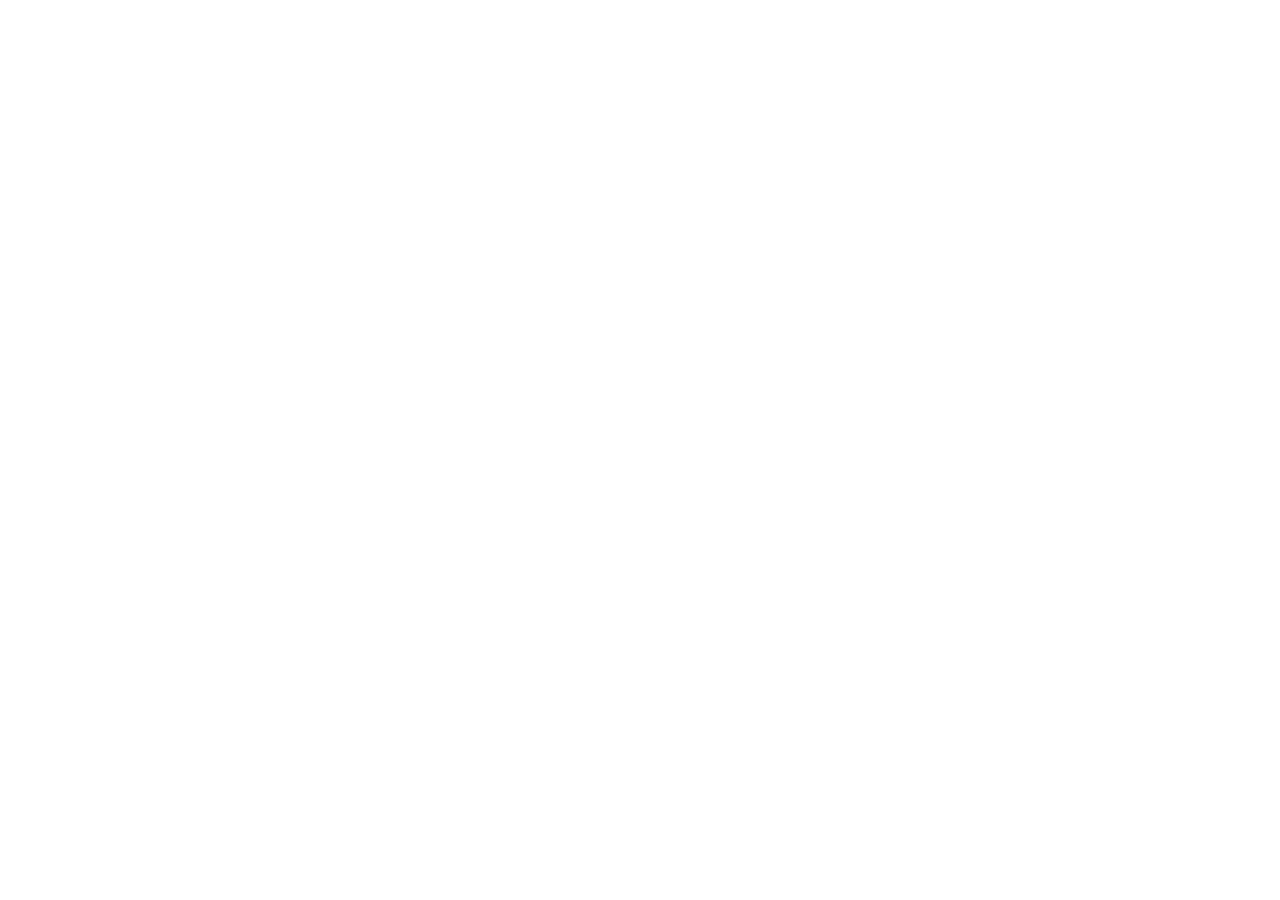
==== index.html @ 7208619b "Add first GLOBECOM 2026 publication Co-authored-by: Copilot <223556219+Copilot@users.noreply.github." ====
<!doctype html>
<html lang="en">
  <head>
    <meta charset="UTF-8" />
    <link rel="icon" type="image/png" href="./assets/Logo.png" />
    <meta name="viewport" content="width=device-width, initial-scale=1.0" />
    <meta name="description" content="Sai Harsha Nimmagadda - Electrical/ASIC/ML Engineer. Portfolio featuring ASIC design, DFT, machine learning hardware projects, resume, and contact information." />
    <meta name="robots" content="index, follow" />
    <link rel="canonical" href="https://harsha-nimmagadda-eng.github.io/Harsha-Nimmagadda.github.io/" />

    <meta property="og:type" content="website" />
    <meta property="og:title" content="Sai Harsha Nimmagadda | Portfolio" />
    <meta property="og:description" content="Electrical/ASIC/ML Engineer portfolio with ASIC design, DFT, and hardware ML projects." />
    <meta property="og:url" content="https://harsha-nimmagadda-eng.github.io/Harsha-Nimmagadda.github.io/" />
    <meta property="og:image" content="https://harsha-nimmagadda-eng.github.io/Harsha-Nimmagadda.github.io/assets/Logo.png" />

    <meta name="twitter:card" content="summary_large_image" />
    <meta name="twitter:title" content="Sai Harsha Nimmagadda | Portfolio" />
    <meta name="twitter:description" content="Electrical/ASIC/ML Engineer portfolio with ASIC design, DFT, and hardware ML projects." />
    <meta name="twitter:image" content="https://harsha-nimmagadda-eng.github.io/Harsha-Nimmagadda.github.io/assets/Logo.png" />

    <title>Sai Harsha Nimmagadda | Portfolio</title>
    <script type="application/ld+json">
      {
        "@context": "https://schema.org",
        "@type": "Person",
        "name": "Sai Harsha Nimmagadda",
        "url": "https://harsha-nimmagadda-eng.github.io/Harsha-Nimmagadda.github.io/",
        "jobTitle": "Electrical / ASIC / ML Engineer",
        "sameAs": [
          "https://github.com/Harsha-Nimmagadda-eng"
        ]
      }
    </script>
    <script src="./assets/pages-path-fix.js?v=20261012"></script>
    <script src="./assets/hero-data.js?v=20260608"></script>
    <script src="./assets/projects-data.js?v=20261012"></script>
    <script src="./assets/profile-data.js?v=20261012"></script>
    <script type="module" crossorigin src="./assets/index-ChR-12YH.js?v=20260608"></script>
    <script defer src="./assets/profile-enhancer.js?v=20260608"></script>
    <link rel="stylesheet" crossorigin href="./assets/index-RSKDDtSm.css?v=20260608">
  </head>
  <body>
    <div id="root"></div>
  </body>
</html>
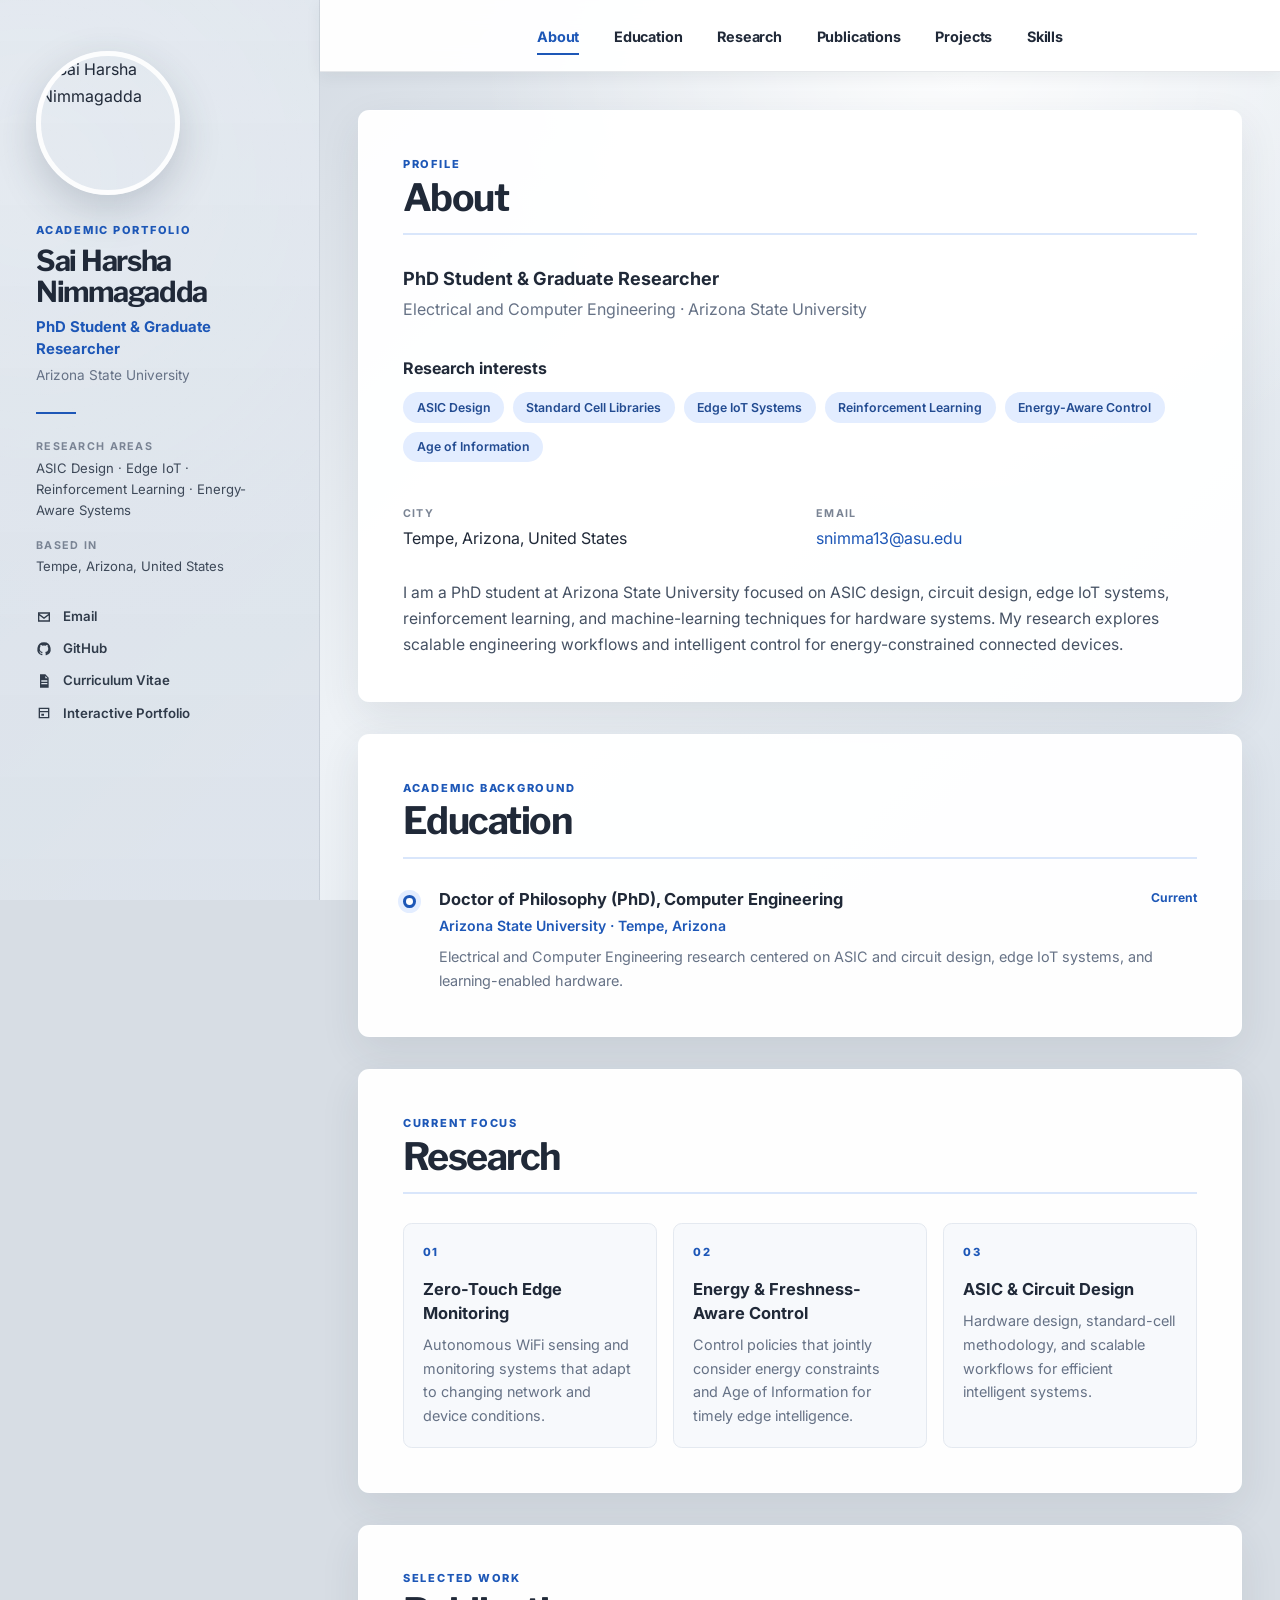
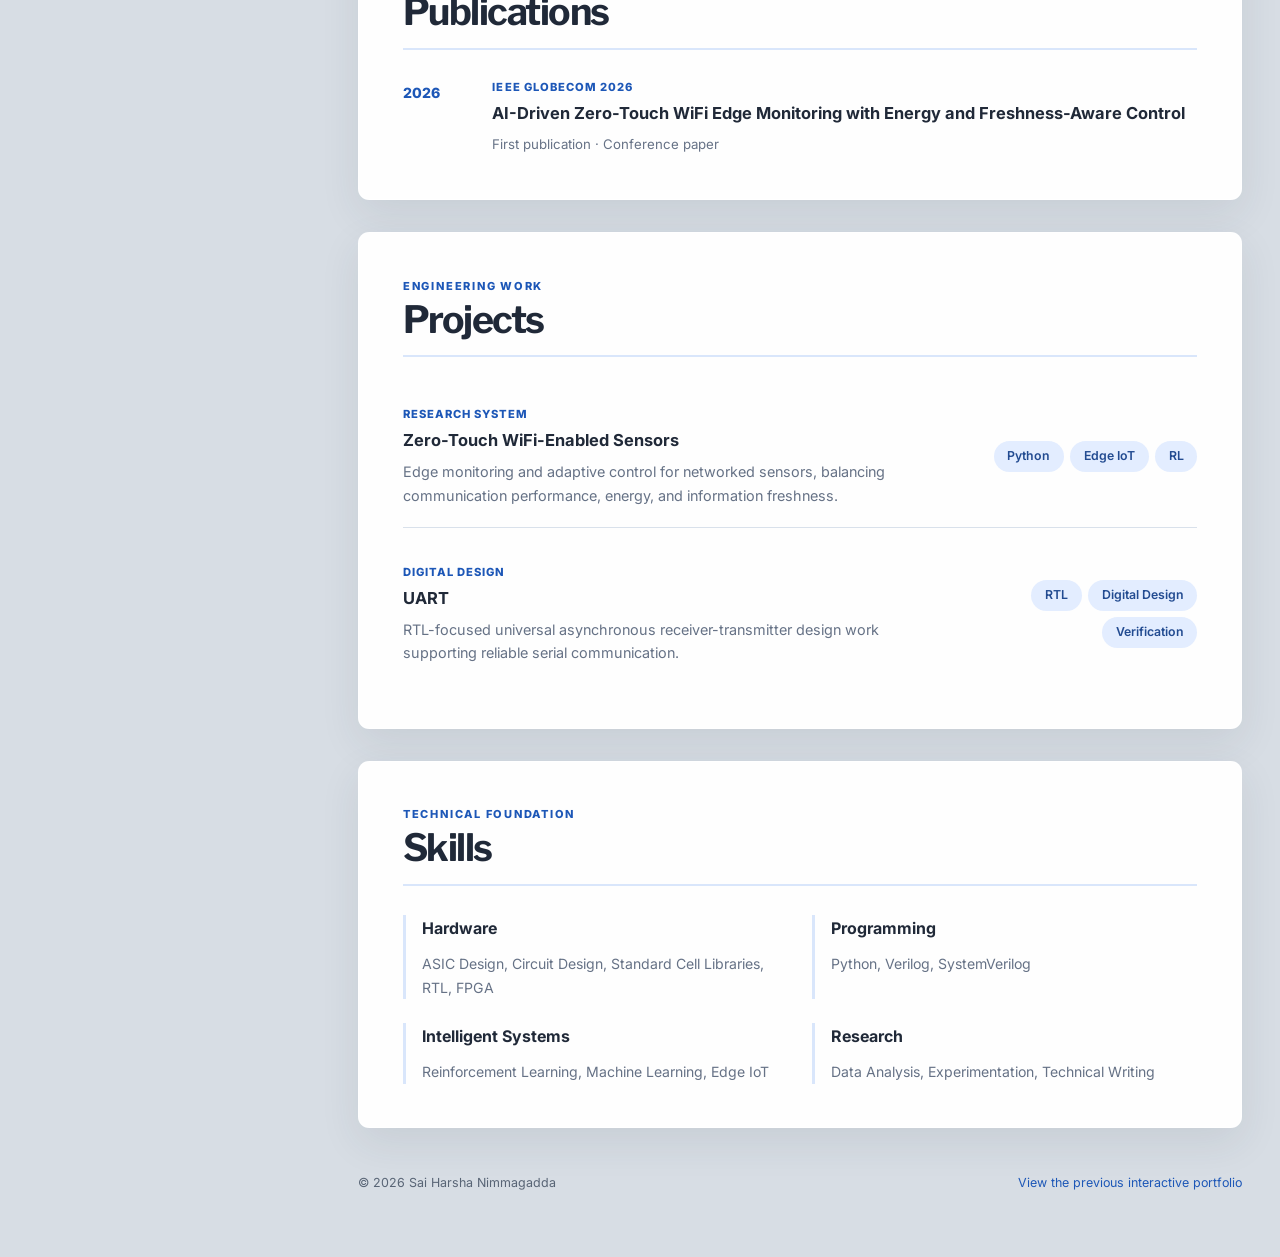
==== commit 384c0070: "Launch academic portfolio and preserve legacy site Co-authored-by: Copilot <223556219+Copilot@users." ====
--- a/index.html
+++ b/index.html
@@ -2,45 +2,75 @@
 <html lang="en">
   <head>
     <meta charset="UTF-8" />
+    <meta name="viewport" content="width=device-width, initial-scale=1.0" />
+    <meta name="description" content="Sai Harsha Nimmagadda — PhD student and graduate researcher at Arizona State University working on ASIC design, edge IoT systems, and reinforcement learning." />
+    <meta name="theme-color" content="#eef2f6" />
+    <link rel="canonical" href="https://harsha-nimmagadda-eng.github.io/Harsha-Nimmagadda.github.io/" />
     <link rel="icon" type="image/png" href="./assets/Logo.png" />
-    <meta name="viewport" content="width=device-width, initial-scale=1.0" />
-    <meta name="description" content="Sai Harsha Nimmagadda - Electrical/ASIC/ML Engineer. Portfolio featuring ASIC design, DFT, machine learning hardware projects, resume, and contact information." />
-    <meta name="robots" content="index, follow" />
-    <link rel="canonical" href="https://harsha-nimmagadda-eng.github.io/Harsha-Nimmagadda.github.io/" />
-
-    <meta property="og:type" content="website" />
-    <meta property="og:title" content="Sai Harsha Nimmagadda | Portfolio" />
-    <meta property="og:description" content="Electrical/ASIC/ML Engineer portfolio with ASIC design, DFT, and hardware ML projects." />
-    <meta property="og:url" content="https://harsha-nimmagadda-eng.github.io/Harsha-Nimmagadda.github.io/" />
-    <meta property="og:image" content="https://harsha-nimmagadda-eng.github.io/Harsha-Nimmagadda.github.io/assets/Logo.png" />
-
-    <meta name="twitter:card" content="summary_large_image" />
-    <meta name="twitter:title" content="Sai Harsha Nimmagadda | Portfolio" />
-    <meta name="twitter:description" content="Electrical/ASIC/ML Engineer portfolio with ASIC design, DFT, and hardware ML projects." />
-    <meta name="twitter:image" content="https://harsha-nimmagadda-eng.github.io/Harsha-Nimmagadda.github.io/assets/Logo.png" />
-
-    <title>Sai Harsha Nimmagadda | Portfolio</title>
-    <script type="application/ld+json">
-      {
-        "@context": "https://schema.org",
-        "@type": "Person",
-        "name": "Sai Harsha Nimmagadda",
-        "url": "https://harsha-nimmagadda-eng.github.io/Harsha-Nimmagadda.github.io/",
-        "jobTitle": "Electrical / ASIC / ML Engineer",
-        "sameAs": [
-          "https://github.com/Harsha-Nimmagadda-eng"
-        ]
-      }
-    </script>
-    <script src="./assets/pages-path-fix.js?v=20261012"></script>
-    <script src="./assets/hero-data.js?v=20260608"></script>
-    <script src="./assets/projects-data.js?v=20261012"></script>
-    <script src="./assets/profile-data.js?v=20261012"></script>
-    <script type="module" crossorigin src="./assets/index-ChR-12YH.js?v=20260608"></script>
-    <script defer src="./assets/profile-enhancer.js?v=20260608"></script>
-    <link rel="stylesheet" crossorigin href="./assets/index-RSKDDtSm.css?v=20260608">
+    <link rel="preconnect" href="https://fonts.googleapis.com" />
+    <link rel="preconnect" href="https://fonts.gstatic.com" crossorigin />
+    <link href="https://fonts.googleapis.com/css2?family=Inter:wght@400;500;600;700;800&family=Libre+Franklin:wght@600;700&display=swap" rel="stylesheet" />
+    <link rel="stylesheet" href="./assets/portfolio.css?v=20261012" />
+    <title>Sai Harsha Nimmagadda | Academic Portfolio</title>
   </head>
   <body>
-    <div id="root"></div>
+    <a class="skip-link" href="#about">Skip to content</a>
+    <header class="topbar">
+      <nav class="topnav" aria-label="Page sections">
+        <a href="#about">About</a><a href="#education">Education</a><a href="#research">Research</a><a href="#publications">Publications</a><a href="#projects">Projects</a><a href="#skills">Skills</a>
+      </nav>
+    </header>
+    <aside class="profile-sidebar" aria-label="Profile">
+      <div class="profile-inner">
+        <img class="profile-photo" src="./Harsha_photo.JPG" alt="Sai Harsha Nimmagadda" width="144" height="144" />
+        <p class="eyebrow">Academic Portfolio</p>
+        <h1>Sai Harsha<br />Nimmagadda</h1>
+        <p class="profile-role">PhD Student &amp; Graduate Researcher</p>
+        <p class="profile-affiliation">Arizona State University</p>
+        <div class="profile-rule"></div>
+        <p class="sidebar-label">Research areas</p>
+        <p class="sidebar-copy">ASIC Design · Edge IoT · Reinforcement Learning · Energy-Aware Systems</p>
+        <p class="sidebar-label">Based in</p>
+        <p class="sidebar-copy">Tempe, Arizona, United States</p>
+        <div class="profile-links">
+          <a href="mailto:snimma13@asu.edu"><svg aria-hidden="true" viewBox="0 0 24 24"><path d="M3 5h18v14H3V5Zm2 2v.3l7 5.1 7-5.1V7H5Zm14 10V9.8l-7 5.1-7-5.1V17h14Z" /></svg>Email</a>
+          <a href="https://github.com/Harsha-Nimmagadda-eng" target="_blank" rel="noreferrer"><svg aria-hidden="true" viewBox="0 0 24 24"><path d="M12 2a10 10 0 0 0-3.16 19.49c.5.09.68-.22.68-.48v-1.88c-2.78.6-3.37-1.18-3.37-1.18-.45-1.16-1.11-1.47-1.11-1.47-.91-.62.07-.61.07-.61 1 .07 1.53 1.03 1.53 1.03.9 1.53 2.35 1.09 2.92.83.09-.65.35-1.09.64-1.34-2.22-.25-4.56-1.11-4.56-4.94 0-1.09.39-1.98 1.03-2.68-.1-.25-.45-1.27.1-2.64 0 0 .84-.27 2.75 1.02A9.58 9.58 0 0 1 12 6.82a9.6 9.6 0 0 1 2.5.34c1.91-1.3 2.75-1.02 2.75-1.02.55 1.37.2 2.39.1 2.64.64.7 1.03 1.59 1.03 2.68 0 3.84-2.34 4.68-4.57 4.93.36.31.68.92.68 1.86V21c0 .27.18.58.69.48A10 10 0 0 0 12 2Z" /></svg>GitHub</a>
+          <a href="./assets/Harsha_PhD_EE_ASU.pdf" target="_blank"><svg aria-hidden="true" viewBox="0 0 24 24"><path d="M6 2h8l5 5v15H6V2Zm8 2.5V8h3.5L14 4.5ZM8 11v2h9v-2H8Zm0 4v2h9v-2H8Z" /></svg>Curriculum Vitae</a>
+          <a href="./legacy/"><svg aria-hidden="true" viewBox="0 0 24 24"><path d="M4 4h16v16H4V4Zm2 2v3h12V6H6Zm0 5v7h12v-7H6Zm2 2h4v3H8v-3Z" /></svg>Interactive Portfolio</a>
+        </div>
+      </div>
+    </aside>
+    <main>
+      <section id="about" class="content-card intro-card">
+        <div class="section-heading"><p class="section-kicker">Profile</p><h2>About</h2></div>
+        <p class="lead">PhD Student &amp; Graduate Researcher</p>
+        <p class="sublead">Electrical and Computer Engineering · Arizona State University</p>
+        <div class="interest-block"><h3>Research interests</h3><div class="tags"><span>ASIC Design</span><span>Standard Cell Libraries</span><span>Edge IoT Systems</span><span>Reinforcement Learning</span><span>Energy-Aware Control</span><span>Age of Information</span></div></div>
+        <div class="about-grid"><div><span class="meta-label">City</span><p>Tempe, Arizona, United States</p></div><div><span class="meta-label">Email</span><p><a href="mailto:snimma13@asu.edu">snimma13@asu.edu</a></p></div></div>
+        <p class="body-copy">I am a PhD student at Arizona State University focused on ASIC design, circuit design, edge IoT systems, reinforcement learning, and machine-learning techniques for hardware systems. My research explores scalable engineering workflows and intelligent control for energy-constrained connected devices.</p>
+      </section>
+      <section id="education" class="content-card">
+        <div class="section-heading"><p class="section-kicker">Academic background</p><h2>Education</h2></div>
+        <article class="timeline-item"><div class="timeline-mark" aria-hidden="true"></div><div><div class="item-topline"><h3>Doctor of Philosophy (PhD), Computer Engineering</h3><span>Current</span></div><p class="item-org">Arizona State University · Tempe, Arizona</p><p>Electrical and Computer Engineering research centered on ASIC and circuit design, edge IoT systems, and learning-enabled hardware.</p></div></article>
+      </section>
+      <section id="research" class="content-card">
+        <div class="section-heading"><p class="section-kicker">Current focus</p><h2>Research</h2></div>
+        <div class="research-grid"><article><span class="card-number">01</span><h3>Zero-Touch Edge Monitoring</h3><p>Autonomous WiFi sensing and monitoring systems that adapt to changing network and device conditions.</p></article><article><span class="card-number">02</span><h3>Energy &amp; Freshness-Aware Control</h3><p>Control policies that jointly consider energy constraints and Age of Information for timely edge intelligence.</p></article><article><span class="card-number">03</span><h3>ASIC &amp; Circuit Design</h3><p>Hardware design, standard-cell methodology, and scalable workflows for efficient intelligent systems.</p></article></div>
+      </section>
+      <section id="publications" class="content-card">
+        <div class="section-heading"><p class="section-kicker">Selected work</p><h2>Publications</h2></div>
+        <article class="publication"><div class="publication-year">2026</div><div><span class="venue">IEEE GLOBECOM 2026</span><h3>AI-Driven Zero-Touch WiFi Edge Monitoring with Energy and Freshness-Aware Control</h3><p class="publication-note">First publication · Conference paper</p></div></article>
+      </section>
+      <section id="projects" class="content-card">
+        <div class="section-heading"><p class="section-kicker">Engineering work</p><h2>Projects</h2></div>
+        <div class="project-list"><article><div><span class="project-type">Research system</span><h3>Zero-Touch WiFi-Enabled Sensors</h3><p>Edge monitoring and adaptive control for networked sensors, balancing communication performance, energy, and information freshness.</p></div><div class="project-tags"><span>Python</span><span>Edge IoT</span><span>RL</span></div></article><article><div><span class="project-type">Digital design</span><h3>UART</h3><p>RTL-focused universal asynchronous receiver-transmitter design work supporting reliable serial communication.</p></div><div class="project-tags"><span>RTL</span><span>Digital Design</span><span>Verification</span></div></article></div>
+      </section>
+      <section id="skills" class="content-card">
+        <div class="section-heading"><p class="section-kicker">Technical foundation</p><h2>Skills</h2></div>
+        <div class="skills-grid"><div><h3>Hardware</h3><p>ASIC Design, Circuit Design, Standard Cell Libraries, RTL, FPGA</p></div><div><h3>Programming</h3><p>Python, Verilog, SystemVerilog</p></div><div><h3>Intelligent Systems</h3><p>Reinforcement Learning, Machine Learning, Edge IoT</p></div><div><h3>Research</h3><p>Data Analysis, Experimentation, Technical Writing</p></div></div>
+      </section>
+      <footer><p>© <span id="year"></span> Sai Harsha Nimmagadda</p><p><a href="./legacy/">View the previous interactive portfolio</a></p></footer>
+    </main>
+    <script src="./assets/portfolio.js?v=20261012"></script>
   </body>
 </html>
--- a/assets/portfolio.css
+++ b/assets/portfolio.css
@@ -0,0 +1 @@
+:root{--page:#d7dde4;--page-deep:#c9d1db;--ink:#202938;--muted:#667286;--blue:#1d57b7;--blue-soft:#e3edff;--line:#d9e1eb;--card:rgba(255,255,255,.96);--sidebar-width:320px;--nav-height:72px;font-family:"Inter",sans-serif;color:var(--ink);background:var(--page);scroll-behavior:smooth}*{box-sizing:border-box}body{margin:0;min-width:320px;background:radial-gradient(circle at 75% 5%,rgba(255,255,255,.82),transparent 30rem),linear-gradient(135deg,var(--page-deep),#eef2f6 48%,#dbe2ea);background-attachment:fixed;line-height:1.65}a{color:var(--blue);text-decoration:none}a:hover{text-decoration:underline;text-underline-offset:.2em}.skip-link{position:fixed;z-index:100;left:1rem;top:-5rem;padding:.65rem 1rem;background:var(--ink);color:#fff;border-radius:.5rem}.skip-link:focus{top:1rem}.topbar{position:fixed;z-index:20;top:0;right:0;left:var(--sidebar-width);height:var(--nav-height);display:flex;align-items:center;justify-content:center;background:rgba(255,255,255,.96);border-bottom:1px solid rgba(55,71,91,.12);box-shadow:0 .25rem 1rem rgba(30,43,59,.06);backdrop-filter:blur(12px)}.topnav{display:flex;align-items:center;justify-content:center;gap:clamp(1rem,2.7vw,2.8rem);width:100%;padding:0 2rem}.topnav a{position:relative;padding:1.45rem 0 1.25rem;color:var(--ink);font-size:.9rem;font-weight:700;letter-spacing:-.01em;white-space:nowrap}.topnav a::after{position:absolute;right:0;bottom:.9rem;left:0;height:2px;content:"";background:var(--blue);transform:scaleX(0);transition:transform 180ms ease}.topnav a:hover,.topnav a.active{color:var(--blue);text-decoration:none}.topnav a.active::after,.topnav a:hover::after{transform:scaleX(1)}.profile-sidebar{position:fixed;z-index:10;inset:0 auto 0 0;width:var(--sidebar-width);overflow-y:auto;background:linear-gradient(rgba(226,232,239,.88),rgba(219,226,234,.92)),radial-gradient(circle at 10% 20%,#fff,transparent 28rem);border-right:1px solid rgba(55,71,91,.12)}.profile-inner{min-height:100%;padding:3.2rem 2.25rem 2rem}.profile-photo{display:block;width:9rem;height:9rem;margin-bottom:1.6rem;object-fit:cover;object-position:center 18%;border:5px solid rgba(255,255,255,.9);border-radius:50%;box-shadow:0 .9rem 2.5rem rgba(50,65,84,.22)}.eyebrow,.section-kicker{margin:0;color:var(--blue);font-size:.69rem;font-weight:800;letter-spacing:.16em;text-transform:uppercase}.profile-sidebar h1{margin:.35rem 0 .65rem;font-family:"Libre Franklin",sans-serif;font-size:clamp(1.65rem,2.25vw,2.2rem);line-height:1.08;letter-spacing:-.045em}.profile-role{margin:0;color:var(--blue);font-size:.93rem;font-weight:700;line-height:1.45}.profile-affiliation{margin:.25rem 0 0;color:var(--muted);font-size:.85rem}.profile-rule{width:2.5rem;height:2px;margin:1.55rem 0;background:var(--blue)}.sidebar-label,.meta-label{display:block;margin:1rem 0 .1rem;color:#7a8494;font-size:.67rem;font-weight:700;letter-spacing:.12em;text-transform:uppercase}.sidebar-copy{margin:0;color:#3d4858;font-size:.82rem;line-height:1.6}.profile-links{display:grid;gap:.65rem;margin-top:1.8rem}.profile-links a{display:flex;align-items:center;gap:.7rem;color:#303b4a;font-size:.83rem;font-weight:600}.profile-links svg{width:1rem;height:1rem;fill:currentColor}main{width:min(1120px,calc(100% - var(--sidebar-width)));margin-left:var(--sidebar-width);padding:calc(var(--nav-height) + 2.4rem) clamp(1.4rem,3vw,3.5rem) 3rem}.content-card{margin:0 auto 2rem;padding:clamp(1.5rem,3.4vw,3rem);background:var(--card);border:1px solid rgba(255,255,255,.7);border-radius:.7rem;box-shadow:0 .9rem 2.5rem rgba(43,55,72,.09);scroll-margin-top:calc(var(--nav-height) + 1.5rem)}.section-heading{margin-bottom:1.8rem;padding-bottom:.85rem;border-bottom:2px solid #d9e6fb}.section-heading h2{margin:.1rem 0 0;font-family:"Libre Franklin",sans-serif;font-size:clamp(1.7rem,3vw,2.35rem);line-height:1.2;letter-spacing:-.04em}.lead{margin:0;font-size:1.13rem;font-weight:700}.sublead{margin:.15rem 0 0;color:var(--muted)}.interest-block{margin:2rem 0 1.7rem}.interest-block h3,.skills-grid h3{margin:0 0 .7rem;font-size:1rem}.tags{display:flex;flex-wrap:wrap;gap:.55rem}.tags span,.project-tags span{padding:.32rem .85rem;color:#224b91;background:var(--blue-soft);border-radius:999px;font-size:.77rem;font-weight:600}.about-grid{display:grid;grid-template-columns:repeat(2,minmax(0,1fr));gap:1rem 2rem;margin:1.65rem 0}.about-grid p{margin:.1rem 0 0}.body-copy{max-width:58rem;margin:1.8rem 0 0;color:#455163;font-size:.98rem}.timeline-item{position:relative;display:grid;grid-template-columns:1.25rem 1fr;gap:1rem}.timeline-mark{width:.8rem;height:.8rem;margin-top:.45rem;background:#fff;border:3px solid var(--blue);border-radius:50%;box-shadow:0 0 0 5px var(--blue-soft)}.item-topline{display:flex;align-items:flex-start;justify-content:space-between;gap:1rem}.item-topline h3,.publication h3,.project-list h3,.research-grid h3{margin:0;font-size:1.03rem;line-height:1.45}.item-topline span{color:var(--blue);font-size:.76rem;font-weight:700}.item-org{margin:.15rem 0 .5rem;color:var(--blue);font-size:.88rem;font-weight:600}.timeline-item p:last-child,.research-grid p,.project-list p{margin:.45rem 0 0;color:var(--muted);font-size:.9rem}.research-grid{display:grid;grid-template-columns:repeat(3,minmax(0,1fr));gap:1rem}.research-grid article{padding:1.2rem;background:#f7f9fc;border:1px solid #e4e9f0;border-radius:.55rem}.card-number{display:block;margin-bottom:1rem;color:var(--blue);font-size:.7rem;font-weight:800;letter-spacing:.12em}.publication{display:grid;grid-template-columns:4.2rem 1fr;gap:1.4rem;align-items:start}.publication-year{padding-top:.15rem;color:var(--blue);font-size:.88rem;font-weight:800}.venue,.project-type{display:block;margin-bottom:.32rem;color:var(--blue);font-size:.7rem;font-weight:800;letter-spacing:.09em;text-transform:uppercase}.publication-note{margin:.5rem 0 0;color:var(--muted);font-size:.83rem}.project-list{display:grid;gap:1rem}.project-list article{display:grid;grid-template-columns:1fr auto;gap:1.5rem;align-items:center;padding:1.2rem 0;border-bottom:1px solid var(--line)}.project-list article:last-child{border-bottom:0}.project-tags{display:flex;flex-wrap:wrap;justify-content:flex-end;gap:.4rem;max-width:15rem}.skills-grid{display:grid;grid-template-columns:repeat(2,minmax(0,1fr));gap:1.5rem}.skills-grid div{padding-left:1rem;border-left:3px solid #d9e6fb}.skills-grid p{margin:0;color:var(--muted);font-size:.88rem}footer{display:flex;justify-content:space-between;gap:1rem;max-width:70rem;margin:0 auto;padding:.8rem 0 1rem;color:#586475;font-size:.78rem}footer p{margin:0}@media(max-width:980px){:root{--sidebar-width:255px}.profile-inner{padding-right:1.5rem;padding-left:1.5rem}.research-grid{grid-template-columns:1fr}.topnav{justify-content:flex-start;gap:1.4rem;overflow-x:auto}}@media(max-width:760px){:root{--nav-height:64px}.topbar{left:0}.topnav{padding:0 1rem}.topnav a{padding-top:1.2rem;padding-bottom:1rem;font-size:.8rem}.profile-sidebar{position:relative;width:100%;min-height:auto;margin-top:var(--nav-height);overflow:visible}.profile-inner{display:grid;grid-template-columns:6.5rem 1fr;column-gap:1.25rem;padding:2rem 1.25rem}.profile-photo{grid-row:1/span 5;width:6.5rem;height:6.5rem;margin:0}.eyebrow,.profile-sidebar h1,.profile-role,.profile-affiliation{grid-column:2}.profile-sidebar h1{margin-top:.15rem;font-size:1.7rem}.profile-rule,.sidebar-label,.sidebar-copy{display:none}.profile-links{grid-column:1/-1;grid-template-columns:repeat(2,minmax(0,1fr));margin-top:1.5rem}main{width:100%;margin-left:0;padding:1.25rem}.content-card{scroll-margin-top:calc(var(--nav-height) + .75rem)}.research-grid,.skills-grid{grid-template-columns:1fr}.project-list article{grid-template-columns:1fr;gap:.8rem}.project-tags{justify-content:flex-start;max-width:none}}@media(max-width:520px){.profile-inner{grid-template-columns:5rem 1fr}.profile-photo{width:5rem;height:5rem}.profile-sidebar h1{font-size:1.4rem}.profile-role{font-size:.82rem}.profile-affiliation{font-size:.76rem}.profile-links{grid-template-columns:1fr}.about-grid{grid-template-columns:1fr}.publication{grid-template-columns:1fr;gap:.25rem}.item-topline{display:block}footer{display:grid}}@media(prefers-reduced-motion:reduce){:root{scroll-behavior:auto}*,*::before,*::after{transition-duration:.01ms!important}}
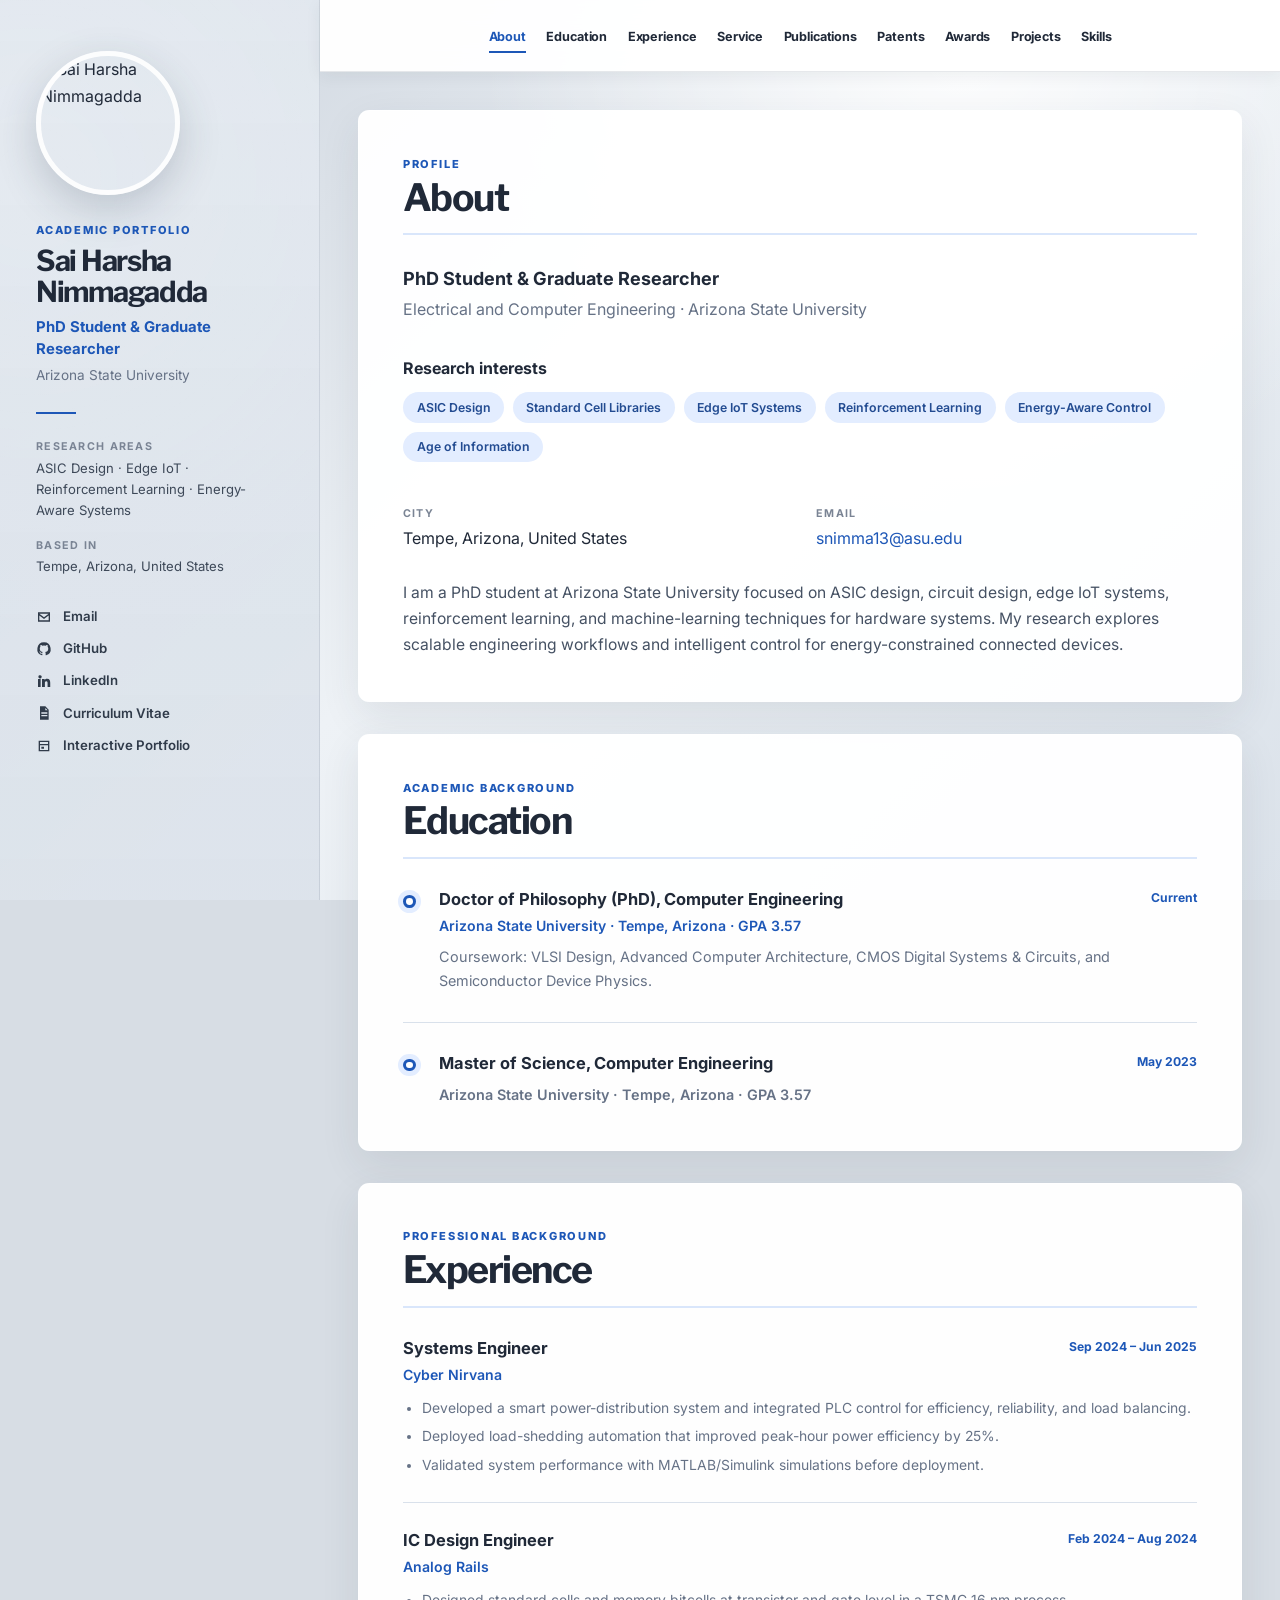
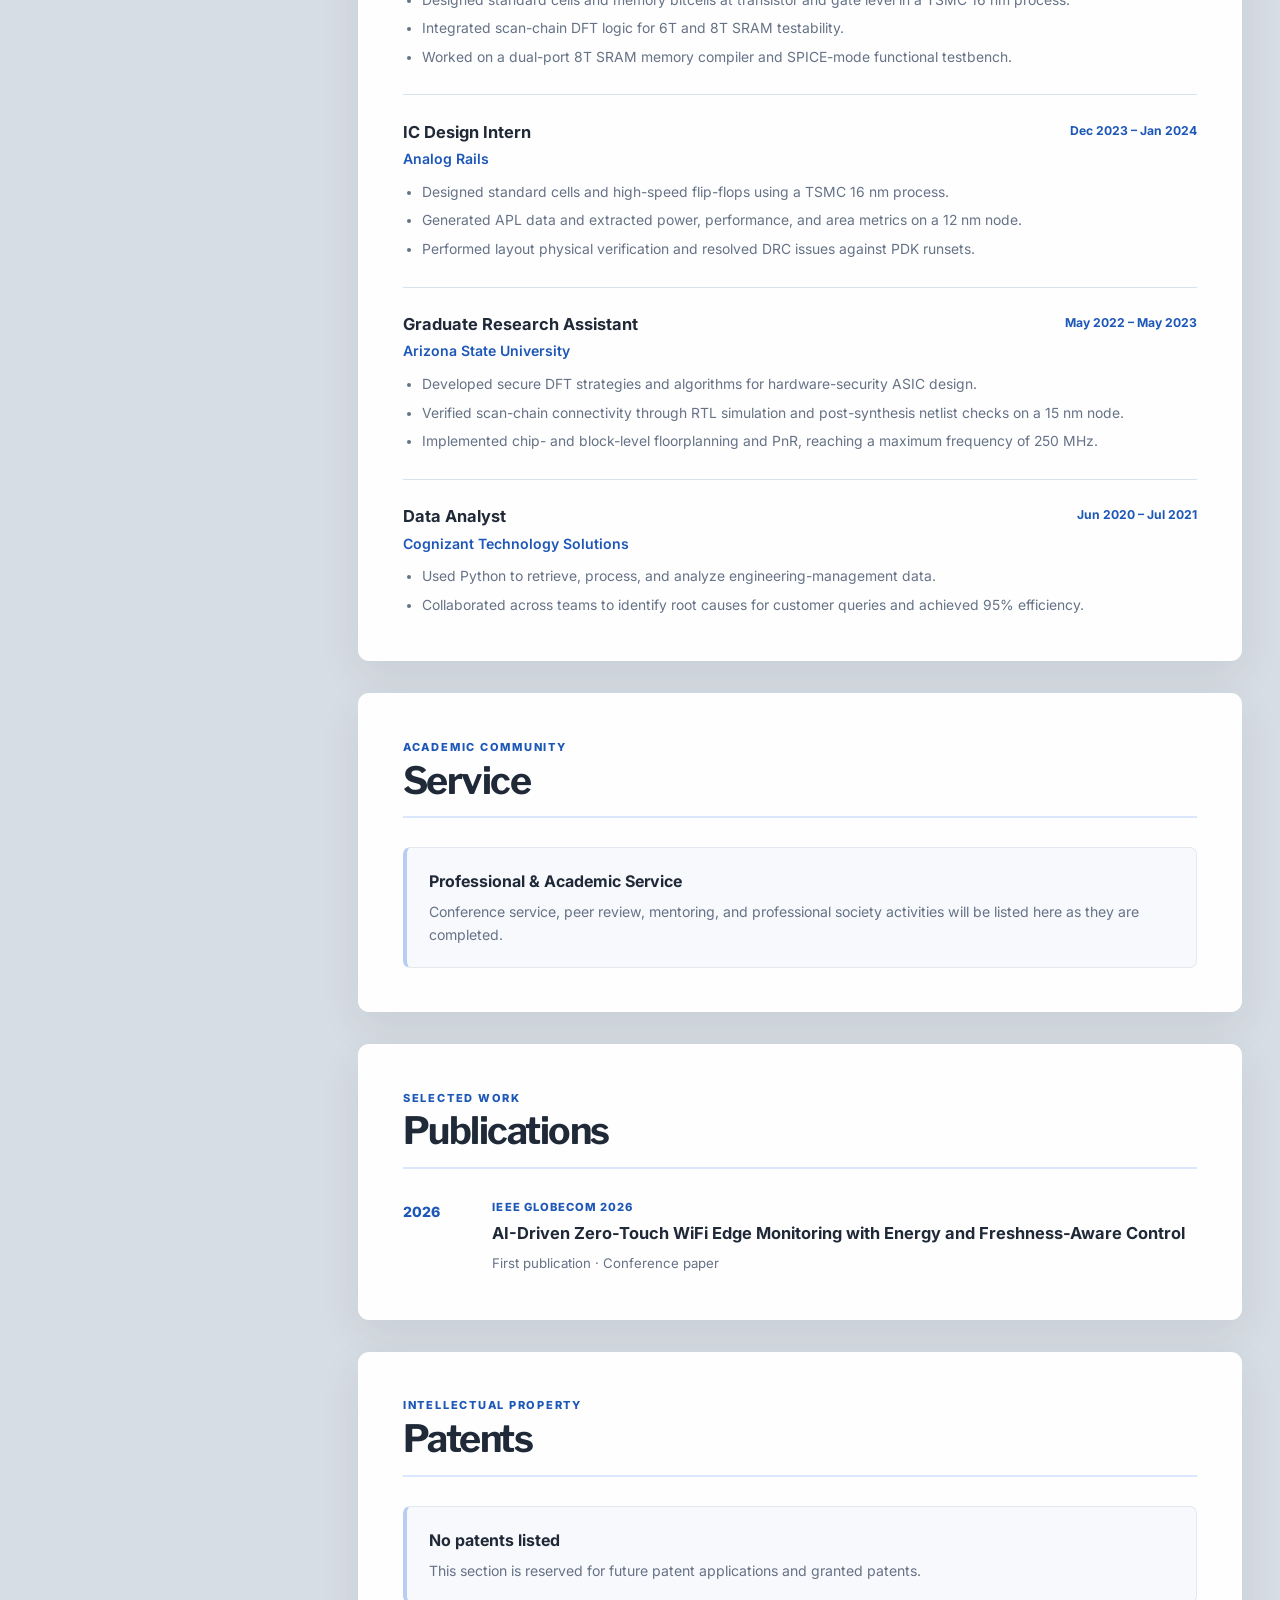
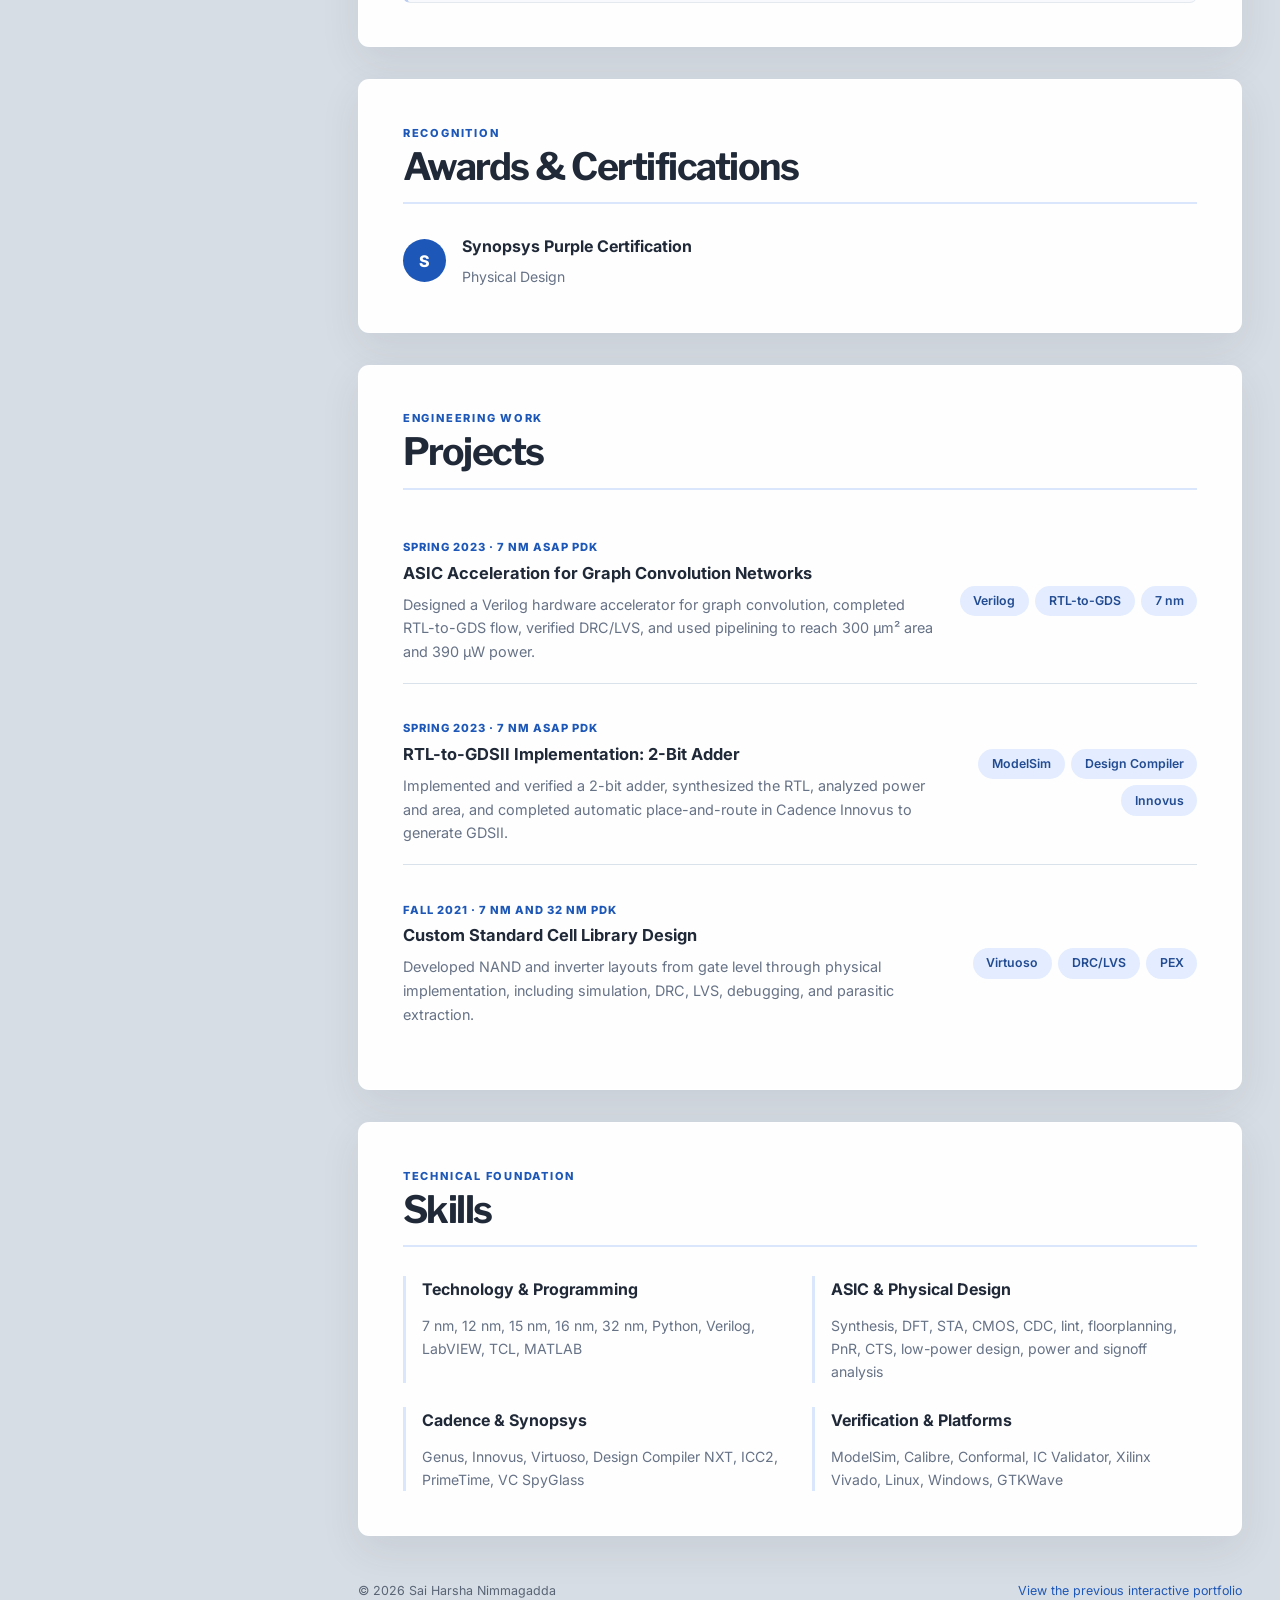
==== commit 2ef35bdd: "Expand academic portfolio with complete CV Add verified education, professional experience, service," ====
--- a/index.html
+++ b/index.html
@@ -1,76 +1 @@
-<!doctype html>
-<html lang="en">
-  <head>
-    <meta charset="UTF-8" />
-    <meta name="viewport" content="width=device-width, initial-scale=1.0" />
-    <meta name="description" content="Sai Harsha Nimmagadda — PhD student and graduate researcher at Arizona State University working on ASIC design, edge IoT systems, and reinforcement learning." />
-    <meta name="theme-color" content="#eef2f6" />
-    <link rel="canonical" href="https://harsha-nimmagadda-eng.github.io/Harsha-Nimmagadda.github.io/" />
-    <link rel="icon" type="image/png" href="./assets/Logo.png" />
-    <link rel="preconnect" href="https://fonts.googleapis.com" />
-    <link rel="preconnect" href="https://fonts.gstatic.com" crossorigin />
-    <link href="https://fonts.googleapis.com/css2?family=Inter:wght@400;500;600;700;800&family=Libre+Franklin:wght@600;700&display=swap" rel="stylesheet" />
-    <link rel="stylesheet" href="./assets/portfolio.css?v=20261012" />
-    <title>Sai Harsha Nimmagadda | Academic Portfolio</title>
-  </head>
-  <body>
-    <a class="skip-link" href="#about">Skip to content</a>
-    <header class="topbar">
-      <nav class="topnav" aria-label="Page sections">
-        <a href="#about">About</a><a href="#education">Education</a><a href="#research">Research</a><a href="#publications">Publications</a><a href="#projects">Projects</a><a href="#skills">Skills</a>
-      </nav>
-    </header>
-    <aside class="profile-sidebar" aria-label="Profile">
-      <div class="profile-inner">
-        <img class="profile-photo" src="./Harsha_photo.JPG" alt="Sai Harsha Nimmagadda" width="144" height="144" />
-        <p class="eyebrow">Academic Portfolio</p>
-        <h1>Sai Harsha<br />Nimmagadda</h1>
-        <p class="profile-role">PhD Student &amp; Graduate Researcher</p>
-        <p class="profile-affiliation">Arizona State University</p>
-        <div class="profile-rule"></div>
-        <p class="sidebar-label">Research areas</p>
-        <p class="sidebar-copy">ASIC Design · Edge IoT · Reinforcement Learning · Energy-Aware Systems</p>
-        <p class="sidebar-label">Based in</p>
-        <p class="sidebar-copy">Tempe, Arizona, United States</p>
-        <div class="profile-links">
-          <a href="mailto:snimma13@asu.edu"><svg aria-hidden="true" viewBox="0 0 24 24"><path d="M3 5h18v14H3V5Zm2 2v.3l7 5.1 7-5.1V7H5Zm14 10V9.8l-7 5.1-7-5.1V17h14Z" /></svg>Email</a>
-          <a href="https://github.com/Harsha-Nimmagadda-eng" target="_blank" rel="noreferrer"><svg aria-hidden="true" viewBox="0 0 24 24"><path d="M12 2a10 10 0 0 0-3.16 19.49c.5.09.68-.22.68-.48v-1.88c-2.78.6-3.37-1.18-3.37-1.18-.45-1.16-1.11-1.47-1.11-1.47-.91-.62.07-.61.07-.61 1 .07 1.53 1.03 1.53 1.03.9 1.53 2.35 1.09 2.92.83.09-.65.35-1.09.64-1.34-2.22-.25-4.56-1.11-4.56-4.94 0-1.09.39-1.98 1.03-2.68-.1-.25-.45-1.27.1-2.64 0 0 .84-.27 2.75 1.02A9.58 9.58 0 0 1 12 6.82a9.6 9.6 0 0 1 2.5.34c1.91-1.3 2.75-1.02 2.75-1.02.55 1.37.2 2.39.1 2.64.64.7 1.03 1.59 1.03 2.68 0 3.84-2.34 4.68-4.57 4.93.36.31.68.92.68 1.86V21c0 .27.18.58.69.48A10 10 0 0 0 12 2Z" /></svg>GitHub</a>
-          <a href="./assets/Harsha_PhD_EE_ASU.pdf" target="_blank"><svg aria-hidden="true" viewBox="0 0 24 24"><path d="M6 2h8l5 5v15H6V2Zm8 2.5V8h3.5L14 4.5ZM8 11v2h9v-2H8Zm0 4v2h9v-2H8Z" /></svg>Curriculum Vitae</a>
-          <a href="./legacy/"><svg aria-hidden="true" viewBox="0 0 24 24"><path d="M4 4h16v16H4V4Zm2 2v3h12V6H6Zm0 5v7h12v-7H6Zm2 2h4v3H8v-3Z" /></svg>Interactive Portfolio</a>
-        </div>
-      </div>
-    </aside>
-    <main>
-      <section id="about" class="content-card intro-card">
-        <div class="section-heading"><p class="section-kicker">Profile</p><h2>About</h2></div>
-        <p class="lead">PhD Student &amp; Graduate Researcher</p>
-        <p class="sublead">Electrical and Computer Engineering · Arizona State University</p>
-        <div class="interest-block"><h3>Research interests</h3><div class="tags"><span>ASIC Design</span><span>Standard Cell Libraries</span><span>Edge IoT Systems</span><span>Reinforcement Learning</span><span>Energy-Aware Control</span><span>Age of Information</span></div></div>
-        <div class="about-grid"><div><span class="meta-label">City</span><p>Tempe, Arizona, United States</p></div><div><span class="meta-label">Email</span><p><a href="mailto:snimma13@asu.edu">snimma13@asu.edu</a></p></div></div>
-        <p class="body-copy">I am a PhD student at Arizona State University focused on ASIC design, circuit design, edge IoT systems, reinforcement learning, and machine-learning techniques for hardware systems. My research explores scalable engineering workflows and intelligent control for energy-constrained connected devices.</p>
-      </section>
-      <section id="education" class="content-card">
-        <div class="section-heading"><p class="section-kicker">Academic background</p><h2>Education</h2></div>
-        <article class="timeline-item"><div class="timeline-mark" aria-hidden="true"></div><div><div class="item-topline"><h3>Doctor of Philosophy (PhD), Computer Engineering</h3><span>Current</span></div><p class="item-org">Arizona State University · Tempe, Arizona</p><p>Electrical and Computer Engineering research centered on ASIC and circuit design, edge IoT systems, and learning-enabled hardware.</p></div></article>
-      </section>
-      <section id="research" class="content-card">
-        <div class="section-heading"><p class="section-kicker">Current focus</p><h2>Research</h2></div>
-        <div class="research-grid"><article><span class="card-number">01</span><h3>Zero-Touch Edge Monitoring</h3><p>Autonomous WiFi sensing and monitoring systems that adapt to changing network and device conditions.</p></article><article><span class="card-number">02</span><h3>Energy &amp; Freshness-Aware Control</h3><p>Control policies that jointly consider energy constraints and Age of Information for timely edge intelligence.</p></article><article><span class="card-number">03</span><h3>ASIC &amp; Circuit Design</h3><p>Hardware design, standard-cell methodology, and scalable workflows for efficient intelligent systems.</p></article></div>
-      </section>
-      <section id="publications" class="content-card">
-        <div class="section-heading"><p class="section-kicker">Selected work</p><h2>Publications</h2></div>
-        <article class="publication"><div class="publication-year">2026</div><div><span class="venue">IEEE GLOBECOM 2026</span><h3>AI-Driven Zero-Touch WiFi Edge Monitoring with Energy and Freshness-Aware Control</h3><p class="publication-note">First publication · Conference paper</p></div></article>
-      </section>
-      <section id="projects" class="content-card">
-        <div class="section-heading"><p class="section-kicker">Engineering work</p><h2>Projects</h2></div>
-        <div class="project-list"><article><div><span class="project-type">Research system</span><h3>Zero-Touch WiFi-Enabled Sensors</h3><p>Edge monitoring and adaptive control for networked sensors, balancing communication performance, energy, and information freshness.</p></div><div class="project-tags"><span>Python</span><span>Edge IoT</span><span>RL</span></div></article><article><div><span class="project-type">Digital design</span><h3>UART</h3><p>RTL-focused universal asynchronous receiver-transmitter design work supporting reliable serial communication.</p></div><div class="project-tags"><span>RTL</span><span>Digital Design</span><span>Verification</span></div></article></div>
-      </section>
-      <section id="skills" class="content-card">
-        <div class="section-heading"><p class="section-kicker">Technical foundation</p><h2>Skills</h2></div>
-        <div class="skills-grid"><div><h3>Hardware</h3><p>ASIC Design, Circuit Design, Standard Cell Libraries, RTL, FPGA</p></div><div><h3>Programming</h3><p>Python, Verilog, SystemVerilog</p></div><div><h3>Intelligent Systems</h3><p>Reinforcement Learning, Machine Learning, Edge IoT</p></div><div><h3>Research</h3><p>Data Analysis, Experimentation, Technical Writing</p></div></div>
-      </section>
-      <footer><p>© <span id="year"></span> Sai Harsha Nimmagadda</p><p><a href="./legacy/">View the previous interactive portfolio</a></p></footer>
-    </main>
-    <script src="./assets/portfolio.js?v=20261012"></script>
-  </body>
-</html>
+<!doctype html><html lang="en"><head><meta charset="UTF-8" /><meta name="viewport" content="width=device-width, initial-scale=1.0" /><meta name="description" content="Sai Harsha Nimmagadda — PhD student and graduate researcher at Arizona State University working on ASIC design, edge IoT systems, and reinforcement learning." /><meta name="theme-color" content="#eef2f6" /><link rel="canonical" href="https://harsha-nimmagadda-eng.github.io/Harsha-Nimmagadda.github.io/" /><link rel="icon" type="image/png" href="./assets/Logo.png" /><link rel="preconnect" href="https://fonts.googleapis.com" /><link rel="preconnect" href="https://fonts.gstatic.com" crossorigin /><link href="https://fonts.googleapis.com/css2?family=Inter:wght@400;500;600;700;800&family=Libre+Franklin:wght@600;700&display=swap" rel="stylesheet" /><link rel="stylesheet" href="./assets/portfolio.css?v=20261012" /><title>Sai Harsha Nimmagadda | Academic Portfolio</title></head><body><a class="skip-link" href="#about">Skip to content</a><header class="topbar"><nav class="topnav" aria-label="Page sections"><a href="#about">About</a><a href="#education">Education</a><a href="#experience">Experience</a><a href="#service">Service</a><a href="#publications">Publications</a><a href="#patents">Patents</a><a href="#awards">Awards</a><a href="#projects">Projects</a><a href="#skills">Skills</a></nav></header><aside class="profile-sidebar" aria-label="Profile"><div class="profile-inner"><img class="profile-photo" src="./Harsha_photo.JPG" alt="Sai Harsha Nimmagadda" width="144" height="144" /><p class="eyebrow">Academic Portfolio</p><h1>Sai Harsha<br />Nimmagadda</h1><p class="profile-role">PhD Student &amp; Graduate Researcher</p><p class="profile-affiliation">Arizona State University</p><div class="profile-rule"></div><p class="sidebar-label">Research areas</p><p class="sidebar-copy">ASIC Design · Edge IoT · Reinforcement Learning · Energy-Aware Systems</p><p class="sidebar-label">Based in</p><p class="sidebar-copy">Tempe, Arizona, United States</p><div class="profile-links"><a href="mailto:snimma13@asu.edu"><svg aria-hidden="true" viewBox="0 0 24 24"><path d="M3 5h18v14H3V5Zm2 2v.3l7 5.1 7-5.1V7H5Zm14 10V9.8l-7 5.1-7-5.1V17h14Z" /></svg>Email</a><a href="https://github.com/Harsha-Nimmagadda-eng" target="_blank" rel="noreferrer"><svg aria-hidden="true" viewBox="0 0 24 24"><path d="M12 2a10 10 0 0 0-3.16 19.49c.5.09.68-.22.68-.48v-1.88c-2.78.6-3.37-1.18-3.37-1.18-.45-1.16-1.11-1.47-1.11-1.47-.91-.62.07-.61.07-.61 1 .07 1.53 1.03 1.53 1.03.9 1.53 2.35 1.09 2.92.83.09-.65.35-1.09.64-1.34-2.22-.25-4.56-1.11-4.56-4.94 0-1.09.39-1.98 1.03-2.68-.1-.25-.45-1.27.1-2.64 0 0 .84-.27 2.75 1.02A9.58 9.58 0 0 1 12 6.82a9.6 9.6 0 0 1 2.5.34c1.91-1.3 2.75-1.02 2.75-1.02.55 1.37.2 2.39.1 2.64.64.7 1.03 1.59 1.03 2.68 0 3.84-2.34 4.68-4.57 4.93.36.31.68.92.68 1.86V21c0 .27.18.58.69.48A10 10 0 0 0 12 2Z" /></svg>GitHub</a><a href="https://www.linkedin.com/in/harsha-nimmagadda-b3967b160" target="_blank" rel="noreferrer"><svg aria-hidden="true" viewBox="0 0 24 24"><path d="M5 3.5A2.5 2.5 0 1 1 5 8a2.5 2.5 0 0 1 0-4.5ZM3 9h4v12H3V9Zm6 0h3.8v1.65h.05c.53-1 1.82-2.05 3.75-2.05 4 0 4.75 2.64 4.75 6.07V21h-4v-5.6c0-1.34-.02-3.06-1.86-3.06-1.87 0-2.16 1.46-2.16 2.96V21H9V9Z" /></svg>LinkedIn</a><a href="./assets/Harsha_PhD_EE_ASU.pdf" target="_blank"><svg aria-hidden="true" viewBox="0 0 24 24"><path d="M6 2h8l5 5v15H6V2Zm8 2.5V8h3.5L14 4.5ZM8 11v2h9v-2H8Zm0 4v2h9v-2H8Z" /></svg>Curriculum Vitae</a><a href="./legacy/"><svg aria-hidden="true" viewBox="0 0 24 24"><path d="M4 4h16v16H4V4Zm2 2v3h12V6H6Zm0 5v7h12v-7H6Zm2 2h4v3H8v-3Z" /></svg>Interactive Portfolio</a></div></div></aside><main><section id="about" class="content-card intro-card"><div class="section-heading"><p class="section-kicker">Profile</p><h2>About</h2></div><p class="lead">PhD Student &amp; Graduate Researcher</p><p class="sublead">Electrical and Computer Engineering · Arizona State University</p><div class="interest-block"><h3>Research interests</h3><div class="tags"><span>ASIC Design</span><span>Standard Cell Libraries</span><span>Edge IoT Systems</span><span>Reinforcement Learning</span><span>Energy-Aware Control</span><span>Age of Information</span></div></div><div class="about-grid"><div><span class="meta-label">City</span><p>Tempe, Arizona, United States</p></div><div><span class="meta-label">Email</span><p><a href="mailto:snimma13@asu.edu">snimma13@asu.edu</a></p></div></div><p class="body-copy">I am a PhD student at Arizona State University focused on ASIC design, circuit design, edge IoT systems, reinforcement learning, and machine-learning techniques for hardware systems. My research explores scalable engineering workflows and intelligent control for energy-constrained connected devices.</p></section><section id="education" class="content-card"><div class="section-heading"><p class="section-kicker">Academic background</p><h2>Education</h2></div><article class="timeline-item"><div class="timeline-mark" aria-hidden="true"></div><div><div class="item-topline"><h3>Doctor of Philosophy (PhD), Computer Engineering</h3><span>Current</span></div><p class="item-org">Arizona State University · Tempe, Arizona · GPA 3.57</p><p>Coursework: VLSI Design, Advanced Computer Architecture, CMOS Digital Systems &amp; Circuits, and Semiconductor Device Physics.</p></div></article><article class="timeline-item"><div class="timeline-mark" aria-hidden="true"></div><div><div class="item-topline"><h3>Master of Science, Computer Engineering</h3><span>May 2023</span></div><p class="item-org">Arizona State University · Tempe, Arizona · GPA 3.57</p></div></article></section><section id="experience" class="content-card"><div class="section-heading"><p class="section-kicker">Professional background</p><h2>Experience</h2></div><div class="experience-list"><article class="experience-item"><div class="item-topline"><h3>Systems Engineer</h3><span>Sep 2024 – Jun 2025</span></div><p class="item-org">Cyber Nirvana</p><ul><li>Developed a smart power-distribution system and integrated PLC control for efficiency, reliability, and load balancing.</li><li>Deployed load-shedding automation that improved peak-hour power efficiency by 25%.</li><li>Validated system performance with MATLAB/Simulink simulations before deployment.</li></ul></article><article class="experience-item"><div class="item-topline"><h3>IC Design Engineer</h3><span>Feb 2024 – Aug 2024</span></div><p class="item-org">Analog Rails</p><ul><li>Designed standard cells and memory bitcells at transistor and gate level in a TSMC 16 nm process.</li><li>Integrated scan-chain DFT logic for 6T and 8T SRAM testability.</li><li>Worked on a dual-port 8T SRAM memory compiler and SPICE-mode functional testbench.</li></ul></article><article class="experience-item"><div class="item-topline"><h3>IC Design Intern</h3><span>Dec 2023 – Jan 2024</span></div><p class="item-org">Analog Rails</p><ul><li>Designed standard cells and high-speed flip-flops using a TSMC 16 nm process.</li><li>Generated APL data and extracted power, performance, and area metrics on a 12 nm node.</li><li>Performed layout physical verification and resolved DRC issues against PDK runsets.</li></ul></article><article class="experience-item"><div class="item-topline"><h3>Graduate Research Assistant</h3><span>May 2022 – May 2023</span></div><p class="item-org">Arizona State University</p><ul><li>Developed secure DFT strategies and algorithms for hardware-security ASIC design.</li><li>Verified scan-chain connectivity through RTL simulation and post-synthesis netlist checks on a 15 nm node.</li><li>Implemented chip- and block-level floorplanning and PnR, reaching a maximum frequency of 250 MHz.</li></ul></article><article class="experience-item"><div class="item-topline"><h3>Data Analyst</h3><span>Jun 2020 – Jul 2021</span></div><p class="item-org">Cognizant Technology Solutions</p><ul><li>Used Python to retrieve, process, and analyze engineering-management data.</li><li>Collaborated across teams to identify root causes for customer queries and achieved 95% efficiency.</li></ul></article></div></section><section id="service" class="content-card"><div class="section-heading"><p class="section-kicker">Academic community</p><h2>Service</h2></div><div class="status-panel"><h3>Professional &amp; Academic Service</h3><p>Conference service, peer review, mentoring, and professional society activities will be listed here as they are completed.</p></div></section><section id="publications" class="content-card"><div class="section-heading"><p class="section-kicker">Selected work</p><h2>Publications</h2></div><article class="publication"><div class="publication-year">2026</div><div><span class="venue">IEEE GLOBECOM 2026</span><h3>AI-Driven Zero-Touch WiFi Edge Monitoring with Energy and Freshness-Aware Control</h3><p class="publication-note">First publication · Conference paper</p></div></article></section><section id="patents" class="content-card"><div class="section-heading"><p class="section-kicker">Intellectual property</p><h2>Patents</h2></div><div class="status-panel"><h3>No patents listed</h3><p>This section is reserved for future patent applications and granted patents.</p></div></section><section id="awards" class="content-card"><div class="section-heading"><p class="section-kicker">Recognition</p><h2>Awards &amp; Certifications</h2></div><article class="credential"><span class="credential-icon" aria-hidden="true">S</span><div><h3>Synopsys Purple Certification</h3><p>Physical Design</p></div></article></section><section id="projects" class="content-card"><div class="section-heading"><p class="section-kicker">Engineering work</p><h2>Projects</h2></div><div class="project-list"><article><div><span class="project-type">Spring 2023 · 7 nm ASAP PDK</span><h3>ASIC Acceleration for Graph Convolution Networks</h3><p>Designed a Verilog hardware accelerator for graph convolution, completed RTL-to-GDS flow, verified DRC/LVS, and used pipelining to reach 300 μm² area and 390 μW power.</p></div><div class="project-tags"><span>Verilog</span><span>RTL-to-GDS</span><span>7 nm</span></div></article><article><div><span class="project-type">Spring 2023 · 7 nm ASAP PDK</span><h3>RTL-to-GDSII Implementation: 2-Bit Adder</h3><p>Implemented and verified a 2-bit adder, synthesized the RTL, analyzed power and area, and completed automatic place-and-route in Cadence Innovus to generate GDSII.</p></div><div class="project-tags"><span>ModelSim</span><span>Design Compiler</span><span>Innovus</span></div></article><article><div><span class="project-type">Fall 2021 · 7 nm and 32 nm PDK</span><h3>Custom Standard Cell Library Design</h3><p>Developed NAND and inverter layouts from gate level through physical implementation, including simulation, DRC, LVS, debugging, and parasitic extraction.</p></div><div class="project-tags"><span>Virtuoso</span><span>DRC/LVS</span><span>PEX</span></div></article></div></section><section id="skills" class="content-card"><div class="section-heading"><p class="section-kicker">Technical foundation</p><h2>Skills</h2></div><div class="skills-grid"><div><h3>Technology &amp; Programming</h3><p>7 nm, 12 nm, 15 nm, 16 nm, 32 nm, Python, Verilog, LabVIEW, TCL, MATLAB</p></div><div><h3>ASIC &amp; Physical Design</h3><p>Synthesis, DFT, STA, CMOS, CDC, lint, floorplanning, PnR, CTS, low-power design, power and signoff analysis</p></div><div><h3>Cadence &amp; Synopsys</h3><p>Genus, Innovus, Virtuoso, Design Compiler NXT, ICC2, PrimeTime, VC SpyGlass</p></div><div><h3>Verification &amp; Platforms</h3><p>ModelSim, Calibre, Conformal, IC Validator, Xilinx Vivado, Linux, Windows, GTKWave</p></div></div></section><footer><p>© <span id="year"></span> Sai Harsha Nimmagadda</p><p><a href="./legacy/">View the previous interactive portfolio</a></p></footer></main><script src="./assets/portfolio.js?v=20261012"></script></body></html>
--- a/assets/portfolio.css
+++ b/assets/portfolio.css
@@ -1 +1 @@
-:root{--page:#d7dde4;--page-deep:#c9d1db;--ink:#202938;--muted:#667286;--blue:#1d57b7;--blue-soft:#e3edff;--line:#d9e1eb;--card:rgba(255,255,255,.96);--sidebar-width:320px;--nav-height:72px;font-family:"Inter",sans-serif;color:var(--ink);background:var(--page);scroll-behavior:smooth}*{box-sizing:border-box}body{margin:0;min-width:320px;background:radial-gradient(circle at 75% 5%,rgba(255,255,255,.82),transparent 30rem),linear-gradient(135deg,var(--page-deep),#eef2f6 48%,#dbe2ea);background-attachment:fixed;line-height:1.65}a{color:var(--blue);text-decoration:none}a:hover{text-decoration:underline;text-underline-offset:.2em}.skip-link{position:fixed;z-index:100;left:1rem;top:-5rem;padding:.65rem 1rem;background:var(--ink);color:#fff;border-radius:.5rem}.skip-link:focus{top:1rem}.topbar{position:fixed;z-index:20;top:0;right:0;left:var(--sidebar-width);height:var(--nav-height);display:flex;align-items:center;justify-content:center;background:rgba(255,255,255,.96);border-bottom:1px solid rgba(55,71,91,.12);box-shadow:0 .25rem 1rem rgba(30,43,59,.06);backdrop-filter:blur(12px)}.topnav{display:flex;align-items:center;justify-content:center;gap:clamp(1rem,2.7vw,2.8rem);width:100%;padding:0 2rem}.topnav a{position:relative;padding:1.45rem 0 1.25rem;color:var(--ink);font-size:.9rem;font-weight:700;letter-spacing:-.01em;white-space:nowrap}.topnav a::after{position:absolute;right:0;bottom:.9rem;left:0;height:2px;content:"";background:var(--blue);transform:scaleX(0);transition:transform 180ms ease}.topnav a:hover,.topnav a.active{color:var(--blue);text-decoration:none}.topnav a.active::after,.topnav a:hover::after{transform:scaleX(1)}.profile-sidebar{position:fixed;z-index:10;inset:0 auto 0 0;width:var(--sidebar-width);overflow-y:auto;background:linear-gradient(rgba(226,232,239,.88),rgba(219,226,234,.92)),radial-gradient(circle at 10% 20%,#fff,transparent 28rem);border-right:1px solid rgba(55,71,91,.12)}.profile-inner{min-height:100%;padding:3.2rem 2.25rem 2rem}.profile-photo{display:block;width:9rem;height:9rem;margin-bottom:1.6rem;object-fit:cover;object-position:center 18%;border:5px solid rgba(255,255,255,.9);border-radius:50%;box-shadow:0 .9rem 2.5rem rgba(50,65,84,.22)}.eyebrow,.section-kicker{margin:0;color:var(--blue);font-size:.69rem;font-weight:800;letter-spacing:.16em;text-transform:uppercase}.profile-sidebar h1{margin:.35rem 0 .65rem;font-family:"Libre Franklin",sans-serif;font-size:clamp(1.65rem,2.25vw,2.2rem);line-height:1.08;letter-spacing:-.045em}.profile-role{margin:0;color:var(--blue);font-size:.93rem;font-weight:700;line-height:1.45}.profile-affiliation{margin:.25rem 0 0;color:var(--muted);font-size:.85rem}.profile-rule{width:2.5rem;height:2px;margin:1.55rem 0;background:var(--blue)}.sidebar-label,.meta-label{display:block;margin:1rem 0 .1rem;color:#7a8494;font-size:.67rem;font-weight:700;letter-spacing:.12em;text-transform:uppercase}.sidebar-copy{margin:0;color:#3d4858;font-size:.82rem;line-height:1.6}.profile-links{display:grid;gap:.65rem;margin-top:1.8rem}.profile-links a{display:flex;align-items:center;gap:.7rem;color:#303b4a;font-size:.83rem;font-weight:600}.profile-links svg{width:1rem;height:1rem;fill:currentColor}main{width:min(1120px,calc(100% - var(--sidebar-width)));margin-left:var(--sidebar-width);padding:calc(var(--nav-height) + 2.4rem) clamp(1.4rem,3vw,3.5rem) 3rem}.content-card{margin:0 auto 2rem;padding:clamp(1.5rem,3.4vw,3rem);background:var(--card);border:1px solid rgba(255,255,255,.7);border-radius:.7rem;box-shadow:0 .9rem 2.5rem rgba(43,55,72,.09);scroll-margin-top:calc(var(--nav-height) + 1.5rem)}.section-heading{margin-bottom:1.8rem;padding-bottom:.85rem;border-bottom:2px solid #d9e6fb}.section-heading h2{margin:.1rem 0 0;font-family:"Libre Franklin",sans-serif;font-size:clamp(1.7rem,3vw,2.35rem);line-height:1.2;letter-spacing:-.04em}.lead{margin:0;font-size:1.13rem;font-weight:700}.sublead{margin:.15rem 0 0;color:var(--muted)}.interest-block{margin:2rem 0 1.7rem}.interest-block h3,.skills-grid h3{margin:0 0 .7rem;font-size:1rem}.tags{display:flex;flex-wrap:wrap;gap:.55rem}.tags span,.project-tags span{padding:.32rem .85rem;color:#224b91;background:var(--blue-soft);border-radius:999px;font-size:.77rem;font-weight:600}.about-grid{display:grid;grid-template-columns:repeat(2,minmax(0,1fr));gap:1rem 2rem;margin:1.65rem 0}.about-grid p{margin:.1rem 0 0}.body-copy{max-width:58rem;margin:1.8rem 0 0;color:#455163;font-size:.98rem}.timeline-item{position:relative;display:grid;grid-template-columns:1.25rem 1fr;gap:1rem}.timeline-mark{width:.8rem;height:.8rem;margin-top:.45rem;background:#fff;border:3px solid var(--blue);border-radius:50%;box-shadow:0 0 0 5px var(--blue-soft)}.item-topline{display:flex;align-items:flex-start;justify-content:space-between;gap:1rem}.item-topline h3,.publication h3,.project-list h3,.research-grid h3{margin:0;font-size:1.03rem;line-height:1.45}.item-topline span{color:var(--blue);font-size:.76rem;font-weight:700}.item-org{margin:.15rem 0 .5rem;color:var(--blue);font-size:.88rem;font-weight:600}.timeline-item p:last-child,.research-grid p,.project-list p{margin:.45rem 0 0;color:var(--muted);font-size:.9rem}.research-grid{display:grid;grid-template-columns:repeat(3,minmax(0,1fr));gap:1rem}.research-grid article{padding:1.2rem;background:#f7f9fc;border:1px solid #e4e9f0;border-radius:.55rem}.card-number{display:block;margin-bottom:1rem;color:var(--blue);font-size:.7rem;font-weight:800;letter-spacing:.12em}.publication{display:grid;grid-template-columns:4.2rem 1fr;gap:1.4rem;align-items:start}.publication-year{padding-top:.15rem;color:var(--blue);font-size:.88rem;font-weight:800}.venue,.project-type{display:block;margin-bottom:.32rem;color:var(--blue);font-size:.7rem;font-weight:800;letter-spacing:.09em;text-transform:uppercase}.publication-note{margin:.5rem 0 0;color:var(--muted);font-size:.83rem}.project-list{display:grid;gap:1rem}.project-list article{display:grid;grid-template-columns:1fr auto;gap:1.5rem;align-items:center;padding:1.2rem 0;border-bottom:1px solid var(--line)}.project-list article:last-child{border-bottom:0}.project-tags{display:flex;flex-wrap:wrap;justify-content:flex-end;gap:.4rem;max-width:15rem}.skills-grid{display:grid;grid-template-columns:repeat(2,minmax(0,1fr));gap:1.5rem}.skills-grid div{padding-left:1rem;border-left:3px solid #d9e6fb}.skills-grid p{margin:0;color:var(--muted);font-size:.88rem}footer{display:flex;justify-content:space-between;gap:1rem;max-width:70rem;margin:0 auto;padding:.8rem 0 1rem;color:#586475;font-size:.78rem}footer p{margin:0}@media(max-width:980px){:root{--sidebar-width:255px}.profile-inner{padding-right:1.5rem;padding-left:1.5rem}.research-grid{grid-template-columns:1fr}.topnav{justify-content:flex-start;gap:1.4rem;overflow-x:auto}}@media(max-width:760px){:root{--nav-height:64px}.topbar{left:0}.topnav{padding:0 1rem}.topnav a{padding-top:1.2rem;padding-bottom:1rem;font-size:.8rem}.profile-sidebar{position:relative;width:100%;min-height:auto;margin-top:var(--nav-height);overflow:visible}.profile-inner{display:grid;grid-template-columns:6.5rem 1fr;column-gap:1.25rem;padding:2rem 1.25rem}.profile-photo{grid-row:1/span 5;width:6.5rem;height:6.5rem;margin:0}.eyebrow,.profile-sidebar h1,.profile-role,.profile-affiliation{grid-column:2}.profile-sidebar h1{margin-top:.15rem;font-size:1.7rem}.profile-rule,.sidebar-label,.sidebar-copy{display:none}.profile-links{grid-column:1/-1;grid-template-columns:repeat(2,minmax(0,1fr));margin-top:1.5rem}main{width:100%;margin-left:0;padding:1.25rem}.content-card{scroll-margin-top:calc(var(--nav-height) + .75rem)}.research-grid,.skills-grid{grid-template-columns:1fr}.project-list article{grid-template-columns:1fr;gap:.8rem}.project-tags{justify-content:flex-start;max-width:none}}@media(max-width:520px){.profile-inner{grid-template-columns:5rem 1fr}.profile-photo{width:5rem;height:5rem}.profile-sidebar h1{font-size:1.4rem}.profile-role{font-size:.82rem}.profile-affiliation{font-size:.76rem}.profile-links{grid-template-columns:1fr}.about-grid{grid-template-columns:1fr}.publication{grid-template-columns:1fr;gap:.25rem}.item-topline{display:block}footer{display:grid}}@media(prefers-reduced-motion:reduce){:root{scroll-behavior:auto}*,*::before,*::after{transition-duration:.01ms!important}}
+:root{--page:#d7dde4;--page-deep:#c9d1db;--ink:#202938;--muted:#667286;--blue:#1d57b7;--blue-soft:#e3edff;--line:#d9e1eb;--card:rgba(255,255,255,0.96);--sidebar-width:320px;--nav-height:72px;font-family:"Inter",sans-serif;color:var(--ink);background:var(--page);scroll-behavior:smooth}*{box-sizing:border-box}body{margin:0;min-width:320px;background:radial-gradient(circle at 75% 5%,rgba(255,255,255,0.82),transparent 30rem),linear-gradient(135deg,var(--page-deep),#eef2f6 48%,#dbe2ea);background-attachment:fixed;line-height:1.65}a{color:var(--blue);text-decoration:none}a:hover{text-decoration:underline;text-underline-offset:0.2em}.skip-link{position:fixed;z-index:100;left:1rem;top:-5rem;padding:0.65rem 1rem;background:var(--ink);color:white;border-radius:0.5rem}.skip-link:focus{top:1rem}.topbar{position:fixed;z-index:20;top:0;right:0;left:var(--sidebar-width);height:var(--nav-height);display:flex;align-items:center;justify-content:center;background:rgba(255,255,255,0.96);border-bottom:1px solid rgba(55,71,91,0.12);box-shadow:0 0.25rem 1rem rgba(30,43,59,0.06);backdrop-filter:blur(12px)}.topnav{display:flex;align-items:center;justify-content:center;gap:clamp(0.7rem,1.6vw,1.6rem);width:100%;padding:0 2rem}.topnav a{position:relative;padding:1.45rem 0 1.25rem;color:var(--ink);font-size:0.79rem;font-weight:700;letter-spacing:-0.01em;white-space:nowrap}.topnav a::after{position:absolute;right:0;bottom:0.9rem;left:0;height:2px;content:"";background:var(--blue);transform:scaleX(0);transition:transform 180ms ease}.topnav a:hover,.topnav a.active{color:var(--blue);text-decoration:none}.topnav a.active::after,.topnav a:hover::after{transform:scaleX(1)}.profile-sidebar{position:fixed;z-index:10;inset:0 auto 0 0;width:var(--sidebar-width);overflow-y:auto;background:linear-gradient(rgba(226,232,239,0.88),rgba(219,226,234,0.92)),radial-gradient(circle at 10% 20%,white,transparent 28rem);border-right:1px solid rgba(55,71,91,0.12)}.profile-inner{min-height:100%;padding:3.2rem 2.25rem 2rem}.profile-photo{display:block;width:9rem;height:9rem;margin-bottom:1.6rem;object-fit:cover;object-position:center 18%;border:5px solid rgba(255,255,255,0.9);border-radius:50%;box-shadow:0 0.9rem 2.5rem rgba(50,65,84,0.22)}.eyebrow,.section-kicker{margin:0;color:var(--blue);font-size:0.69rem;font-weight:800;letter-spacing:0.16em;text-transform:uppercase}.profile-sidebar h1{margin:0.35rem 0 0.65rem;font-family:"Libre Franklin",sans-serif;font-size:clamp(1.65rem,2.25vw,2.2rem);line-height:1.08;letter-spacing:-0.045em}.profile-role{margin:0;color:var(--blue);font-size:0.93rem;font-weight:700;line-height:1.45}.profile-affiliation{margin:0.25rem 0 0;color:var(--muted);font-size:0.85rem}.profile-rule{width:2.5rem;height:2px;margin:1.55rem 0;background:var(--blue)}.sidebar-label,.meta-label{display:block;margin:1rem 0 0.1rem;color:#7a8494;font-size:0.67rem;font-weight:700;letter-spacing:0.12em;text-transform:uppercase}.sidebar-copy{margin:0;color:#3d4858;font-size:0.82rem;line-height:1.6}.profile-links{display:grid;gap:0.65rem;margin-top:1.8rem}.profile-links a{display:flex;align-items:center;gap:0.7rem;color:#303b4a;font-size:0.83rem;font-weight:600}.profile-links svg{width:1rem;height:1rem;fill:currentColor}main{width:min(1120px,calc(100% - var(--sidebar-width)));margin-left:var(--sidebar-width);padding:calc(var(--nav-height) + 2.4rem) clamp(1.4rem,3vw,3.5rem) 3rem}.content-card{margin:0 auto 2rem;padding:clamp(1.5rem,3.4vw,3rem);background:var(--card);border:1px solid rgba(255,255,255,0.7);border-radius:0.7rem;box-shadow:0 0.9rem 2.5rem rgba(43,55,72,0.09);scroll-margin-top:calc(var(--nav-height) + 1.5rem)}.section-heading{margin-bottom:1.8rem;padding-bottom:0.85rem;border-bottom:2px solid #d9e6fb}.section-heading h2{margin:0.1rem 0 0;font-family:"Libre Franklin",sans-serif;font-size:clamp(1.7rem,3vw,2.35rem);line-height:1.2;letter-spacing:-0.04em}.lead{margin:0;font-size:1.13rem;font-weight:700}.sublead{margin:0.15rem 0 0;color:var(--muted)}.interest-block{margin:2rem 0 1.7rem}.interest-block h3,.skills-grid h3{margin:0 0 0.7rem;font-size:1rem}.tags{display:flex;flex-wrap:wrap;gap:0.55rem}.tags span,.project-tags span{padding:0.32rem 0.85rem;color:#224b91;background:var(--blue-soft);border-radius:999px;font-size:0.77rem;font-weight:600}.about-grid{display:grid;grid-template-columns:repeat(2,minmax(0,1fr));gap:1rem 2rem;margin:1.65rem 0}.about-grid p{margin:0.1rem 0 0}.body-copy{max-width:58rem;margin:1.8rem 0 0;color:#455163;font-size:0.98rem}.timeline-item{position:relative;display:grid;grid-template-columns:1.25rem 1fr;gap:1rem}.timeline-item + .timeline-item{margin-top:1.8rem;padding-top:1.8rem;border-top:1px solid var(--line)}.timeline-mark{width:0.8rem;height:0.8rem;margin-top:0.45rem;background:white;border:3px solid var(--blue);border-radius:50%;box-shadow:0 0 0 5px var(--blue-soft)}.item-topline{display:flex;align-items:flex-start;justify-content:space-between;gap:1rem}.item-topline h3,.publication h3,.project-list h3,.research-grid h3{margin:0;font-size:1.03rem;line-height:1.45}.item-topline span{color:var(--blue);font-size:0.76rem;font-weight:700}.item-org{margin:0.15rem 0 0.5rem;color:var(--blue);font-size:0.88rem;font-weight:600}.timeline-item p:last-child,.research-grid p,.project-list p{margin:0.45rem 0 0;color:var(--muted);font-size:0.9rem}.experience-list{display:grid;gap:0}.experience-item{padding:0 0 1.6rem}.experience-item + .experience-item{padding-top:1.6rem;border-top:1px solid var(--line)}.experience-item:last-child{padding-bottom:0}.experience-item ul{display:grid;gap:0.35rem;margin:0.65rem 0 0;padding-left:1.2rem;color:var(--muted);font-size:0.87rem}.status-panel{padding:1.25rem 1.4rem;background:#f7f9fc;border:1px solid #e4e9f0;border-left:4px solid #b9cdf2;border-radius:0.45rem}.status-panel h3,.credential h3{margin:0;font-size:1rem}.status-panel p,.credential p{margin:0.35rem 0 0;color:var(--muted);font-size:0.88rem}.credential{display:flex;align-items:center;gap:1rem}.credential-icon{display:grid;width:2.7rem;height:2.7rem;flex:0 0 2.7rem;place-items:center;color:white;background:var(--blue);border-radius:50%;font-weight:800}.research-grid{display:grid;grid-template-columns:repeat(3,minmax(0,1fr));gap:1rem}.research-grid article{padding:1.2rem;background:#f7f9fc;border:1px solid #e4e9f0;border-radius:0.55rem}.card-number{display:block;margin-bottom:1rem;color:var(--blue);font-size:0.7rem;font-weight:800;letter-spacing:0.12em}.publication{display:grid;grid-template-columns:4.2rem 1fr;gap:1.4rem;align-items:start}.publication-year{padding-top:0.15rem;color:var(--blue);font-size:0.88rem;font-weight:800}.venue,.project-type{display:block;margin-bottom:0.32rem;color:var(--blue);font-size:0.7rem;font-weight:800;letter-spacing:0.09em;text-transform:uppercase}.publication-note{margin:0.5rem 0 0;color:var(--muted);font-size:0.83rem}.project-list{display:grid;gap:1rem}.project-list article{display:grid;grid-template-columns:1fr auto;gap:1.5rem;align-items:center;padding:1.2rem 0;border-bottom:1px solid var(--line)}.project-list article:last-child{border-bottom:0}.project-tags{display:flex;flex-wrap:wrap;justify-content:flex-end;gap:0.4rem;max-width:15rem}.skills-grid{display:grid;grid-template-columns:repeat(2,minmax(0,1fr));gap:1.5rem}.skills-grid div{padding-left:1rem;border-left:3px solid #d9e6fb}.skills-grid p{margin:0;color:var(--muted);font-size:0.88rem}footer{display:flex;justify-content:space-between;gap:1rem;max-width:70rem;margin:0 auto;padding:0.8rem 0 1rem;color:#586475;font-size:0.78rem}footer p{margin:0}@media (max-width:980px){:root{--sidebar-width:255px}.profile-inner{padding-right:1.5rem;padding-left:1.5rem}.research-grid{grid-template-columns:1fr}.topnav{justify-content:flex-start;gap:1.4rem;overflow-x:auto}}@media (max-width:760px){:root{--nav-height:118px}.topbar{left:0}.topnav{flex-wrap:wrap;justify-content:center;gap:0.2rem 1rem;padding:0.6rem 0.75rem;overflow:visible}.topnav a{padding:0.25rem 0;font-size:0.76rem}.topnav a::after{bottom:0}.profile-sidebar{position:relative;width:100%;min-height:auto;margin-top:var(--nav-height);overflow:visible}.profile-inner{display:grid;grid-template-columns:6.5rem 1fr;column-gap:1.25rem;padding:2rem 1.25rem}.profile-photo{grid-row:1 / span 5;width:6.5rem;height:6.5rem;margin:0}.eyebrow,.profile-sidebar h1,.profile-role,.profile-affiliation{grid-column:2}.profile-sidebar h1{margin-top:0.15rem;font-size:1.7rem}.profile-rule,.sidebar-label,.sidebar-copy{display:none}.profile-links{grid-column:1 / -1;grid-template-columns:repeat(2,minmax(0,1fr));margin-top:1.5rem}main{width:100%;margin-left:0;padding:1.25rem}.content-card{scroll-margin-top:calc(var(--nav-height) + 0.75rem)}.research-grid,.skills-grid{grid-template-columns:1fr}.project-list article{grid-template-columns:1fr;gap:0.8rem}.project-tags{justify-content:flex-start;max-width:none}}@media (max-width:520px){.profile-inner{grid-template-columns:5rem 1fr}.profile-photo{width:5rem;height:5rem}.profile-sidebar h1{font-size:1.4rem}.profile-role{font-size:0.82rem}.profile-affiliation{font-size:0.76rem}.profile-links{grid-template-columns:1fr}.about-grid{grid-template-columns:1fr}.publication{grid-template-columns:1fr;gap:0.25rem}.item-topline{display:block}footer{display:grid}}@media (prefers-reduced-motion:reduce){:root{scroll-behavior:auto}*,*::before,*::after{transition-duration:0.01ms !important}}
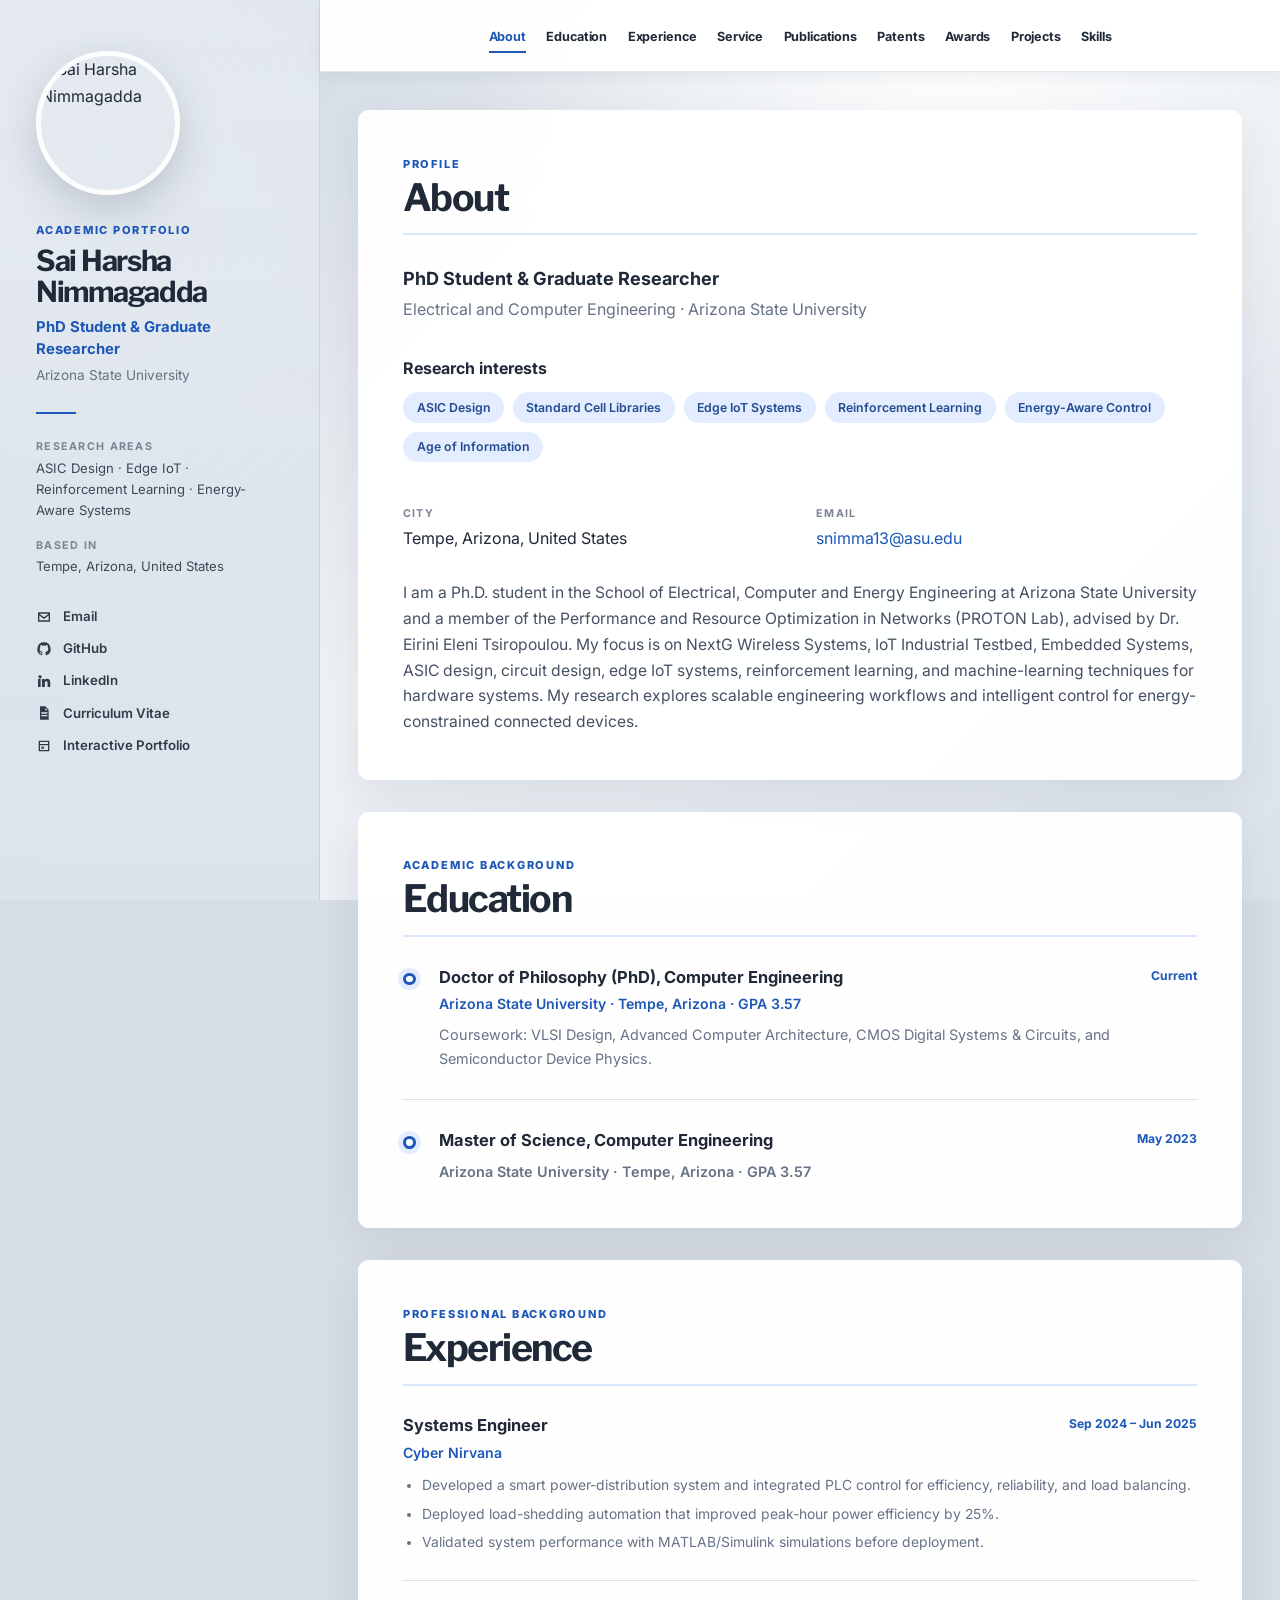
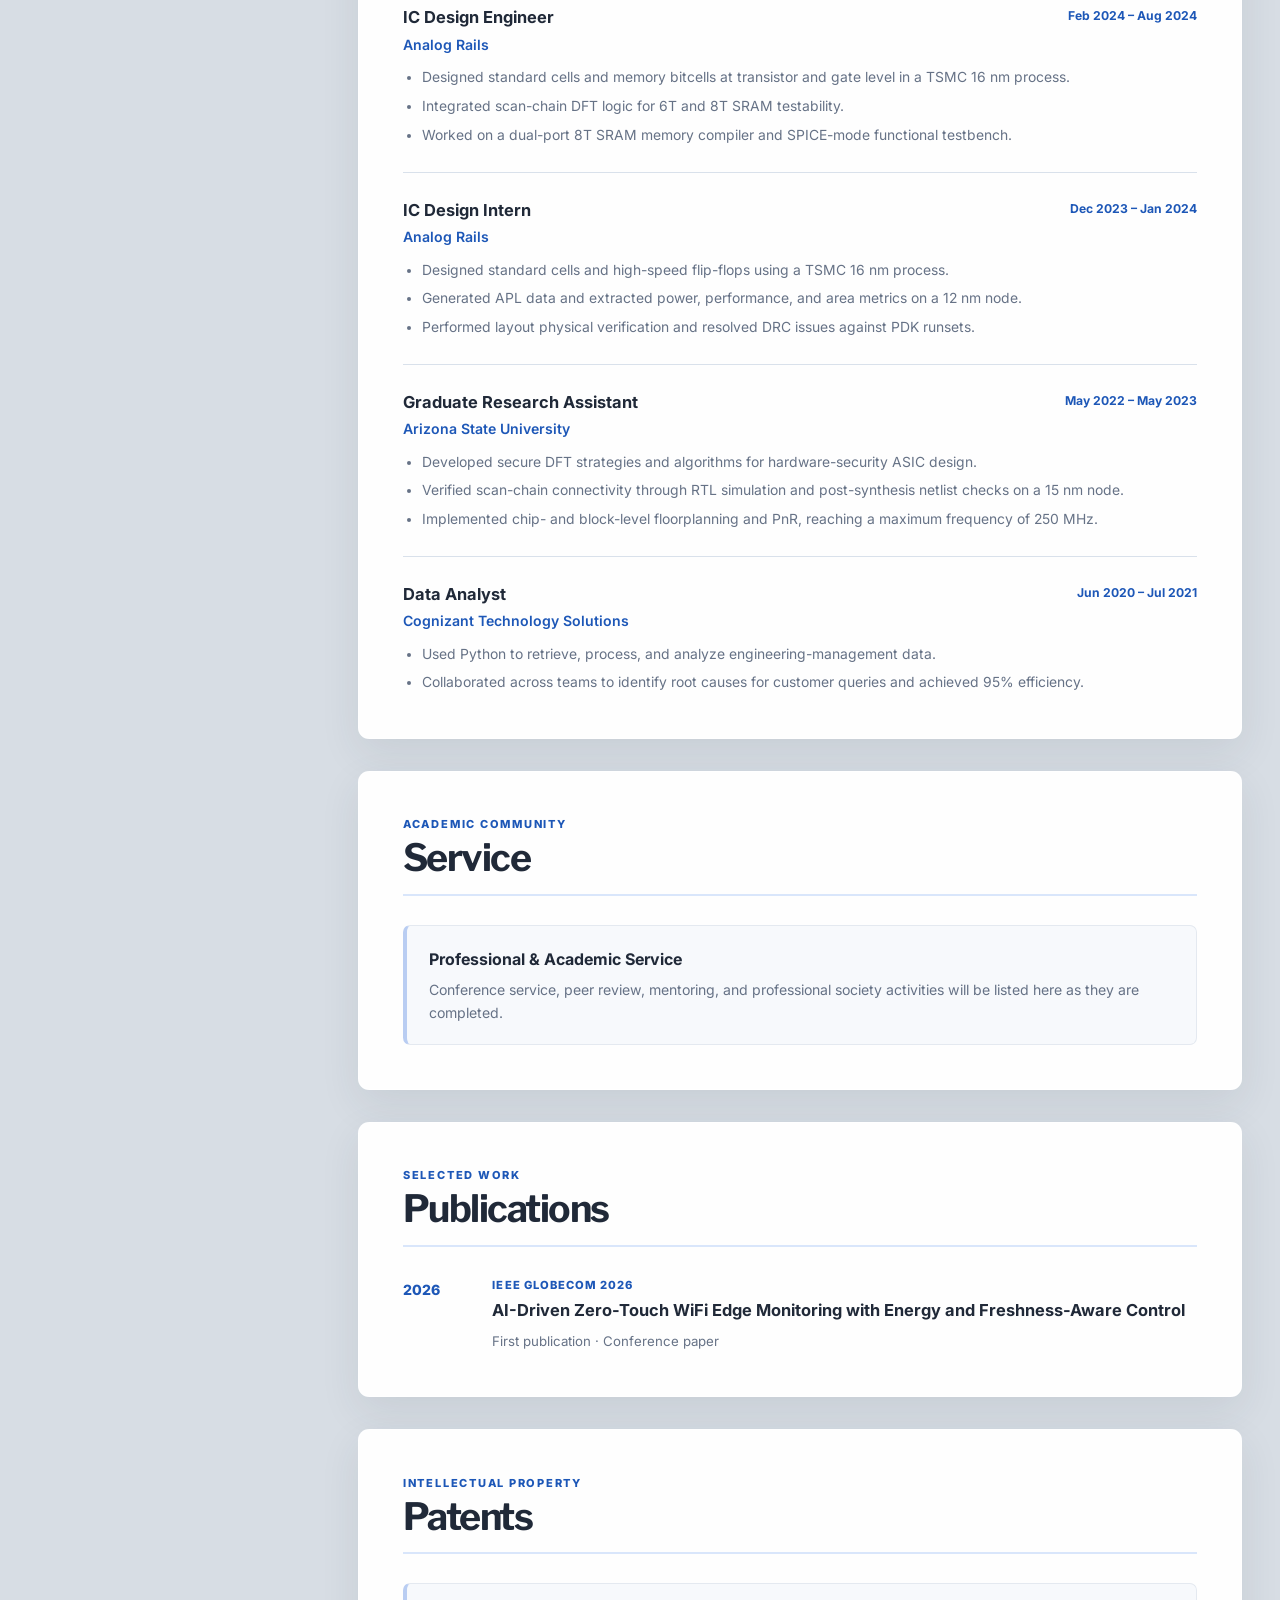
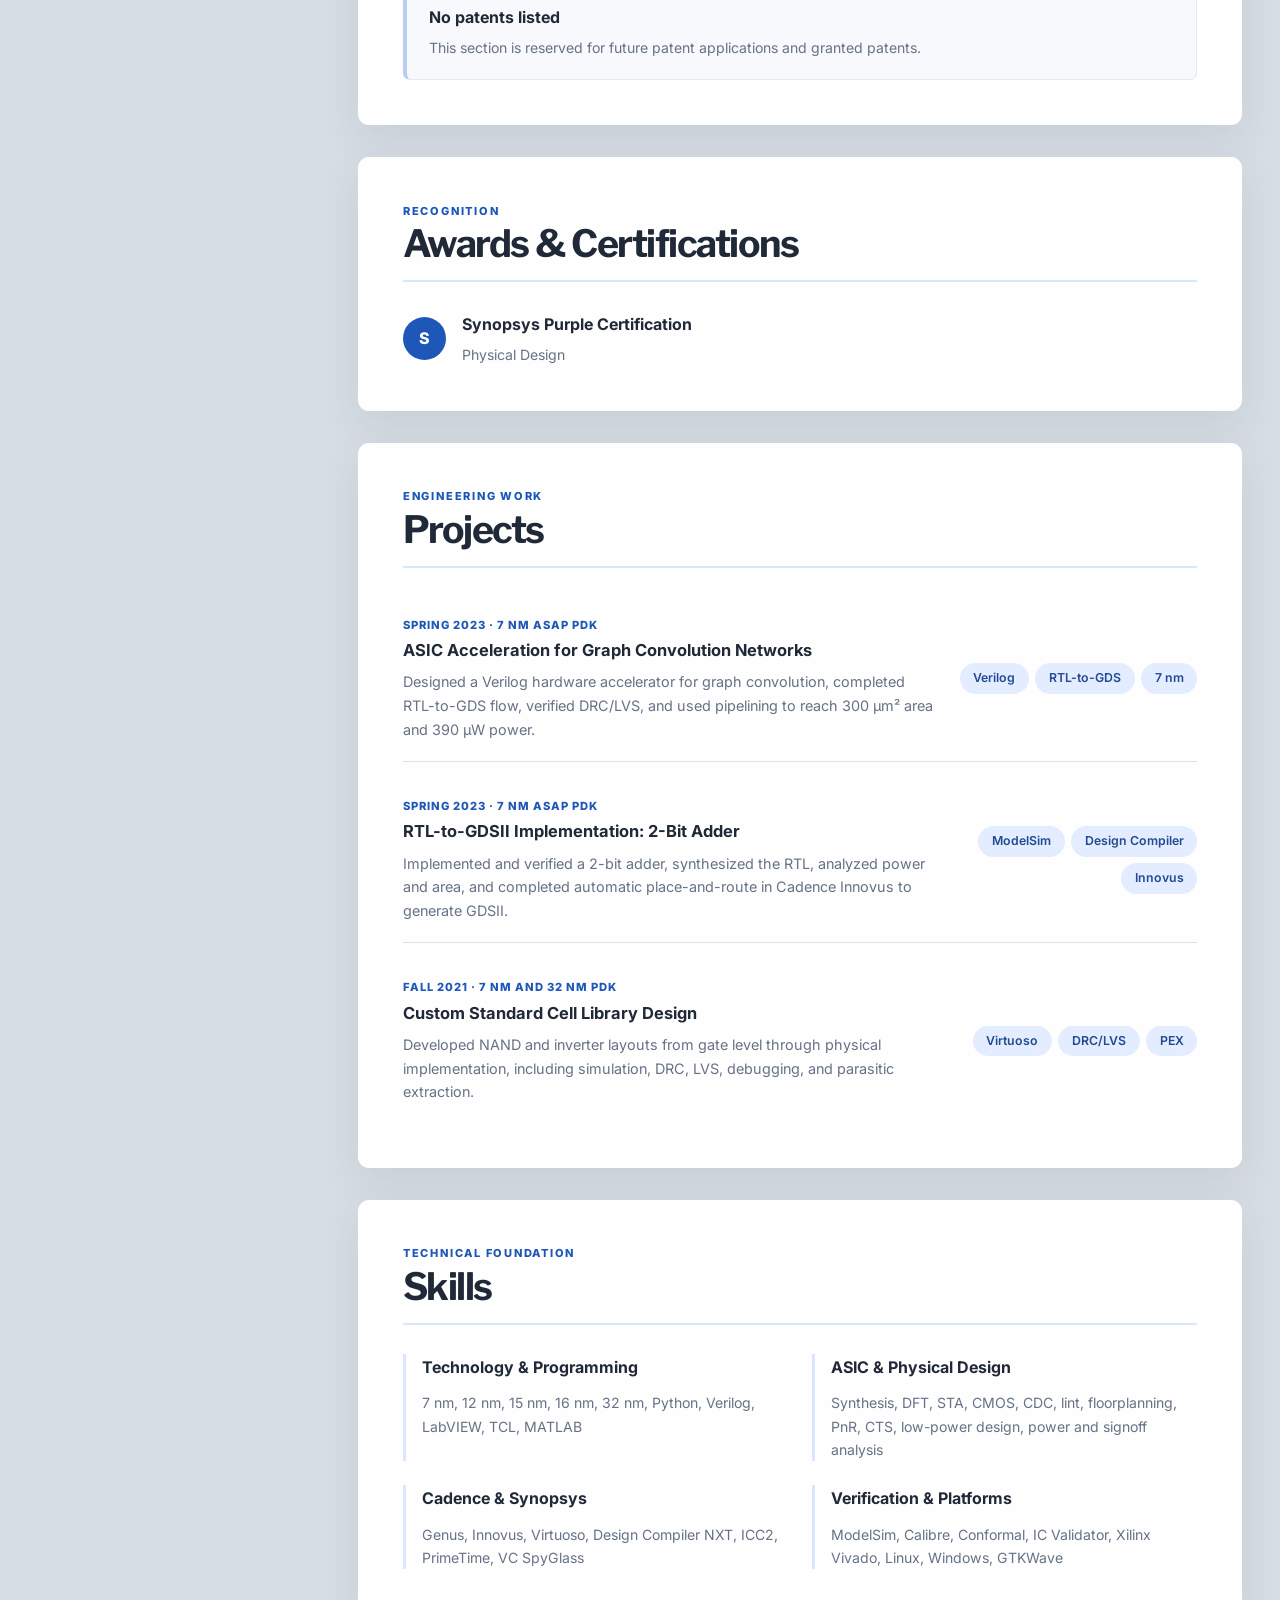
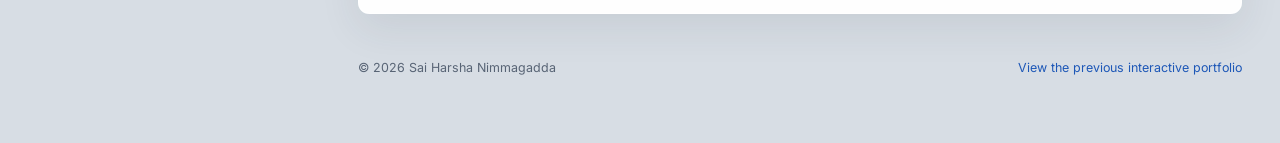
==== commit 43c137b7: "Update index.html with new content and structure" ====
--- a/index.html
+++ b/index.html
@@ -1 +1 @@
-<!doctype html><html lang="en"><head><meta charset="UTF-8" /><meta name="viewport" content="width=device-width, initial-scale=1.0" /><meta name="description" content="Sai Harsha Nimmagadda — PhD student and graduate researcher at Arizona State University working on ASIC design, edge IoT systems, and reinforcement learning." /><meta name="theme-color" content="#eef2f6" /><link rel="canonical" href="https://harsha-nimmagadda-eng.github.io/Harsha-Nimmagadda.github.io/" /><link rel="icon" type="image/png" href="./assets/Logo.png" /><link rel="preconnect" href="https://fonts.googleapis.com" /><link rel="preconnect" href="https://fonts.gstatic.com" crossorigin /><link href="https://fonts.googleapis.com/css2?family=Inter:wght@400;500;600;700;800&family=Libre+Franklin:wght@600;700&display=swap" rel="stylesheet" /><link rel="stylesheet" href="./assets/portfolio.css?v=20261012" /><title>Sai Harsha Nimmagadda | Academic Portfolio</title></head><body><a class="skip-link" href="#about">Skip to content</a><header class="topbar"><nav class="topnav" aria-label="Page sections"><a href="#about">About</a><a href="#education">Education</a><a href="#experience">Experience</a><a href="#service">Service</a><a href="#publications">Publications</a><a href="#patents">Patents</a><a href="#awards">Awards</a><a href="#projects">Projects</a><a href="#skills">Skills</a></nav></header><aside class="profile-sidebar" aria-label="Profile"><div class="profile-inner"><img class="profile-photo" src="./Harsha_photo.JPG" alt="Sai Harsha Nimmagadda" width="144" height="144" /><p class="eyebrow">Academic Portfolio</p><h1>Sai Harsha<br />Nimmagadda</h1><p class="profile-role">PhD Student &amp; Graduate Researcher</p><p class="profile-affiliation">Arizona State University</p><div class="profile-rule"></div><p class="sidebar-label">Research areas</p><p class="sidebar-copy">ASIC Design · Edge IoT · Reinforcement Learning · Energy-Aware Systems</p><p class="sidebar-label">Based in</p><p class="sidebar-copy">Tempe, Arizona, United States</p><div class="profile-links"><a href="mailto:snimma13@asu.edu"><svg aria-hidden="true" viewBox="0 0 24 24"><path d="M3 5h18v14H3V5Zm2 2v.3l7 5.1 7-5.1V7H5Zm14 10V9.8l-7 5.1-7-5.1V17h14Z" /></svg>Email</a><a href="https://github.com/Harsha-Nimmagadda-eng" target="_blank" rel="noreferrer"><svg aria-hidden="true" viewBox="0 0 24 24"><path d="M12 2a10 10 0 0 0-3.16 19.49c.5.09.68-.22.68-.48v-1.88c-2.78.6-3.37-1.18-3.37-1.18-.45-1.16-1.11-1.47-1.11-1.47-.91-.62.07-.61.07-.61 1 .07 1.53 1.03 1.53 1.03.9 1.53 2.35 1.09 2.92.83.09-.65.35-1.09.64-1.34-2.22-.25-4.56-1.11-4.56-4.94 0-1.09.39-1.98 1.03-2.68-.1-.25-.45-1.27.1-2.64 0 0 .84-.27 2.75 1.02A9.58 9.58 0 0 1 12 6.82a9.6 9.6 0 0 1 2.5.34c1.91-1.3 2.75-1.02 2.75-1.02.55 1.37.2 2.39.1 2.64.64.7 1.03 1.59 1.03 2.68 0 3.84-2.34 4.68-4.57 4.93.36.31.68.92.68 1.86V21c0 .27.18.58.69.48A10 10 0 0 0 12 2Z" /></svg>GitHub</a><a href="https://www.linkedin.com/in/harsha-nimmagadda-b3967b160" target="_blank" rel="noreferrer"><svg aria-hidden="true" viewBox="0 0 24 24"><path d="M5 3.5A2.5 2.5 0 1 1 5 8a2.5 2.5 0 0 1 0-4.5ZM3 9h4v12H3V9Zm6 0h3.8v1.65h.05c.53-1 1.82-2.05 3.75-2.05 4 0 4.75 2.64 4.75 6.07V21h-4v-5.6c0-1.34-.02-3.06-1.86-3.06-1.87 0-2.16 1.46-2.16 2.96V21H9V9Z" /></svg>LinkedIn</a><a href="./assets/Harsha_PhD_EE_ASU.pdf" target="_blank"><svg aria-hidden="true" viewBox="0 0 24 24"><path d="M6 2h8l5 5v15H6V2Zm8 2.5V8h3.5L14 4.5ZM8 11v2h9v-2H8Zm0 4v2h9v-2H8Z" /></svg>Curriculum Vitae</a><a href="./legacy/"><svg aria-hidden="true" viewBox="0 0 24 24"><path d="M4 4h16v16H4V4Zm2 2v3h12V6H6Zm0 5v7h12v-7H6Zm2 2h4v3H8v-3Z" /></svg>Interactive Portfolio</a></div></div></aside><main><section id="about" class="content-card intro-card"><div class="section-heading"><p class="section-kicker">Profile</p><h2>About</h2></div><p class="lead">PhD Student &amp; Graduate Researcher</p><p class="sublead">Electrical and Computer Engineering · Arizona State University</p><div class="interest-block"><h3>Research interests</h3><div class="tags"><span>ASIC Design</span><span>Standard Cell Libraries</span><span>Edge IoT Systems</span><span>Reinforcement Learning</span><span>Energy-Aware Control</span><span>Age of Information</span></div></div><div class="about-grid"><div><span class="meta-label">City</span><p>Tempe, Arizona, United States</p></div><div><span class="meta-label">Email</span><p><a href="mailto:snimma13@asu.edu">snimma13@asu.edu</a></p></div></div><p class="body-copy">I am a PhD student at Arizona State University focused on ASIC design, circuit design, edge IoT systems, reinforcement learning, and machine-learning techniques for hardware systems. My research explores scalable engineering workflows and intelligent control for energy-constrained connected devices.</p></section><section id="education" class="content-card"><div class="section-heading"><p class="section-kicker">Academic background</p><h2>Education</h2></div><article class="timeline-item"><div class="timeline-mark" aria-hidden="true"></div><div><div class="item-topline"><h3>Doctor of Philosophy (PhD), Computer Engineering</h3><span>Current</span></div><p class="item-org">Arizona State University · Tempe, Arizona · GPA 3.57</p><p>Coursework: VLSI Design, Advanced Computer Architecture, CMOS Digital Systems &amp; Circuits, and Semiconductor Device Physics.</p></div></article><article class="timeline-item"><div class="timeline-mark" aria-hidden="true"></div><div><div class="item-topline"><h3>Master of Science, Computer Engineering</h3><span>May 2023</span></div><p class="item-org">Arizona State University · Tempe, Arizona · GPA 3.57</p></div></article></section><section id="experience" class="content-card"><div class="section-heading"><p class="section-kicker">Professional background</p><h2>Experience</h2></div><div class="experience-list"><article class="experience-item"><div class="item-topline"><h3>Systems Engineer</h3><span>Sep 2024 – Jun 2025</span></div><p class="item-org">Cyber Nirvana</p><ul><li>Developed a smart power-distribution system and integrated PLC control for efficiency, reliability, and load balancing.</li><li>Deployed load-shedding automation that improved peak-hour power efficiency by 25%.</li><li>Validated system performance with MATLAB/Simulink simulations before deployment.</li></ul></article><article class="experience-item"><div class="item-topline"><h3>IC Design Engineer</h3><span>Feb 2024 – Aug 2024</span></div><p class="item-org">Analog Rails</p><ul><li>Designed standard cells and memory bitcells at transistor and gate level in a TSMC 16 nm process.</li><li>Integrated scan-chain DFT logic for 6T and 8T SRAM testability.</li><li>Worked on a dual-port 8T SRAM memory compiler and SPICE-mode functional testbench.</li></ul></article><article class="experience-item"><div class="item-topline"><h3>IC Design Intern</h3><span>Dec 2023 – Jan 2024</span></div><p class="item-org">Analog Rails</p><ul><li>Designed standard cells and high-speed flip-flops using a TSMC 16 nm process.</li><li>Generated APL data and extracted power, performance, and area metrics on a 12 nm node.</li><li>Performed layout physical verification and resolved DRC issues against PDK runsets.</li></ul></article><article class="experience-item"><div class="item-topline"><h3>Graduate Research Assistant</h3><span>May 2022 – May 2023</span></div><p class="item-org">Arizona State University</p><ul><li>Developed secure DFT strategies and algorithms for hardware-security ASIC design.</li><li>Verified scan-chain connectivity through RTL simulation and post-synthesis netlist checks on a 15 nm node.</li><li>Implemented chip- and block-level floorplanning and PnR, reaching a maximum frequency of 250 MHz.</li></ul></article><article class="experience-item"><div class="item-topline"><h3>Data Analyst</h3><span>Jun 2020 – Jul 2021</span></div><p class="item-org">Cognizant Technology Solutions</p><ul><li>Used Python to retrieve, process, and analyze engineering-management data.</li><li>Collaborated across teams to identify root causes for customer queries and achieved 95% efficiency.</li></ul></article></div></section><section id="service" class="content-card"><div class="section-heading"><p class="section-kicker">Academic community</p><h2>Service</h2></div><div class="status-panel"><h3>Professional &amp; Academic Service</h3><p>Conference service, peer review, mentoring, and professional society activities will be listed here as they are completed.</p></div></section><section id="publications" class="content-card"><div class="section-heading"><p class="section-kicker">Selected work</p><h2>Publications</h2></div><article class="publication"><div class="publication-year">2026</div><div><span class="venue">IEEE GLOBECOM 2026</span><h3>AI-Driven Zero-Touch WiFi Edge Monitoring with Energy and Freshness-Aware Control</h3><p class="publication-note">First publication · Conference paper</p></div></article></section><section id="patents" class="content-card"><div class="section-heading"><p class="section-kicker">Intellectual property</p><h2>Patents</h2></div><div class="status-panel"><h3>No patents listed</h3><p>This section is reserved for future patent applications and granted patents.</p></div></section><section id="awards" class="content-card"><div class="section-heading"><p class="section-kicker">Recognition</p><h2>Awards &amp; Certifications</h2></div><article class="credential"><span class="credential-icon" aria-hidden="true">S</span><div><h3>Synopsys Purple Certification</h3><p>Physical Design</p></div></article></section><section id="projects" class="content-card"><div class="section-heading"><p class="section-kicker">Engineering work</p><h2>Projects</h2></div><div class="project-list"><article><div><span class="project-type">Spring 2023 · 7 nm ASAP PDK</span><h3>ASIC Acceleration for Graph Convolution Networks</h3><p>Designed a Verilog hardware accelerator for graph convolution, completed RTL-to-GDS flow, verified DRC/LVS, and used pipelining to reach 300 μm² area and 390 μW power.</p></div><div class="project-tags"><span>Verilog</span><span>RTL-to-GDS</span><span>7 nm</span></div></article><article><div><span class="project-type">Spring 2023 · 7 nm ASAP PDK</span><h3>RTL-to-GDSII Implementation: 2-Bit Adder</h3><p>Implemented and verified a 2-bit adder, synthesized the RTL, analyzed power and area, and completed automatic place-and-route in Cadence Innovus to generate GDSII.</p></div><div class="project-tags"><span>ModelSim</span><span>Design Compiler</span><span>Innovus</span></div></article><article><div><span class="project-type">Fall 2021 · 7 nm and 32 nm PDK</span><h3>Custom Standard Cell Library Design</h3><p>Developed NAND and inverter layouts from gate level through physical implementation, including simulation, DRC, LVS, debugging, and parasitic extraction.</p></div><div class="project-tags"><span>Virtuoso</span><span>DRC/LVS</span><span>PEX</span></div></article></div></section><section id="skills" class="content-card"><div class="section-heading"><p class="section-kicker">Technical foundation</p><h2>Skills</h2></div><div class="skills-grid"><div><h3>Technology &amp; Programming</h3><p>7 nm, 12 nm, 15 nm, 16 nm, 32 nm, Python, Verilog, LabVIEW, TCL, MATLAB</p></div><div><h3>ASIC &amp; Physical Design</h3><p>Synthesis, DFT, STA, CMOS, CDC, lint, floorplanning, PnR, CTS, low-power design, power and signoff analysis</p></div><div><h3>Cadence &amp; Synopsys</h3><p>Genus, Innovus, Virtuoso, Design Compiler NXT, ICC2, PrimeTime, VC SpyGlass</p></div><div><h3>Verification &amp; Platforms</h3><p>ModelSim, Calibre, Conformal, IC Validator, Xilinx Vivado, Linux, Windows, GTKWave</p></div></div></section><footer><p>© <span id="year"></span> Sai Harsha Nimmagadda</p><p><a href="./legacy/">View the previous interactive portfolio</a></p></footer></main><script src="./assets/portfolio.js?v=20261012"></script></body></html>
+<!doctype html><html lang="en"><head><meta charset="UTF-8" /><meta name="viewport" content="width=device-width, initial-scale=1.0" /><meta name="description" content="Sai Harsha Nimmagadda — PhD student and graduate researcher at Arizona State University working on ASIC design, edge IoT systems, and reinforcement learning." /><meta name="theme-color" content="#eef2f6" /><link rel="canonical" href="https://harsha-nimmagadda-eng.github.io/Harsha-Nimmagadda.github.io/" /><link rel="icon" type="image/png" href="./assets/Logo.png" /><link rel="preconnect" href="https://fonts.googleapis.com" /><link rel="preconnect" href="https://fonts.gstatic.com" crossorigin /><link href="https://fonts.googleapis.com/css2?family=Inter:wght@400;500;600;700;800&family=Libre+Franklin:wght@600;700&display=swap" rel="stylesheet" /><link rel="stylesheet" href="./assets/portfolio.css?v=20261012" /><title>Sai Harsha Nimmagadda | Academic Portfolio</title></head><body><a class="skip-link" href="#about">Skip to content</a><header class="topbar"><nav class="topnav" aria-label="Page sections"><a href="#about">About</a><a href="#education">Education</a><a href="#experience">Experience</a><a href="#service">Service</a><a href="#publications">Publications</a><a href="#patents">Patents</a><a href="#awards">Awards</a><a href="#projects">Projects</a><a href="#skills">Skills</a></nav></header><aside class="profile-sidebar" aria-label="Profile"><div class="profile-inner"><img class="profile-photo" src="./Harsha_photo.JPG" alt="Sai Harsha Nimmagadda" width="144" height="144" /><p class="eyebrow">Academic Portfolio</p><h1>Sai Harsha<br />Nimmagadda</h1><p class="profile-role">PhD Student &amp; Graduate Researcher</p><p class="profile-affiliation">Arizona State University</p><div class="profile-rule"></div><p class="sidebar-label">Research areas</p><p class="sidebar-copy">ASIC Design · Edge IoT · Reinforcement Learning · Energy-Aware Systems</p><p class="sidebar-label">Based in</p><p class="sidebar-copy">Tempe, Arizona, United States</p><div class="profile-links"><a href="mailto:snimma13@asu.edu"><svg aria-hidden="true" viewBox="0 0 24 24"><path d="M3 5h18v14H3V5Zm2 2v.3l7 5.1 7-5.1V7H5Zm14 10V9.8l-7 5.1-7-5.1V17h14Z" /></svg>Email</a><a href="https://github.com/Harsha-Nimmagadda-eng" target="_blank" rel="noreferrer"><svg aria-hidden="true" viewBox="0 0 24 24"><path d="M12 2a10 10 0 0 0-3.16 19.49c.5.09.68-.22.68-.48v-1.88c-2.78.6-3.37-1.18-3.37-1.18-.45-1.16-1.11-1.47-1.11-1.47-.91-.62.07-.61.07-.61 1 .07 1.53 1.03 1.53 1.03.9 1.53 2.35 1.09 2.92.83.09-.65.35-1.09.64-1.34-2.22-.25-4.56-1.11-4.56-4.94 0-1.09.39-1.98 1.03-2.68-.1-.25-.45-1.27.1-2.64 0 0 .84-.27 2.75 1.02A9.58 9.58 0 0 1 12 6.82a9.6 9.6 0 0 1 2.5.34c1.91-1.3 2.75-1.02 2.75-1.02.55 1.37.2 2.39.1 2.64.64.7 1.03 1.59 1.03 2.68 0 3.84-2.34 4.68-4.57 4.93.36.31.68.92.68 1.86V21c0 .27.18.58.69.48A10 10 0 0 0 12 2Z" /></svg>GitHub</a><a href="https://www.linkedin.com/in/harsha-nimmagadda-b3967b160" target="_blank" rel="noreferrer"><svg aria-hidden="true" viewBox="0 0 24 24"><path d="M5 3.5A2.5 2.5 0 1 1 5 8a2.5 2.5 0 0 1 0-4.5ZM3 9h4v12H3V9Zm6 0h3.8v1.65h.05c.53-1 1.82-2.05 3.75-2.05 4 0 4.75 2.64 4.75 6.07V21h-4v-5.6c0-1.34-.02-3.06-1.86-3.06-1.87 0-2.16 1.46-2.16 2.96V21H9V9Z" /></svg>LinkedIn</a><a href="./assets/Harsha_PhD_EE_ASU.pdf" target="_blank"><svg aria-hidden="true" viewBox="0 0 24 24"><path d="M6 2h8l5 5v15H6V2Zm8 2.5V8h3.5L14 4.5ZM8 11v2h9v-2H8Zm0 4v2h9v-2H8Z" /></svg>Curriculum Vitae</a><a href="./legacy/"><svg aria-hidden="true" viewBox="0 0 24 24"><path d="M4 4h16v16H4V4Zm2 2v3h12V6H6Zm0 5v7h12v-7H6Zm2 2h4v3H8v-3Z" /></svg>Interactive Portfolio</a></div></div></aside><main><section id="about" class="content-card intro-card"><div class="section-heading"><p class="section-kicker">Profile</p><h2>About</h2></div><p class="lead">PhD Student &amp; Graduate Researcher</p><p class="sublead">Electrical and Computer Engineering · Arizona State University</p><div class="interest-block"><h3>Research interests</h3><div class="tags"><span>ASIC Design</span><span>Standard Cell Libraries</span><span>Edge IoT Systems</span><span>Reinforcement Learning</span><span>Energy-Aware Control</span><span>Age of Information</span></div></div><div class="about-grid"><div><span class="meta-label">City</span><p>Tempe, Arizona, United States</p></div><div><span class="meta-label">Email</span><p><a href="mailto:snimma13@asu.edu">snimma13@asu.edu</a></p></div></div><p class="body-copy">I am a Ph.D. student in the School of Electrical, Computer and Energy Engineering at Arizona State University and a member of the Performance and Resource Optimization in Networks (PROTON Lab), advised by Dr. Eirini Eleni Tsiropoulou. My focus is on NextG Wireless Systems, IoT Industrial Testbed, Embedded Systems, ASIC design, circuit design, edge IoT systems, reinforcement learning, and machine-learning techniques for hardware systems. My research explores scalable engineering workflows and intelligent control for energy-constrained connected devices.</p></section><section id="education" class="content-card"><div class="section-heading"><p class="section-kicker">Academic background</p><h2>Education</h2></div><article class="timeline-item"><div class="timeline-mark" aria-hidden="true"></div><div><div class="item-topline"><h3>Doctor of Philosophy (PhD), Computer Engineering</h3><span>Current</span></div><p class="item-org">Arizona State University · Tempe, Arizona · GPA 3.57</p><p>Coursework: VLSI Design, Advanced Computer Architecture, CMOS Digital Systems &amp; Circuits, and Semiconductor Device Physics.</p></div></article><article class="timeline-item"><div class="timeline-mark" aria-hidden="true"></div><div><div class="item-topline"><h3>Master of Science, Computer Engineering</h3><span>May 2023</span></div><p class="item-org">Arizona State University · Tempe, Arizona · GPA 3.57</p></div></article></section><section id="experience" class="content-card"><div class="section-heading"><p class="section-kicker">Professional background</p><h2>Experience</h2></div><div class="experience-list"><article class="experience-item"><div class="item-topline"><h3>Systems Engineer</h3><span>Sep 2024 – Jun 2025</span></div><p class="item-org">Cyber Nirvana</p><ul><li>Developed a smart power-distribution system and integrated PLC control for efficiency, reliability, and load balancing.</li><li>Deployed load-shedding automation that improved peak-hour power efficiency by 25%.</li><li>Validated system performance with MATLAB/Simulink simulations before deployment.</li></ul></article><article class="experience-item"><div class="item-topline"><h3>IC Design Engineer</h3><span>Feb 2024 – Aug 2024</span></div><p class="item-org">Analog Rails</p><ul><li>Designed standard cells and memory bitcells at transistor and gate level in a TSMC 16 nm process.</li><li>Integrated scan-chain DFT logic for 6T and 8T SRAM testability.</li><li>Worked on a dual-port 8T SRAM memory compiler and SPICE-mode functional testbench.</li></ul></article><article class="experience-item"><div class="item-topline"><h3>IC Design Intern</h3><span>Dec 2023 – Jan 2024</span></div><p class="item-org">Analog Rails</p><ul><li>Designed standard cells and high-speed flip-flops using a TSMC 16 nm process.</li><li>Generated APL data and extracted power, performance, and area metrics on a 12 nm node.</li><li>Performed layout physical verification and resolved DRC issues against PDK runsets.</li></ul></article><article class="experience-item"><div class="item-topline"><h3>Graduate Research Assistant</h3><span>May 2022 – May 2023</span></div><p class="item-org">Arizona State University</p><ul><li>Developed secure DFT strategies and algorithms for hardware-security ASIC design.</li><li>Verified scan-chain connectivity through RTL simulation and post-synthesis netlist checks on a 15 nm node.</li><li>Implemented chip- and block-level floorplanning and PnR, reaching a maximum frequency of 250 MHz.</li></ul></article><article class="experience-item"><div class="item-topline"><h3>Data Analyst</h3><span>Jun 2020 – Jul 2021</span></div><p class="item-org">Cognizant Technology Solutions</p><ul><li>Used Python to retrieve, process, and analyze engineering-management data.</li><li>Collaborated across teams to identify root causes for customer queries and achieved 95% efficiency.</li></ul></article></div></section><section id="service" class="content-card"><div class="section-heading"><p class="section-kicker">Academic community</p><h2>Service</h2></div><div class="status-panel"><h3>Professional &amp; Academic Service</h3><p>Conference service, peer review, mentoring, and professional society activities will be listed here as they are completed.</p></div></section><section id="publications" class="content-card"><div class="section-heading"><p class="section-kicker">Selected work</p><h2>Publications</h2></div><article class="publication"><div class="publication-year">2026</div><div><span class="venue">IEEE GLOBECOM 2026</span><h3>AI-Driven Zero-Touch WiFi Edge Monitoring with Energy and Freshness-Aware Control</h3><p class="publication-note">First publication · Conference paper</p></div></article></section><section id="patents" class="content-card"><div class="section-heading"><p class="section-kicker">Intellectual property</p><h2>Patents</h2></div><div class="status-panel"><h3>No patents listed</h3><p>This section is reserved for future patent applications and granted patents.</p></div></section><section id="awards" class="content-card"><div class="section-heading"><p class="section-kicker">Recognition</p><h2>Awards &amp; Certifications</h2></div><article class="credential"><span class="credential-icon" aria-hidden="true">S</span><div><h3>Synopsys Purple Certification</h3><p>Physical Design</p></div></article></section><section id="projects" class="content-card"><div class="section-heading"><p class="section-kicker">Engineering work</p><h2>Projects</h2></div><div class="project-list"><article><div><span class="project-type">Spring 2023 · 7 nm ASAP PDK</span><h3>ASIC Acceleration for Graph Convolution Networks</h3><p>Designed a Verilog hardware accelerator for graph convolution, completed RTL-to-GDS flow, verified DRC/LVS, and used pipelining to reach 300 μm² area and 390 μW power.</p></div><div class="project-tags"><span>Verilog</span><span>RTL-to-GDS</span><span>7 nm</span></div></article><article><div><span class="project-type">Spring 2023 · 7 nm ASAP PDK</span><h3>RTL-to-GDSII Implementation: 2-Bit Adder</h3><p>Implemented and verified a 2-bit adder, synthesized the RTL, analyzed power and area, and completed automatic place-and-route in Cadence Innovus to generate GDSII.</p></div><div class="project-tags"><span>ModelSim</span><span>Design Compiler</span><span>Innovus</span></div></article><article><div><span class="project-type">Fall 2021 · 7 nm and 32 nm PDK</span><h3>Custom Standard Cell Library Design</h3><p>Developed NAND and inverter layouts from gate level through physical implementation, including simulation, DRC, LVS, debugging, and parasitic extraction.</p></div><div class="project-tags"><span>Virtuoso</span><span>DRC/LVS</span><span>PEX</span></div></article></div></section><section id="skills" class="content-card"><div class="section-heading"><p class="section-kicker">Technical foundation</p><h2>Skills</h2></div><div class="skills-grid"><div><h3>Technology &amp; Programming</h3><p>7 nm, 12 nm, 15 nm, 16 nm, 32 nm, Python, Verilog, LabVIEW, TCL, MATLAB</p></div><div><h3>ASIC &amp; Physical Design</h3><p>Synthesis, DFT, STA, CMOS, CDC, lint, floorplanning, PnR, CTS, low-power design, power and signoff analysis</p></div><div><h3>Cadence &amp; Synopsys</h3><p>Genus, Innovus, Virtuoso, Design Compiler NXT, ICC2, PrimeTime, VC SpyGlass</p></div><div><h3>Verification &amp; Platforms</h3><p>ModelSim, Calibre, Conformal, IC Validator, Xilinx Vivado, Linux, Windows, GTKWave</p></div></div></section><footer><p>© <span id="year"></span> Sai Harsha Nimmagadda</p><p><a href="./legacy/">View the previous interactive portfolio</a></p></footer></main><script src="./assets/portfolio.js?v=20261012"></script></body></html>
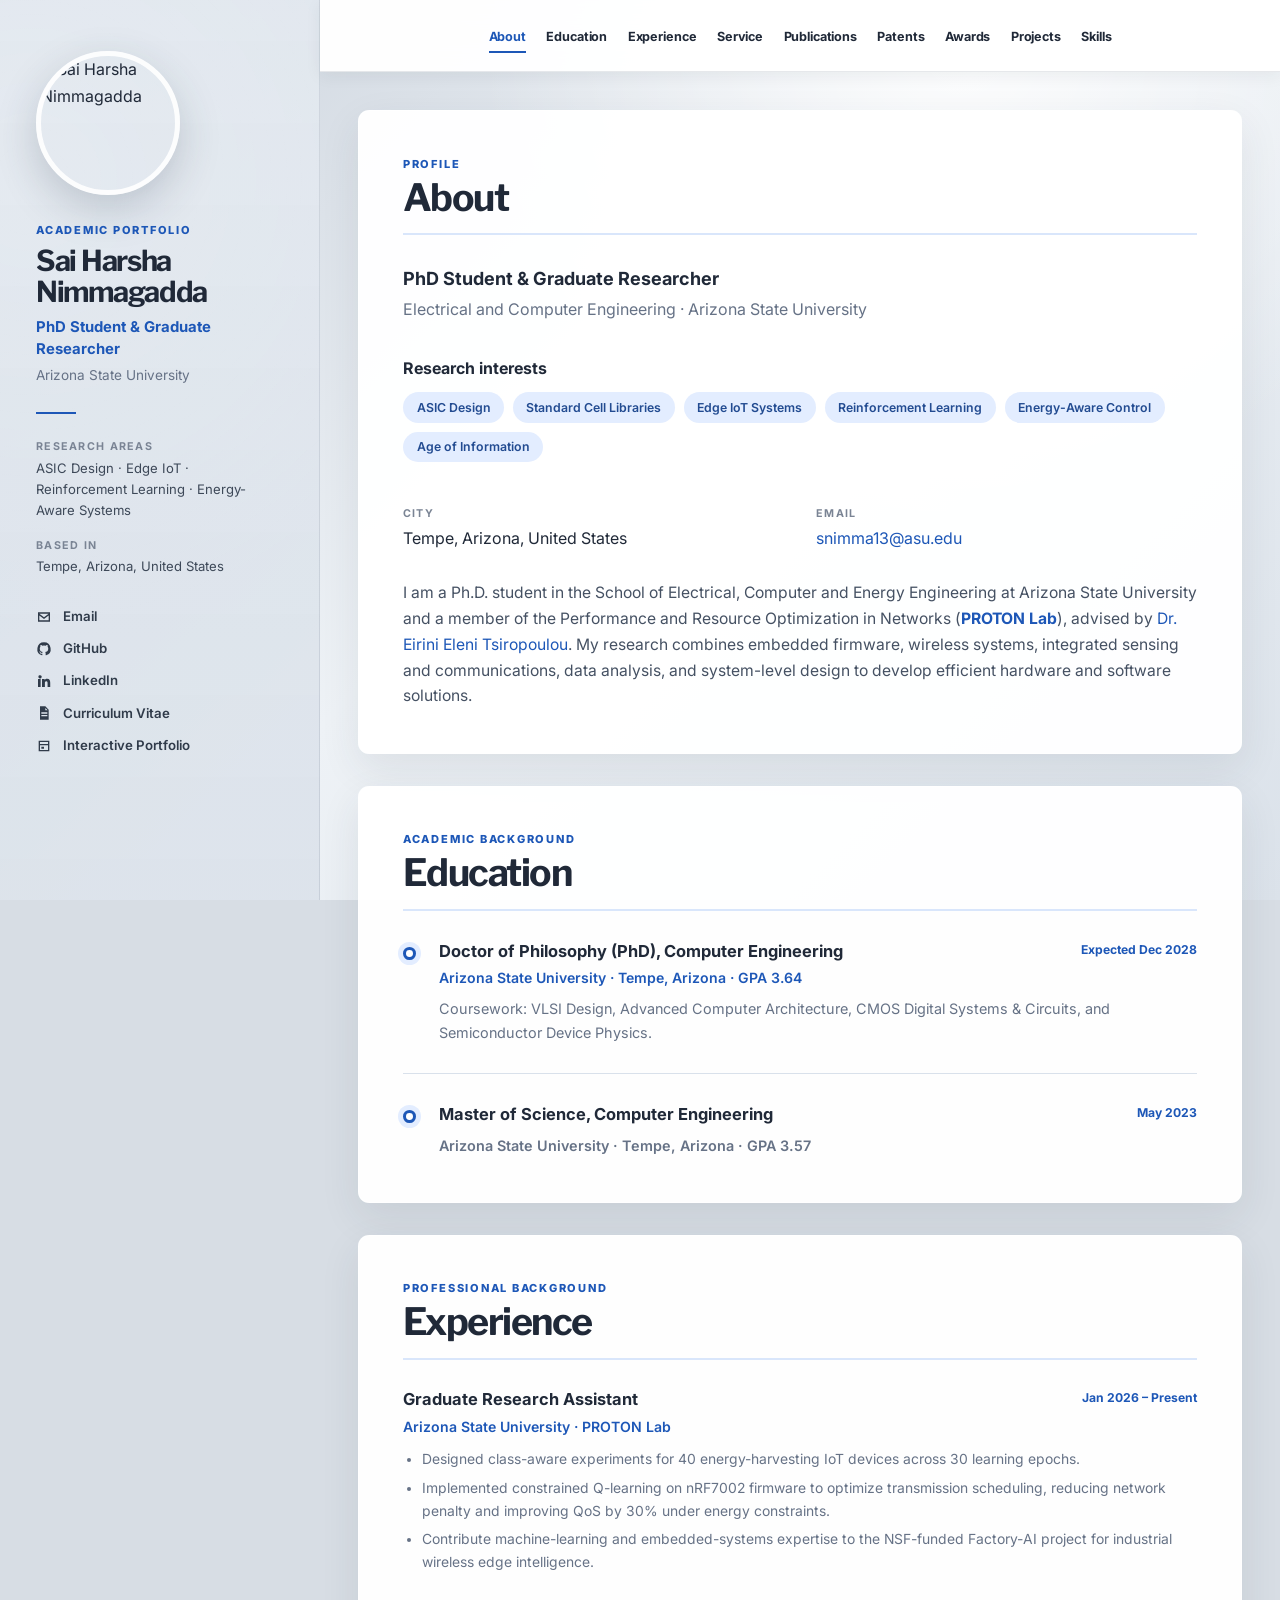
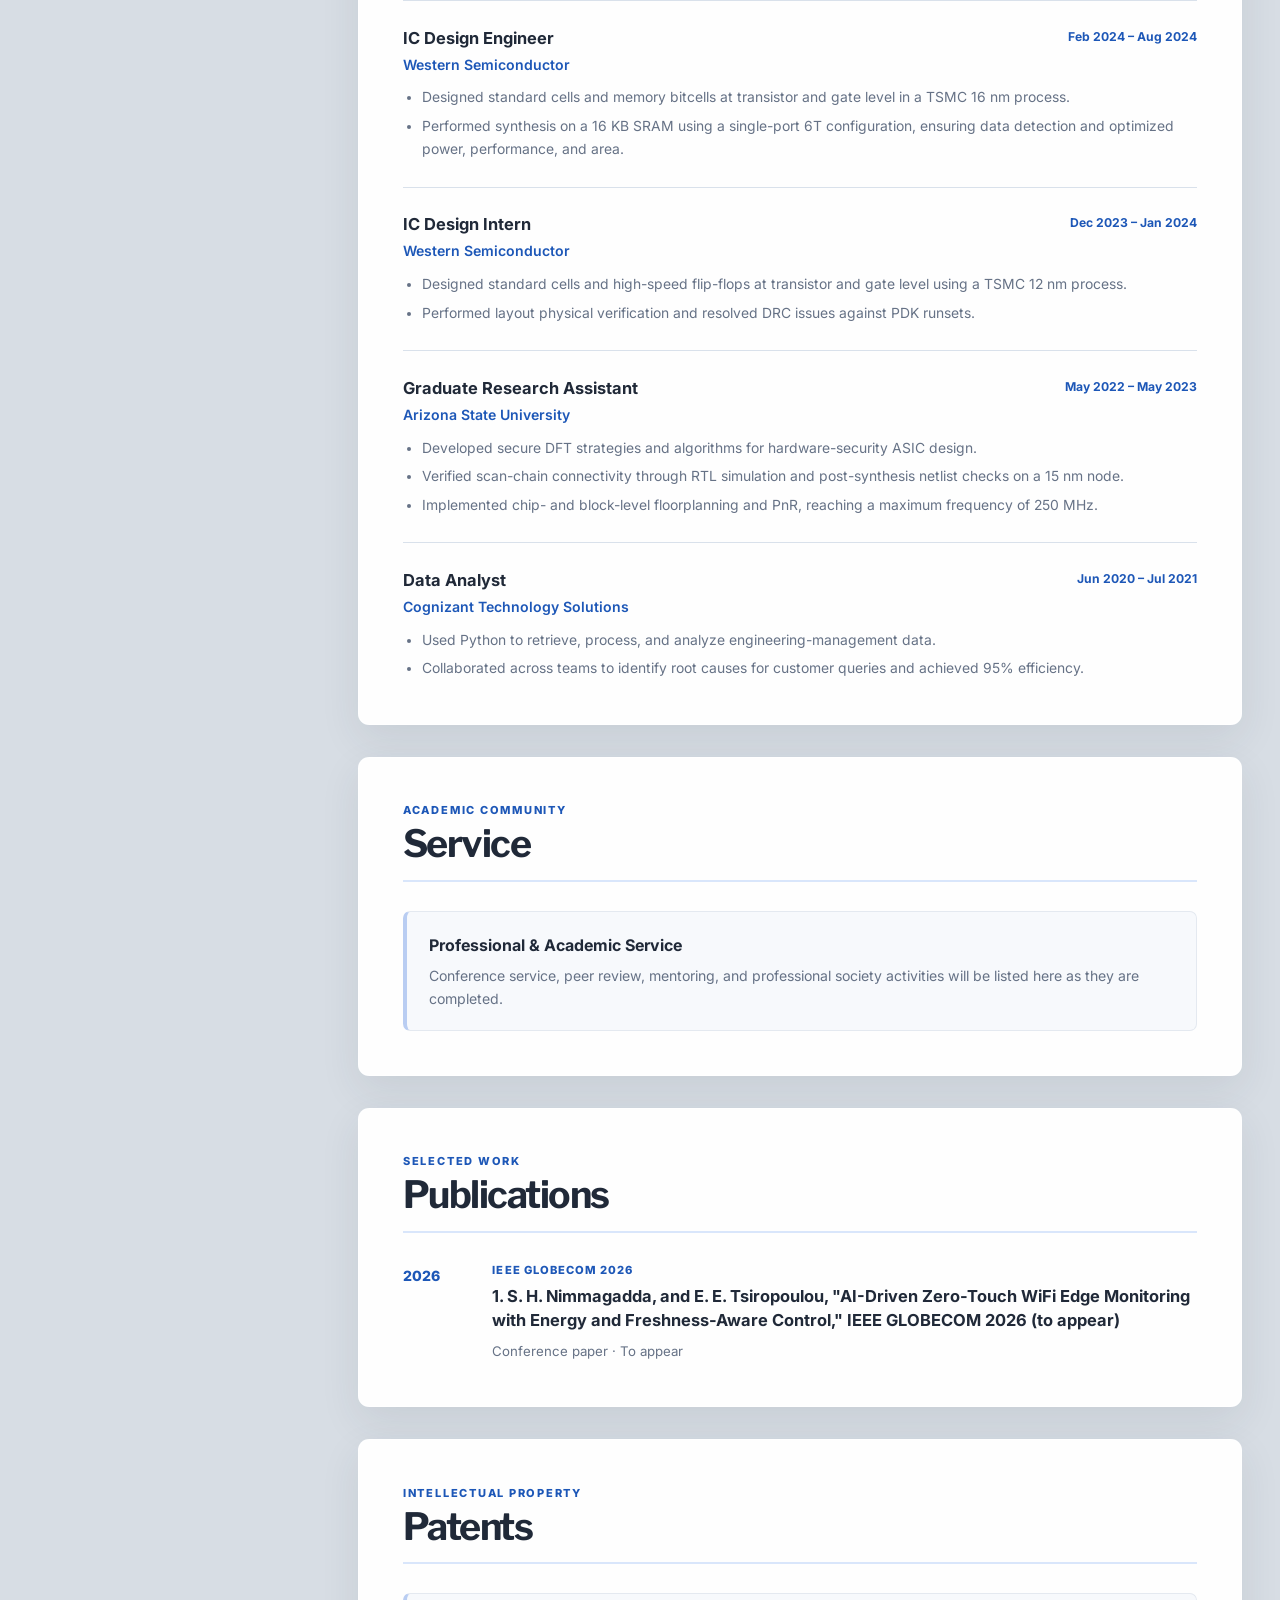
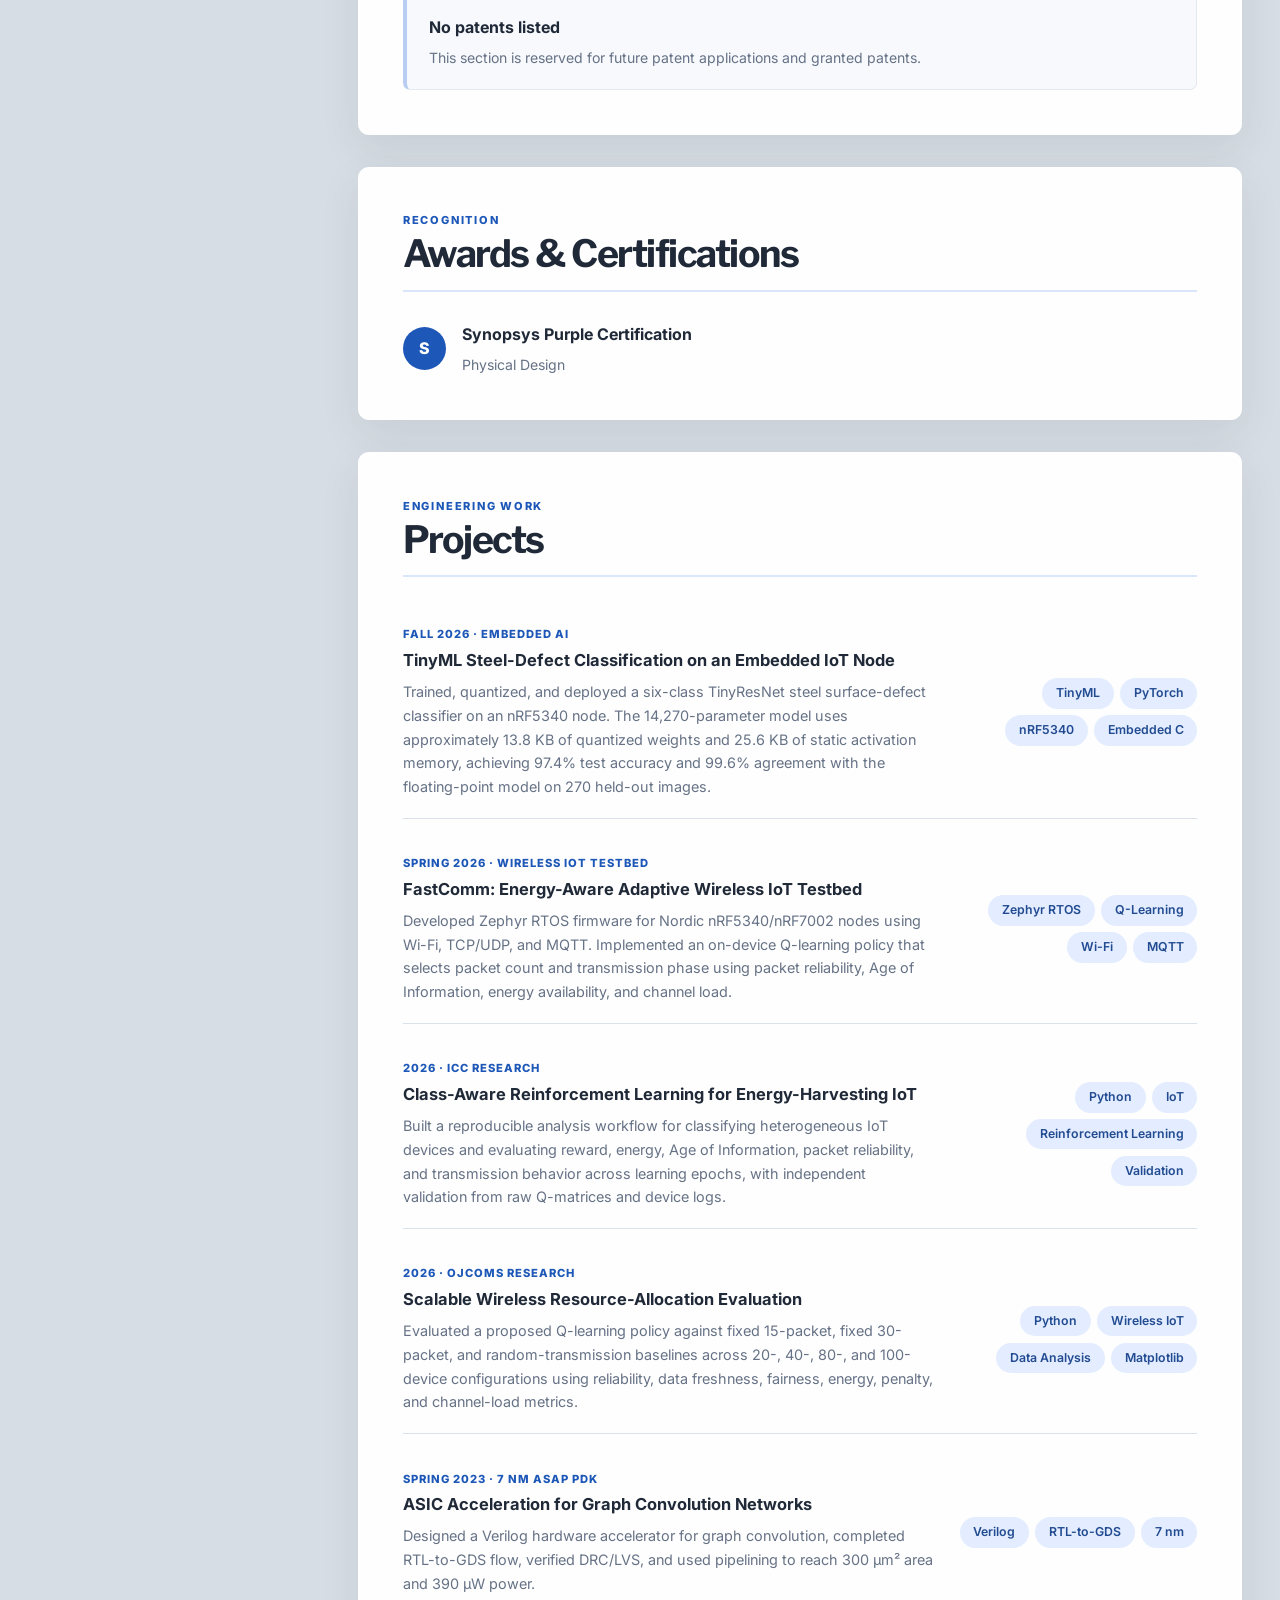
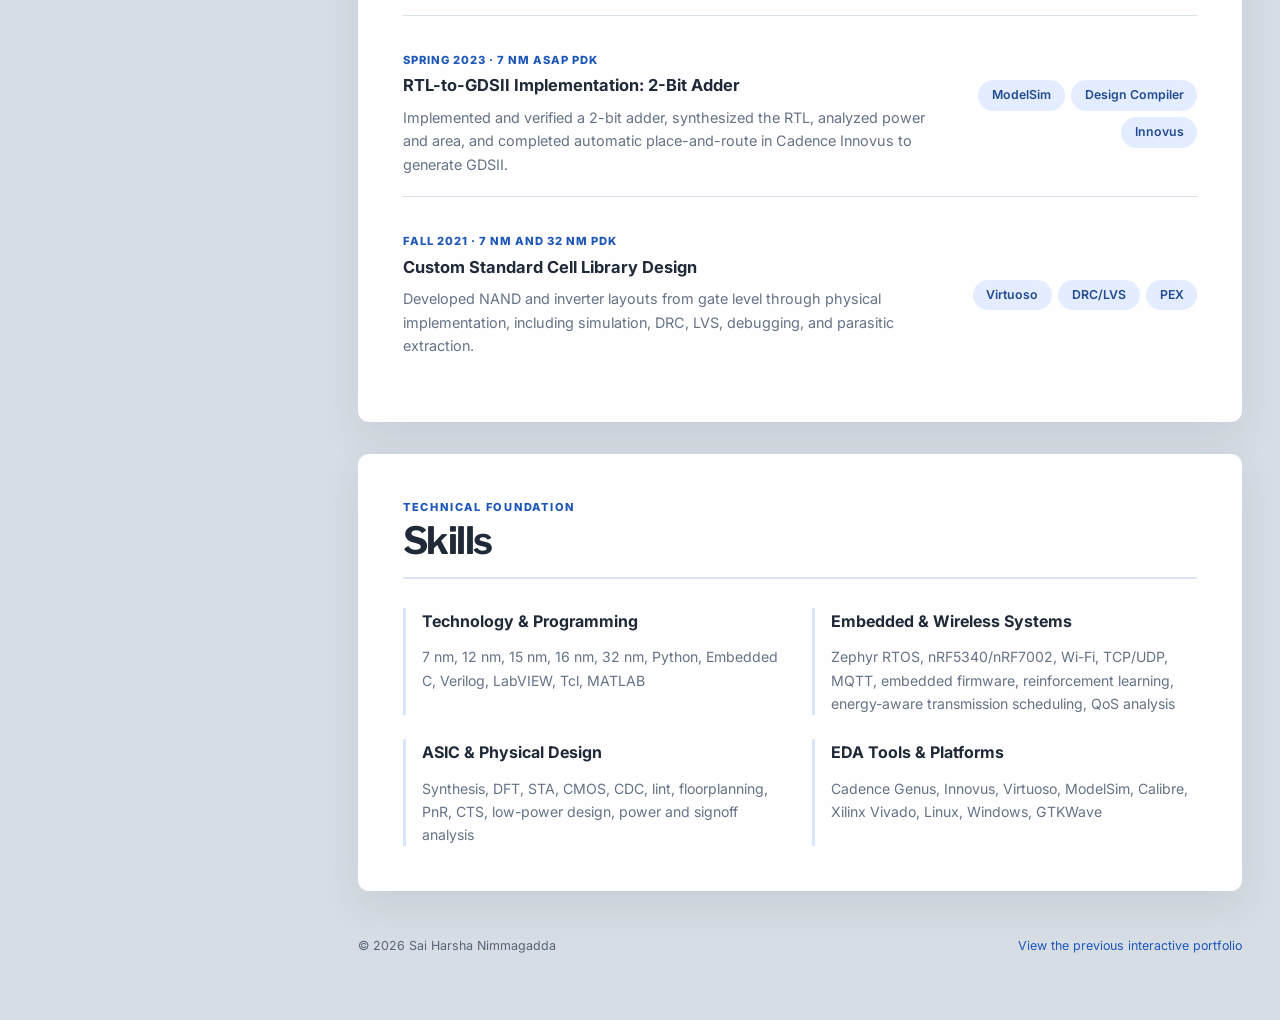
==== commit 8616e90b: "Update portfolio from latest CV and research projects Refresh the academic profile, publication cita" ====
--- a/index.html
+++ b/index.html
@@ -1 +1,461 @@
-<!doctype html><html lang="en"><head><meta charset="UTF-8" /><meta name="viewport" content="width=device-width, initial-scale=1.0" /><meta name="description" content="Sai Harsha Nimmagadda — PhD student and graduate researcher at Arizona State University working on ASIC design, edge IoT systems, and reinforcement learning." /><meta name="theme-color" content="#eef2f6" /><link rel="canonical" href="https://harsha-nimmagadda-eng.github.io/Harsha-Nimmagadda.github.io/" /><link rel="icon" type="image/png" href="./assets/Logo.png" /><link rel="preconnect" href="https://fonts.googleapis.com" /><link rel="preconnect" href="https://fonts.gstatic.com" crossorigin /><link href="https://fonts.googleapis.com/css2?family=Inter:wght@400;500;600;700;800&family=Libre+Franklin:wght@600;700&display=swap" rel="stylesheet" /><link rel="stylesheet" href="./assets/portfolio.css?v=20261012" /><title>Sai Harsha Nimmagadda | Academic Portfolio</title></head><body><a class="skip-link" href="#about">Skip to content</a><header class="topbar"><nav class="topnav" aria-label="Page sections"><a href="#about">About</a><a href="#education">Education</a><a href="#experience">Experience</a><a href="#service">Service</a><a href="#publications">Publications</a><a href="#patents">Patents</a><a href="#awards">Awards</a><a href="#projects">Projects</a><a href="#skills">Skills</a></nav></header><aside class="profile-sidebar" aria-label="Profile"><div class="profile-inner"><img class="profile-photo" src="./Harsha_photo.JPG" alt="Sai Harsha Nimmagadda" width="144" height="144" /><p class="eyebrow">Academic Portfolio</p><h1>Sai Harsha<br />Nimmagadda</h1><p class="profile-role">PhD Student &amp; Graduate Researcher</p><p class="profile-affiliation">Arizona State University</p><div class="profile-rule"></div><p class="sidebar-label">Research areas</p><p class="sidebar-copy">ASIC Design · Edge IoT · Reinforcement Learning · Energy-Aware Systems</p><p class="sidebar-label">Based in</p><p class="sidebar-copy">Tempe, Arizona, United States</p><div class="profile-links"><a href="mailto:snimma13@asu.edu"><svg aria-hidden="true" viewBox="0 0 24 24"><path d="M3 5h18v14H3V5Zm2 2v.3l7 5.1 7-5.1V7H5Zm14 10V9.8l-7 5.1-7-5.1V17h14Z" /></svg>Email</a><a href="https://github.com/Harsha-Nimmagadda-eng" target="_blank" rel="noreferrer"><svg aria-hidden="true" viewBox="0 0 24 24"><path d="M12 2a10 10 0 0 0-3.16 19.49c.5.09.68-.22.68-.48v-1.88c-2.78.6-3.37-1.18-3.37-1.18-.45-1.16-1.11-1.47-1.11-1.47-.91-.62.07-.61.07-.61 1 .07 1.53 1.03 1.53 1.03.9 1.53 2.35 1.09 2.92.83.09-.65.35-1.09.64-1.34-2.22-.25-4.56-1.11-4.56-4.94 0-1.09.39-1.98 1.03-2.68-.1-.25-.45-1.27.1-2.64 0 0 .84-.27 2.75 1.02A9.58 9.58 0 0 1 12 6.82a9.6 9.6 0 0 1 2.5.34c1.91-1.3 2.75-1.02 2.75-1.02.55 1.37.2 2.39.1 2.64.64.7 1.03 1.59 1.03 2.68 0 3.84-2.34 4.68-4.57 4.93.36.31.68.92.68 1.86V21c0 .27.18.58.69.48A10 10 0 0 0 12 2Z" /></svg>GitHub</a><a href="https://www.linkedin.com/in/harsha-nimmagadda-b3967b160" target="_blank" rel="noreferrer"><svg aria-hidden="true" viewBox="0 0 24 24"><path d="M5 3.5A2.5 2.5 0 1 1 5 8a2.5 2.5 0 0 1 0-4.5ZM3 9h4v12H3V9Zm6 0h3.8v1.65h.05c.53-1 1.82-2.05 3.75-2.05 4 0 4.75 2.64 4.75 6.07V21h-4v-5.6c0-1.34-.02-3.06-1.86-3.06-1.87 0-2.16 1.46-2.16 2.96V21H9V9Z" /></svg>LinkedIn</a><a href="./assets/Harsha_PhD_EE_ASU.pdf" target="_blank"><svg aria-hidden="true" viewBox="0 0 24 24"><path d="M6 2h8l5 5v15H6V2Zm8 2.5V8h3.5L14 4.5ZM8 11v2h9v-2H8Zm0 4v2h9v-2H8Z" /></svg>Curriculum Vitae</a><a href="./legacy/"><svg aria-hidden="true" viewBox="0 0 24 24"><path d="M4 4h16v16H4V4Zm2 2v3h12V6H6Zm0 5v7h12v-7H6Zm2 2h4v3H8v-3Z" /></svg>Interactive Portfolio</a></div></div></aside><main><section id="about" class="content-card intro-card"><div class="section-heading"><p class="section-kicker">Profile</p><h2>About</h2></div><p class="lead">PhD Student &amp; Graduate Researcher</p><p class="sublead">Electrical and Computer Engineering · Arizona State University</p><div class="interest-block"><h3>Research interests</h3><div class="tags"><span>ASIC Design</span><span>Standard Cell Libraries</span><span>Edge IoT Systems</span><span>Reinforcement Learning</span><span>Energy-Aware Control</span><span>Age of Information</span></div></div><div class="about-grid"><div><span class="meta-label">City</span><p>Tempe, Arizona, United States</p></div><div><span class="meta-label">Email</span><p><a href="mailto:snimma13@asu.edu">snimma13@asu.edu</a></p></div></div><p class="body-copy">I am a Ph.D. student in the School of Electrical, Computer and Energy Engineering at Arizona State University and a member of the Performance and Resource Optimization in Networks (PROTON Lab), advised by Dr. Eirini Eleni Tsiropoulou. My focus is on NextG Wireless Systems, IoT Industrial Testbed, Embedded Systems, ASIC design, circuit design, edge IoT systems, reinforcement learning, and machine-learning techniques for hardware systems. My research explores scalable engineering workflows and intelligent control for energy-constrained connected devices.</p></section><section id="education" class="content-card"><div class="section-heading"><p class="section-kicker">Academic background</p><h2>Education</h2></div><article class="timeline-item"><div class="timeline-mark" aria-hidden="true"></div><div><div class="item-topline"><h3>Doctor of Philosophy (PhD), Computer Engineering</h3><span>Current</span></div><p class="item-org">Arizona State University · Tempe, Arizona · GPA 3.57</p><p>Coursework: VLSI Design, Advanced Computer Architecture, CMOS Digital Systems &amp; Circuits, and Semiconductor Device Physics.</p></div></article><article class="timeline-item"><div class="timeline-mark" aria-hidden="true"></div><div><div class="item-topline"><h3>Master of Science, Computer Engineering</h3><span>May 2023</span></div><p class="item-org">Arizona State University · Tempe, Arizona · GPA 3.57</p></div></article></section><section id="experience" class="content-card"><div class="section-heading"><p class="section-kicker">Professional background</p><h2>Experience</h2></div><div class="experience-list"><article class="experience-item"><div class="item-topline"><h3>Systems Engineer</h3><span>Sep 2024 – Jun 2025</span></div><p class="item-org">Cyber Nirvana</p><ul><li>Developed a smart power-distribution system and integrated PLC control for efficiency, reliability, and load balancing.</li><li>Deployed load-shedding automation that improved peak-hour power efficiency by 25%.</li><li>Validated system performance with MATLAB/Simulink simulations before deployment.</li></ul></article><article class="experience-item"><div class="item-topline"><h3>IC Design Engineer</h3><span>Feb 2024 – Aug 2024</span></div><p class="item-org">Analog Rails</p><ul><li>Designed standard cells and memory bitcells at transistor and gate level in a TSMC 16 nm process.</li><li>Integrated scan-chain DFT logic for 6T and 8T SRAM testability.</li><li>Worked on a dual-port 8T SRAM memory compiler and SPICE-mode functional testbench.</li></ul></article><article class="experience-item"><div class="item-topline"><h3>IC Design Intern</h3><span>Dec 2023 – Jan 2024</span></div><p class="item-org">Analog Rails</p><ul><li>Designed standard cells and high-speed flip-flops using a TSMC 16 nm process.</li><li>Generated APL data and extracted power, performance, and area metrics on a 12 nm node.</li><li>Performed layout physical verification and resolved DRC issues against PDK runsets.</li></ul></article><article class="experience-item"><div class="item-topline"><h3>Graduate Research Assistant</h3><span>May 2022 – May 2023</span></div><p class="item-org">Arizona State University</p><ul><li>Developed secure DFT strategies and algorithms for hardware-security ASIC design.</li><li>Verified scan-chain connectivity through RTL simulation and post-synthesis netlist checks on a 15 nm node.</li><li>Implemented chip- and block-level floorplanning and PnR, reaching a maximum frequency of 250 MHz.</li></ul></article><article class="experience-item"><div class="item-topline"><h3>Data Analyst</h3><span>Jun 2020 – Jul 2021</span></div><p class="item-org">Cognizant Technology Solutions</p><ul><li>Used Python to retrieve, process, and analyze engineering-management data.</li><li>Collaborated across teams to identify root causes for customer queries and achieved 95% efficiency.</li></ul></article></div></section><section id="service" class="content-card"><div class="section-heading"><p class="section-kicker">Academic community</p><h2>Service</h2></div><div class="status-panel"><h3>Professional &amp; Academic Service</h3><p>Conference service, peer review, mentoring, and professional society activities will be listed here as they are completed.</p></div></section><section id="publications" class="content-card"><div class="section-heading"><p class="section-kicker">Selected work</p><h2>Publications</h2></div><article class="publication"><div class="publication-year">2026</div><div><span class="venue">IEEE GLOBECOM 2026</span><h3>AI-Driven Zero-Touch WiFi Edge Monitoring with Energy and Freshness-Aware Control</h3><p class="publication-note">First publication · Conference paper</p></div></article></section><section id="patents" class="content-card"><div class="section-heading"><p class="section-kicker">Intellectual property</p><h2>Patents</h2></div><div class="status-panel"><h3>No patents listed</h3><p>This section is reserved for future patent applications and granted patents.</p></div></section><section id="awards" class="content-card"><div class="section-heading"><p class="section-kicker">Recognition</p><h2>Awards &amp; Certifications</h2></div><article class="credential"><span class="credential-icon" aria-hidden="true">S</span><div><h3>Synopsys Purple Certification</h3><p>Physical Design</p></div></article></section><section id="projects" class="content-card"><div class="section-heading"><p class="section-kicker">Engineering work</p><h2>Projects</h2></div><div class="project-list"><article><div><span class="project-type">Spring 2023 · 7 nm ASAP PDK</span><h3>ASIC Acceleration for Graph Convolution Networks</h3><p>Designed a Verilog hardware accelerator for graph convolution, completed RTL-to-GDS flow, verified DRC/LVS, and used pipelining to reach 300 μm² area and 390 μW power.</p></div><div class="project-tags"><span>Verilog</span><span>RTL-to-GDS</span><span>7 nm</span></div></article><article><div><span class="project-type">Spring 2023 · 7 nm ASAP PDK</span><h3>RTL-to-GDSII Implementation: 2-Bit Adder</h3><p>Implemented and verified a 2-bit adder, synthesized the RTL, analyzed power and area, and completed automatic place-and-route in Cadence Innovus to generate GDSII.</p></div><div class="project-tags"><span>ModelSim</span><span>Design Compiler</span><span>Innovus</span></div></article><article><div><span class="project-type">Fall 2021 · 7 nm and 32 nm PDK</span><h3>Custom Standard Cell Library Design</h3><p>Developed NAND and inverter layouts from gate level through physical implementation, including simulation, DRC, LVS, debugging, and parasitic extraction.</p></div><div class="project-tags"><span>Virtuoso</span><span>DRC/LVS</span><span>PEX</span></div></article></div></section><section id="skills" class="content-card"><div class="section-heading"><p class="section-kicker">Technical foundation</p><h2>Skills</h2></div><div class="skills-grid"><div><h3>Technology &amp; Programming</h3><p>7 nm, 12 nm, 15 nm, 16 nm, 32 nm, Python, Verilog, LabVIEW, TCL, MATLAB</p></div><div><h3>ASIC &amp; Physical Design</h3><p>Synthesis, DFT, STA, CMOS, CDC, lint, floorplanning, PnR, CTS, low-power design, power and signoff analysis</p></div><div><h3>Cadence &amp; Synopsys</h3><p>Genus, Innovus, Virtuoso, Design Compiler NXT, ICC2, PrimeTime, VC SpyGlass</p></div><div><h3>Verification &amp; Platforms</h3><p>ModelSim, Calibre, Conformal, IC Validator, Xilinx Vivado, Linux, Windows, GTKWave</p></div></div></section><footer><p>© <span id="year"></span> Sai Harsha Nimmagadda</p><p><a href="./legacy/">View the previous interactive portfolio</a></p></footer></main><script src="./assets/portfolio.js?v=20261012"></script></body></html>
+<!doctype html>
+<html lang="en">
+  <head>
+    <meta charset="UTF-8" />
+    <meta name="viewport" content="width=device-width, initial-scale=1.0" />
+    <meta
+      name="description"
+      content="Sai Harsha Nimmagadda — PhD student and graduate researcher at Arizona State University working on ASIC design, edge IoT systems, and reinforcement learning."
+    />
+    <meta name="theme-color" content="#eef2f6" />
+    <link rel="canonical" href="https://harsha-nimmagadda-eng.github.io/Harsha-Nimmagadda.github.io/" />
+    <link rel="icon" type="image/png" href="./assets/Logo.png" />
+    <link rel="preconnect" href="https://fonts.googleapis.com" />
+    <link rel="preconnect" href="https://fonts.gstatic.com" crossorigin />
+    <link
+      href="https://fonts.googleapis.com/css2?family=Inter:wght@400;500;600;700;800&family=Libre+Franklin:wght@600;700&display=swap"
+      rel="stylesheet"
+    />
+    <link rel="stylesheet" href="./assets/portfolio.css?v=20261029" />
+    <title>Sai Harsha Nimmagadda | Academic Portfolio</title>
+  </head>
+  <body>
+    <a class="skip-link" href="#about">Skip to content</a>
+
+    <header class="topbar">
+      <nav class="topnav" aria-label="Page sections">
+        <a href="#about">About</a>
+        <a href="#education">Education</a>
+        <a href="#experience">Experience</a>
+        <a href="#service">Service</a>
+        <a href="#publications">Publications</a>
+        <a href="#patents">Patents</a>
+        <a href="#awards">Awards</a>
+        <a href="#projects">Projects</a>
+        <a href="#skills">Skills</a>
+      </nav>
+    </header>
+
+    <aside class="profile-sidebar" aria-label="Profile">
+      <div class="profile-inner">
+        <img
+          class="profile-photo"
+          src="./Harsha_photo.JPG"
+          alt="Sai Harsha Nimmagadda"
+          width="144"
+          height="144"
+        />
+        <p class="eyebrow">Academic Portfolio</p>
+        <h1>Sai Harsha<br />Nimmagadda</h1>
+        <p class="profile-role">PhD Student &amp; Graduate Researcher</p>
+        <p class="profile-affiliation">Arizona State University</p>
+
+        <div class="profile-rule"></div>
+
+        <p class="sidebar-label">Research areas</p>
+        <p class="sidebar-copy">
+          ASIC Design · Edge IoT · Reinforcement Learning · Energy-Aware Systems
+        </p>
+
+        <p class="sidebar-label">Based in</p>
+        <p class="sidebar-copy">Tempe, Arizona, United States</p>
+
+        <div class="profile-links">
+          <a href="mailto:snimma13@asu.edu">
+            <svg aria-hidden="true" viewBox="0 0 24 24">
+              <path d="M3 5h18v14H3V5Zm2 2v.3l7 5.1 7-5.1V7H5Zm14 10V9.8l-7 5.1-7-5.1V17h14Z" />
+            </svg>
+            Email
+          </a>
+          <a href="https://github.com/Harsha-Nimmagadda-eng" target="_blank" rel="noreferrer">
+            <svg aria-hidden="true" viewBox="0 0 24 24">
+              <path d="M12 2a10 10 0 0 0-3.16 19.49c.5.09.68-.22.68-.48v-1.88c-2.78.6-3.37-1.18-3.37-1.18-.45-1.16-1.11-1.47-1.11-1.47-.91-.62.07-.61.07-.61 1 .07 1.53 1.03 1.53 1.03.9 1.53 2.35 1.09 2.92.83.09-.65.35-1.09.64-1.34-2.22-.25-4.56-1.11-4.56-4.94 0-1.09.39-1.98 1.03-2.68-.1-.25-.45-1.27.1-2.64 0 0 .84-.27 2.75 1.02A9.58 9.58 0 0 1 12 6.82a9.6 9.6 0 0 1 2.5.34c1.91-1.3 2.75-1.02 2.75-1.02.55 1.37.2 2.39.1 2.64.64.7 1.03 1.59 1.03 2.68 0 3.84-2.34 4.68-4.57 4.93.36.31.68.92.68 1.86V21c0 .27.18.58.69.48A10 10 0 0 0 12 2Z" />
+            </svg>
+            GitHub
+          </a>
+          <a
+            href="https://www.linkedin.com/in/harsha-nimmagadda-b3967b160"
+            target="_blank"
+            rel="noreferrer"
+          >
+            <svg aria-hidden="true" viewBox="0 0 24 24">
+              <path d="M5 3.5A2.5 2.5 0 1 1 5 8a2.5 2.5 0 0 1 0-4.5ZM3 9h4v12H3V9Zm6 0h3.8v1.65h.05c.53-1 1.82-2.05 3.75-2.05 4 0 4.75 2.64 4.75 6.07V21h-4v-5.6c0-1.34-.02-3.06-1.86-3.06-1.87 0-2.16 1.46-2.16 2.96V21H9V9Z" />
+            </svg>
+            LinkedIn
+          </a>
+          <a href="./assets/Harsha_PhD_EE_ASU.pdf" target="_blank">
+            <svg aria-hidden="true" viewBox="0 0 24 24">
+              <path d="M6 2h8l5 5v15H6V2Zm8 2.5V8h3.5L14 4.5ZM8 11v2h9v-2H8Zm0 4v2h9v-2H8Z" />
+            </svg>
+            Curriculum Vitae
+          </a>
+          <a href="./legacy/">
+            <svg aria-hidden="true" viewBox="0 0 24 24">
+              <path d="M4 4h16v16H4V4Zm2 2v3h12V6H6Zm0 5v7h12v-7H6Zm2 2h4v3H8v-3Z" />
+            </svg>
+            Interactive Portfolio
+          </a>
+        </div>
+      </div>
+    </aside>
+
+    <main>
+      <section id="about" class="content-card intro-card">
+        <div class="section-heading">
+          <p class="section-kicker">Profile</p>
+          <h2>About</h2>
+        </div>
+        <p class="lead">PhD Student &amp; Graduate Researcher</p>
+        <p class="sublead">
+          Electrical and Computer Engineering · Arizona State University
+        </p>
+
+        <div class="interest-block">
+          <h3>Research interests</h3>
+          <div class="tags">
+            <span>ASIC Design</span>
+            <span>Standard Cell Libraries</span>
+            <span>Edge IoT Systems</span>
+            <span>Reinforcement Learning</span>
+            <span>Energy-Aware Control</span>
+            <span>Age of Information</span>
+          </div>
+        </div>
+
+        <div class="about-grid">
+          <div>
+            <span class="meta-label">City</span>
+            <p>Tempe, Arizona, United States</p>
+          </div>
+          <div>
+            <span class="meta-label">Email</span>
+            <p><a href="mailto:snimma13@asu.edu">snimma13@asu.edu</a></p>
+          </div>
+        </div>
+
+        <p class="body-copy">
+          I am a Ph.D. student in the School of Electrical, Computer and Energy
+          Engineering at Arizona State University and a member of the
+          Performance and Resource Optimization in Networks
+          (<a
+            href="https://sites.google.com/view/eirini-eleni-tsiropoulou/proton-lab"
+            target="_blank"
+            rel="noreferrer"
+            ><strong>PROTON Lab</strong></a
+          >), advised by
+          <a
+            href="https://search.asu.edu/profile/5136552"
+            target="_blank"
+            rel="noreferrer"
+            >Dr. Eirini Eleni Tsiropoulou</a
+          >. My research combines embedded firmware, wireless systems, integrated
+          sensing and communications, data analysis, and system-level design to
+          develop efficient hardware and software solutions.
+        </p>
+      </section>
+
+      <section id="education" class="content-card">
+        <div class="section-heading">
+          <p class="section-kicker">Academic background</p>
+          <h2>Education</h2>
+        </div>
+        <article class="timeline-item">
+          <div class="timeline-mark" aria-hidden="true"></div>
+          <div>
+            <div class="item-topline">
+              <h3>Doctor of Philosophy (PhD), Computer Engineering</h3>
+              <span>Expected Dec 2028</span>
+            </div>
+            <p class="item-org">Arizona State University · Tempe, Arizona · GPA 3.64</p>
+            <p>
+              Coursework: VLSI Design, Advanced Computer Architecture, CMOS
+              Digital Systems &amp; Circuits, and Semiconductor Device Physics.
+            </p>
+          </div>
+        </article>
+        <article class="timeline-item">
+          <div class="timeline-mark" aria-hidden="true"></div>
+          <div>
+            <div class="item-topline">
+              <h3>Master of Science, Computer Engineering</h3>
+              <span>May 2023</span>
+            </div>
+            <p class="item-org">Arizona State University · Tempe, Arizona · GPA 3.57</p>
+          </div>
+        </article>
+      </section>
+
+      <section id="experience" class="content-card">
+        <div class="section-heading">
+          <p class="section-kicker">Professional background</p>
+          <h2>Experience</h2>
+        </div>
+        <div class="experience-list">
+          <article class="experience-item">
+            <div class="item-topline">
+              <h3>Graduate Research Assistant</h3>
+              <span>Jan 2026 – Present</span>
+            </div>
+            <p class="item-org">Arizona State University · PROTON Lab</p>
+            <ul>
+              <li>Designed class-aware experiments for 40 energy-harvesting IoT devices across 30 learning epochs.</li>
+              <li>Implemented constrained Q-learning on nRF7002 firmware to optimize transmission scheduling, reducing network penalty and improving QoS by 30% under energy constraints.</li>
+              <li>Contribute machine-learning and embedded-systems expertise to the NSF-funded Factory-AI project for industrial wireless edge intelligence.</li>
+            </ul>
+          </article>
+          <article class="experience-item">
+            <div class="item-topline">
+              <h3>IC Design Engineer</h3>
+              <span>Feb 2024 – Aug 2024</span>
+            </div>
+            <p class="item-org">Western Semiconductor</p>
+            <ul>
+              <li>Designed standard cells and memory bitcells at transistor and gate level in a TSMC 16 nm process.</li>
+              <li>Performed synthesis on a 16 KB SRAM using a single-port 6T configuration, ensuring data detection and optimized power, performance, and area.</li>
+            </ul>
+          </article>
+          <article class="experience-item">
+            <div class="item-topline">
+              <h3>IC Design Intern</h3>
+              <span>Dec 2023 – Jan 2024</span>
+            </div>
+            <p class="item-org">Western Semiconductor</p>
+            <ul>
+              <li>Designed standard cells and high-speed flip-flops at transistor and gate level using a TSMC 12 nm process.</li>
+              <li>Performed layout physical verification and resolved DRC issues against PDK runsets.</li>
+            </ul>
+          </article>
+          <article class="experience-item">
+            <div class="item-topline">
+              <h3>Graduate Research Assistant</h3>
+              <span>May 2022 – May 2023</span>
+            </div>
+            <p class="item-org">Arizona State University</p>
+            <ul>
+              <li>Developed secure DFT strategies and algorithms for hardware-security ASIC design.</li>
+              <li>Verified scan-chain connectivity through RTL simulation and post-synthesis netlist checks on a 15 nm node.</li>
+              <li>Implemented chip- and block-level floorplanning and PnR, reaching a maximum frequency of 250 MHz.</li>
+            </ul>
+          </article>
+          <article class="experience-item">
+            <div class="item-topline">
+              <h3>Data Analyst</h3>
+              <span>Jun 2020 – Jul 2021</span>
+            </div>
+            <p class="item-org">Cognizant Technology Solutions</p>
+            <ul>
+              <li>Used Python to retrieve, process, and analyze engineering-management data.</li>
+              <li>Collaborated across teams to identify root causes for customer queries and achieved 95% efficiency.</li>
+            </ul>
+          </article>
+        </div>
+      </section>
+
+      <section id="service" class="content-card">
+        <div class="section-heading">
+          <p class="section-kicker">Academic community</p>
+          <h2>Service</h2>
+        </div>
+        <div class="status-panel">
+          <h3>Professional &amp; Academic Service</h3>
+          <p>
+            Conference service, peer review, mentoring, and professional society
+            activities will be listed here as they are completed.
+          </p>
+        </div>
+      </section>
+
+      <section id="publications" class="content-card">
+        <div class="section-heading">
+          <p class="section-kicker">Selected work</p>
+          <h2>Publications</h2>
+        </div>
+        <article class="publication">
+          <div class="publication-year">2026</div>
+          <div>
+            <span class="venue">IEEE GLOBECOM 2026</span>
+            <h3>
+              1. S. H. Nimmagadda, and E. E. Tsiropoulou, "AI-Driven
+              Zero-Touch WiFi Edge Monitoring with Energy and Freshness-Aware
+              Control," IEEE GLOBECOM 2026 (to appear)
+            </h3>
+            <p class="publication-note">Conference paper · To appear</p>
+          </div>
+        </article>
+      </section>
+
+      <section id="patents" class="content-card">
+        <div class="section-heading">
+          <p class="section-kicker">Intellectual property</p>
+          <h2>Patents</h2>
+        </div>
+        <div class="status-panel">
+          <h3>No patents listed</h3>
+          <p>This section is reserved for future patent applications and granted patents.</p>
+        </div>
+      </section>
+
+      <section id="awards" class="content-card">
+        <div class="section-heading">
+          <p class="section-kicker">Recognition</p>
+          <h2>Awards &amp; Certifications</h2>
+        </div>
+        <article class="credential">
+          <span class="credential-icon" aria-hidden="true">S</span>
+          <div>
+            <h3>Synopsys Purple Certification</h3>
+            <p>Physical Design</p>
+          </div>
+        </article>
+      </section>
+
+      <section id="projects" class="content-card">
+        <div class="section-heading">
+          <p class="section-kicker">Engineering work</p>
+          <h2>Projects</h2>
+        </div>
+        <div class="project-list">
+          <article>
+            <div>
+              <span class="project-type">Fall 2026 · Embedded AI</span>
+              <h3>TinyML Steel-Defect Classification on an Embedded IoT Node</h3>
+              <p>
+                Trained, quantized, and deployed a six-class TinyResNet steel
+                surface-defect classifier on an nRF5340 node. The 14,270-parameter
+                model uses approximately 13.8 KB of quantized weights and 25.6 KB
+                of static activation memory, achieving 97.4% test accuracy and
+                99.6% agreement with the floating-point model on 270 held-out images.
+              </p>
+            </div>
+            <div class="project-tags">
+              <span>TinyML</span><span>PyTorch</span><span>nRF5340</span><span>Embedded C</span>
+            </div>
+          </article>
+          <article>
+            <div>
+              <span class="project-type">Spring 2026 · Wireless IoT Testbed</span>
+              <h3>FastComm: Energy-Aware Adaptive Wireless IoT Testbed</h3>
+              <p>
+                Developed Zephyr RTOS firmware for Nordic nRF5340/nRF7002 nodes
+                using Wi-Fi, TCP/UDP, and MQTT. Implemented an on-device
+                Q-learning policy that selects packet count and transmission
+                phase using packet reliability, Age of Information, energy
+                availability, and channel load.
+              </p>
+            </div>
+            <div class="project-tags">
+              <span>Zephyr RTOS</span><span>Q-Learning</span><span>Wi-Fi</span><span>MQTT</span>
+            </div>
+          </article>
+          <article>
+            <div>
+              <span class="project-type">2026 · ICC Research</span>
+              <h3>Class-Aware Reinforcement Learning for Energy-Harvesting IoT</h3>
+              <p>
+                Built a reproducible analysis workflow for classifying
+                heterogeneous IoT devices and evaluating reward, energy, Age of
+                Information, packet reliability, and transmission behavior
+                across learning epochs, with independent validation from raw
+                Q-matrices and device logs.
+              </p>
+            </div>
+            <div class="project-tags">
+              <span>Python</span><span>IoT</span><span>Reinforcement Learning</span><span>Validation</span>
+            </div>
+          </article>
+          <article>
+            <div>
+              <span class="project-type">2026 · OJCOMS Research</span>
+              <h3>Scalable Wireless Resource-Allocation Evaluation</h3>
+              <p>
+                Evaluated a proposed Q-learning policy against fixed 15-packet,
+                fixed 30-packet, and random-transmission baselines across 20-,
+                40-, 80-, and 100-device configurations using reliability, data
+                freshness, fairness, energy, penalty, and channel-load metrics.
+              </p>
+            </div>
+            <div class="project-tags">
+              <span>Python</span><span>Wireless IoT</span><span>Data Analysis</span><span>Matplotlib</span>
+            </div>
+          </article>
+          <article>
+            <div>
+              <span class="project-type">Spring 2023 · 7 nm ASAP PDK</span>
+              <h3>ASIC Acceleration for Graph Convolution Networks</h3>
+              <p>
+                Designed a Verilog hardware accelerator for graph convolution,
+                completed RTL-to-GDS flow, verified DRC/LVS, and used pipelining
+                to reach 300 μm² area and 390 μW power.
+              </p>
+            </div>
+            <div class="project-tags">
+              <span>Verilog</span><span>RTL-to-GDS</span><span>7 nm</span>
+            </div>
+          </article>
+          <article>
+            <div>
+              <span class="project-type">Spring 2023 · 7 nm ASAP PDK</span>
+              <h3>RTL-to-GDSII Implementation: 2-Bit Adder</h3>
+              <p>
+                Implemented and verified a 2-bit adder, synthesized the RTL,
+                analyzed power and area, and completed automatic place-and-route
+                in Cadence Innovus to generate GDSII.
+              </p>
+            </div>
+            <div class="project-tags">
+              <span>ModelSim</span><span>Design Compiler</span><span>Innovus</span>
+            </div>
+          </article>
+          <article>
+            <div>
+              <span class="project-type">Fall 2021 · 7 nm and 32 nm PDK</span>
+              <h3>Custom Standard Cell Library Design</h3>
+              <p>
+                Developed NAND and inverter layouts from gate level through
+                physical implementation, including simulation, DRC, LVS,
+                debugging, and parasitic extraction.
+              </p>
+            </div>
+            <div class="project-tags">
+              <span>Virtuoso</span><span>DRC/LVS</span><span>PEX</span>
+            </div>
+          </article>
+        </div>
+      </section>
+
+      <section id="skills" class="content-card">
+        <div class="section-heading">
+          <p class="section-kicker">Technical foundation</p>
+          <h2>Skills</h2>
+        </div>
+        <div class="skills-grid">
+          <div>
+            <h3>Technology &amp; Programming</h3>
+            <p>7 nm, 12 nm, 15 nm, 16 nm, 32 nm, Python, Embedded C, Verilog, LabVIEW, Tcl, MATLAB</p>
+          </div>
+          <div>
+            <h3>Embedded &amp; Wireless Systems</h3>
+            <p>Zephyr RTOS, nRF5340/nRF7002, Wi-Fi, TCP/UDP, MQTT, embedded firmware, reinforcement learning, energy-aware transmission scheduling, QoS analysis</p>
+          </div>
+          <div>
+            <h3>ASIC &amp; Physical Design</h3>
+            <p>Synthesis, DFT, STA, CMOS, CDC, lint, floorplanning, PnR, CTS, low-power design, power and signoff analysis</p>
+          </div>
+          <div>
+            <h3>EDA Tools &amp; Platforms</h3>
+            <p>Cadence Genus, Innovus, Virtuoso, ModelSim, Calibre, Xilinx Vivado, Linux, Windows, GTKWave</p>
+          </div>
+        </div>
+      </section>
+
+      <footer>
+        <p>© <span id="year"></span> Sai Harsha Nimmagadda</p>
+        <p>
+          <a href="./legacy/">View the previous interactive portfolio</a>
+        </p>
+      </footer>
+    </main>
+
+    <script src="./assets/portfolio.js?v=20261012"></script>
+  </body>
+</html>
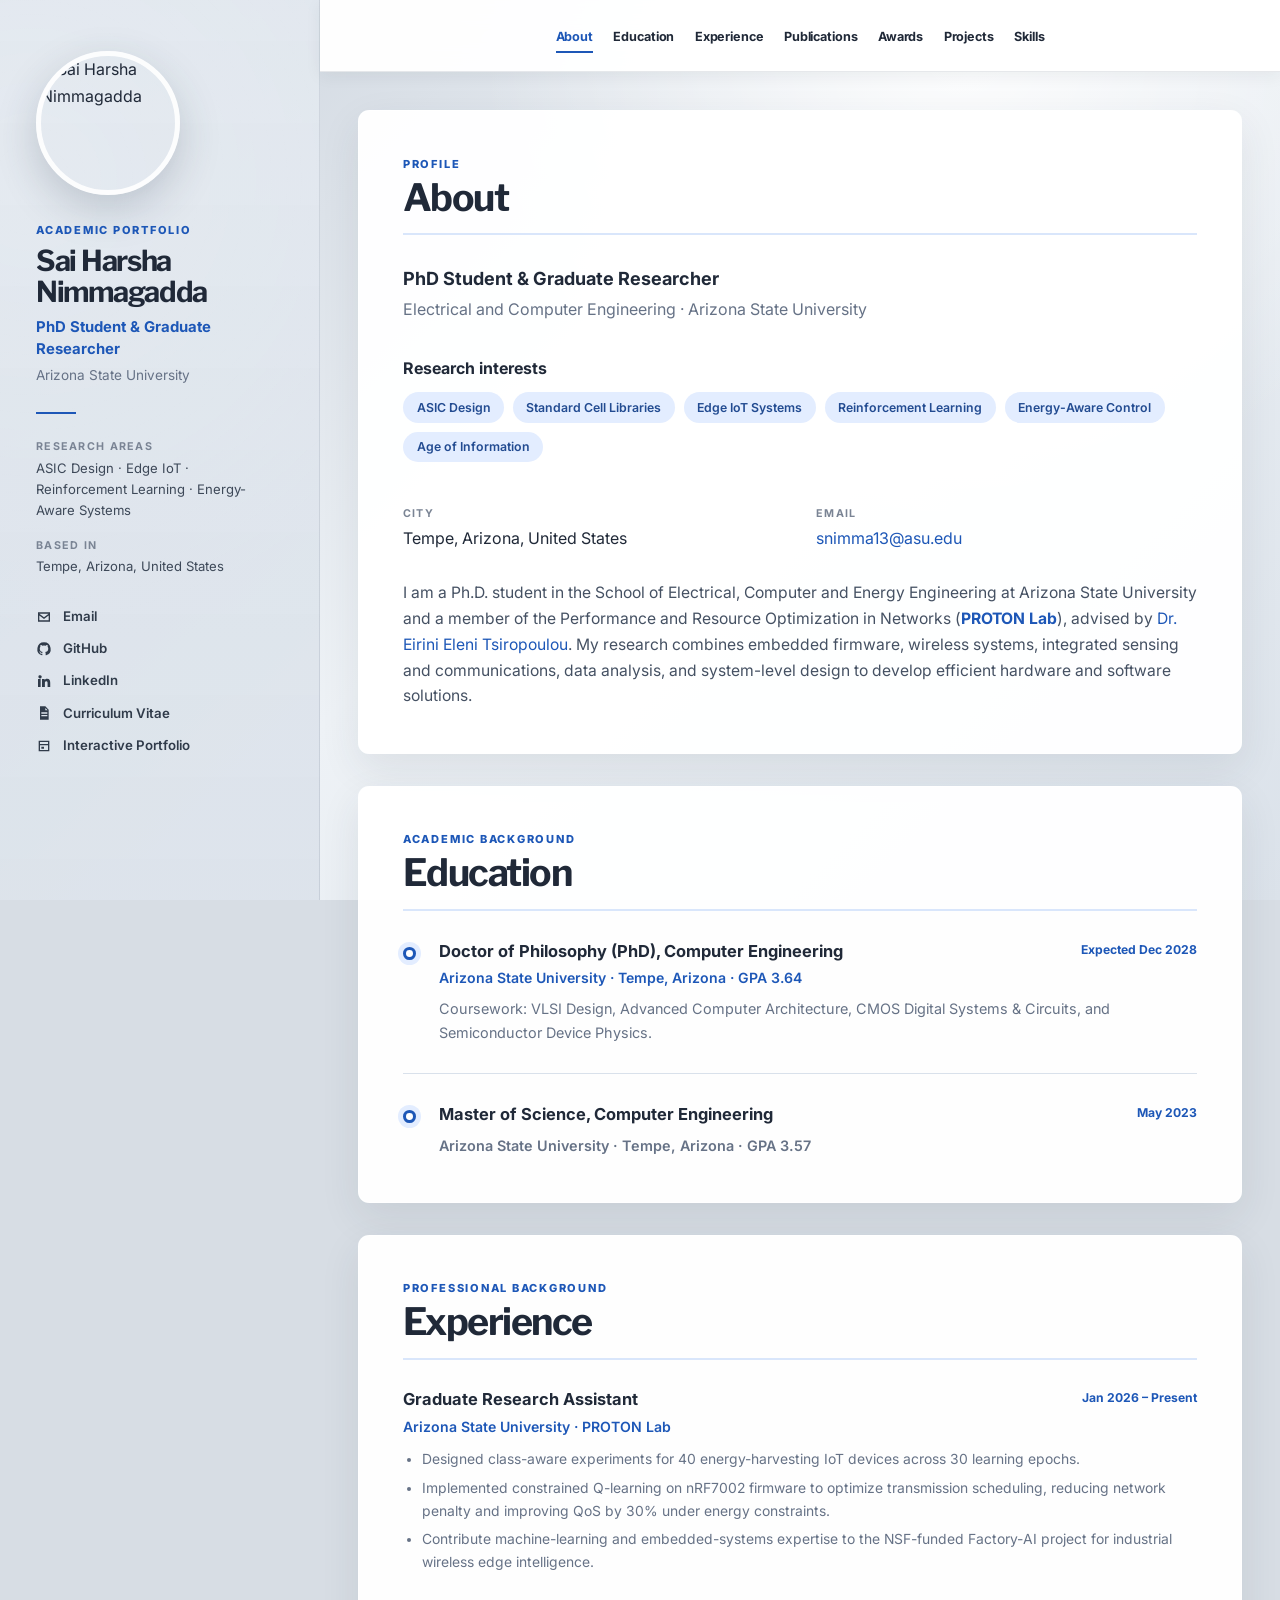
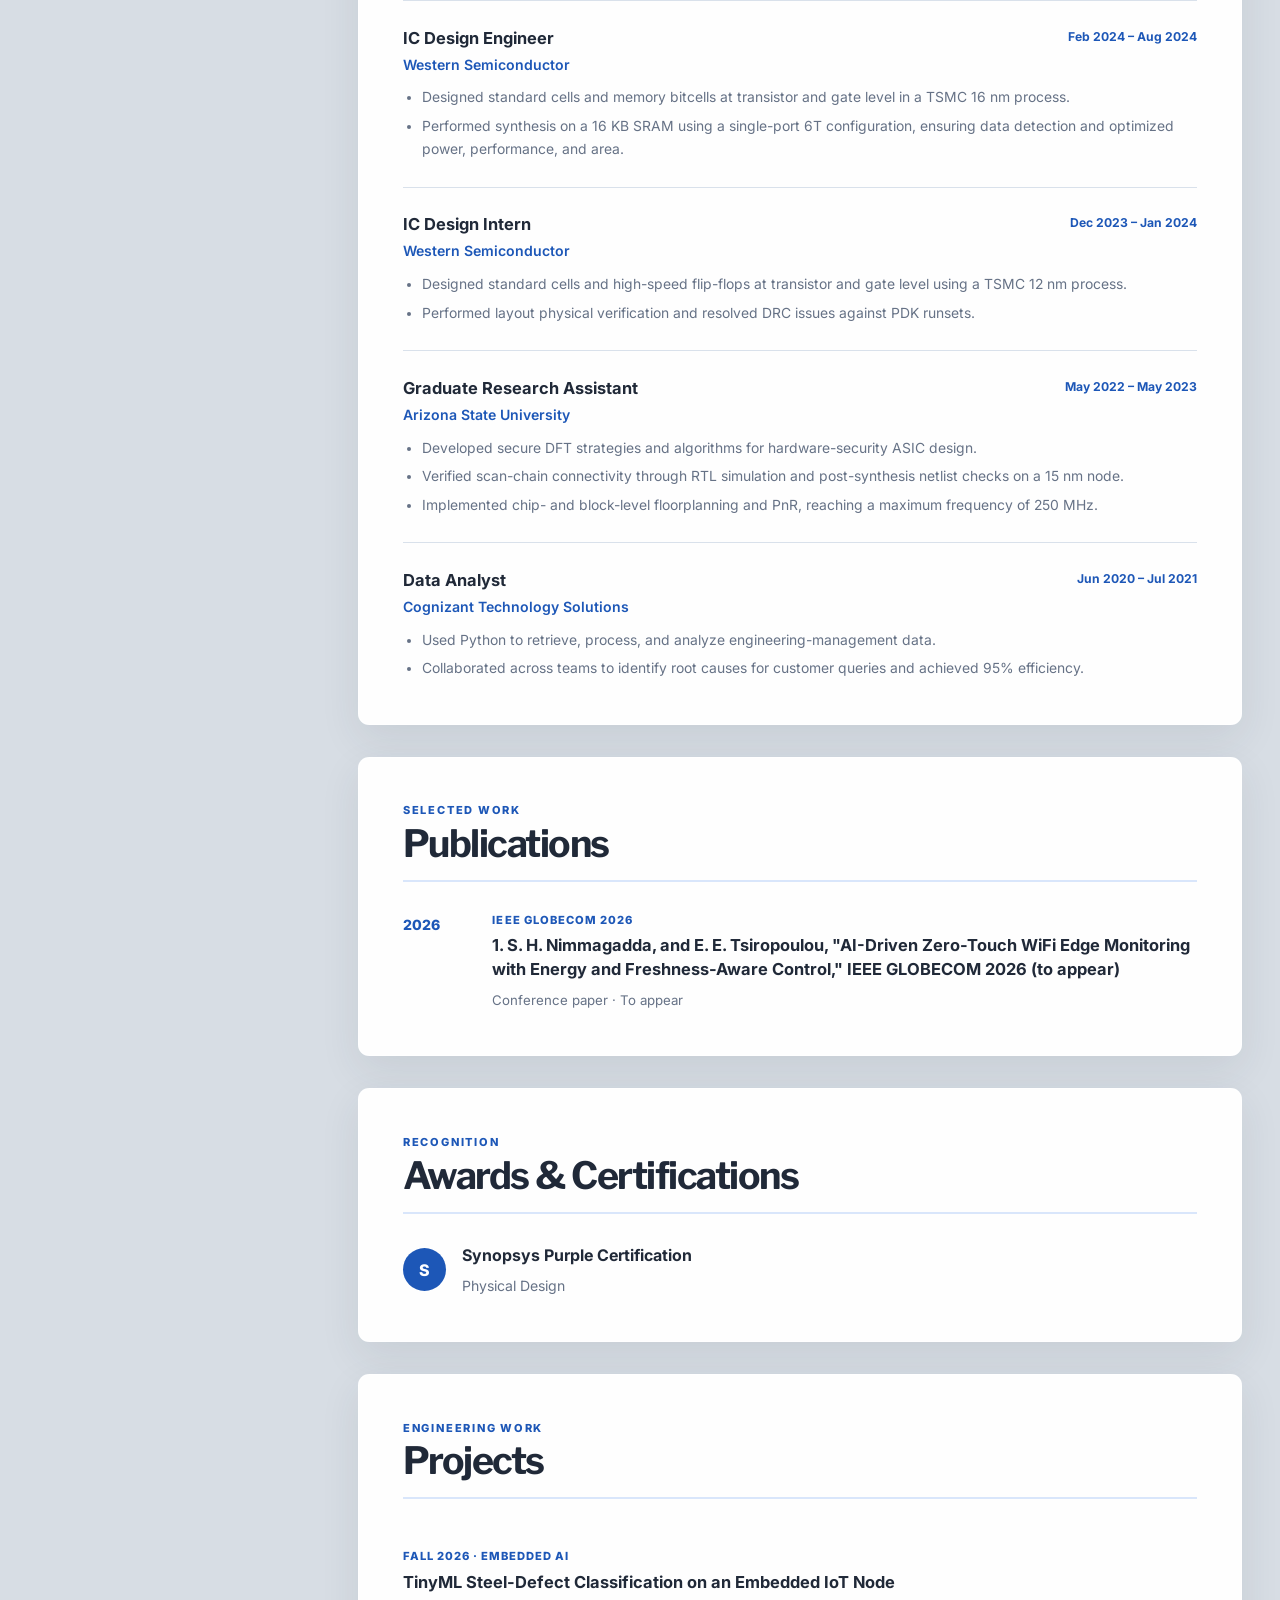
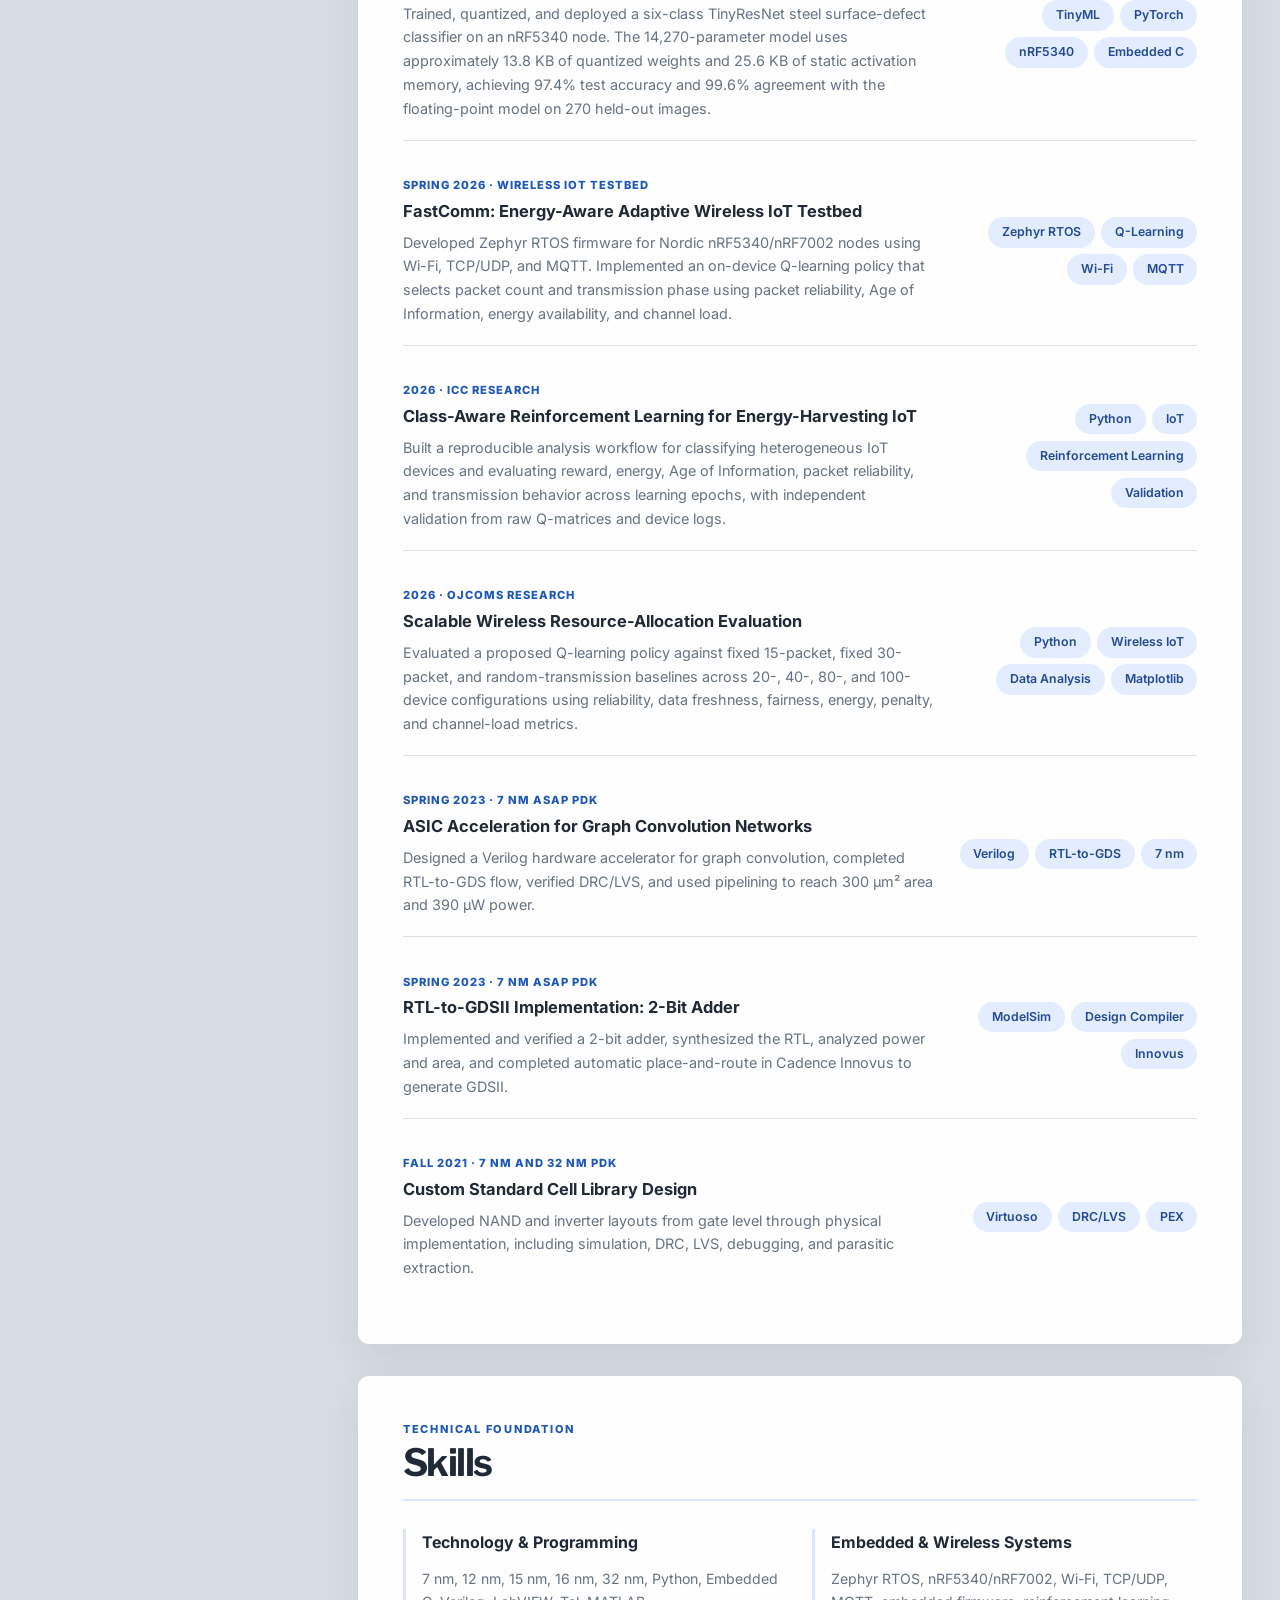
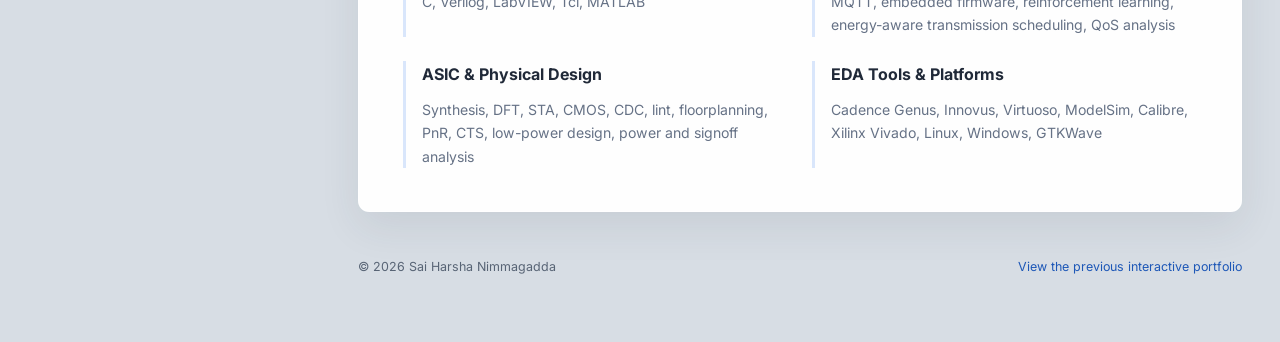
==== commit 157b8af0: "Remove service and patents sections Simplify the portfolio navigation and content by removing the em" ====
--- a/index.html
+++ b/index.html
@@ -27,9 +27,7 @@
         <a href="#about">About</a>
         <a href="#education">Education</a>
         <a href="#experience">Experience</a>
-        <a href="#service">Service</a>
         <a href="#publications">Publications</a>
-        <a href="#patents">Patents</a>
         <a href="#awards">Awards</a>
         <a href="#projects">Projects</a>
         <a href="#skills">Skills</a>
@@ -251,20 +249,6 @@
         </div>
       </section>
 
-      <section id="service" class="content-card">
-        <div class="section-heading">
-          <p class="section-kicker">Academic community</p>
-          <h2>Service</h2>
-        </div>
-        <div class="status-panel">
-          <h3>Professional &amp; Academic Service</h3>
-          <p>
-            Conference service, peer review, mentoring, and professional society
-            activities will be listed here as they are completed.
-          </p>
-        </div>
-      </section>
-
       <section id="publications" class="content-card">
         <div class="section-heading">
           <p class="section-kicker">Selected work</p>
@@ -284,17 +268,6 @@
         </article>
       </section>
 
-      <section id="patents" class="content-card">
-        <div class="section-heading">
-          <p class="section-kicker">Intellectual property</p>
-          <h2>Patents</h2>
-        </div>
-        <div class="status-panel">
-          <h3>No patents listed</h3>
-          <p>This section is reserved for future patent applications and granted patents.</p>
-        </div>
-      </section>
-
       <section id="awards" class="content-card">
         <div class="section-heading">
           <p class="section-kicker">Recognition</p>
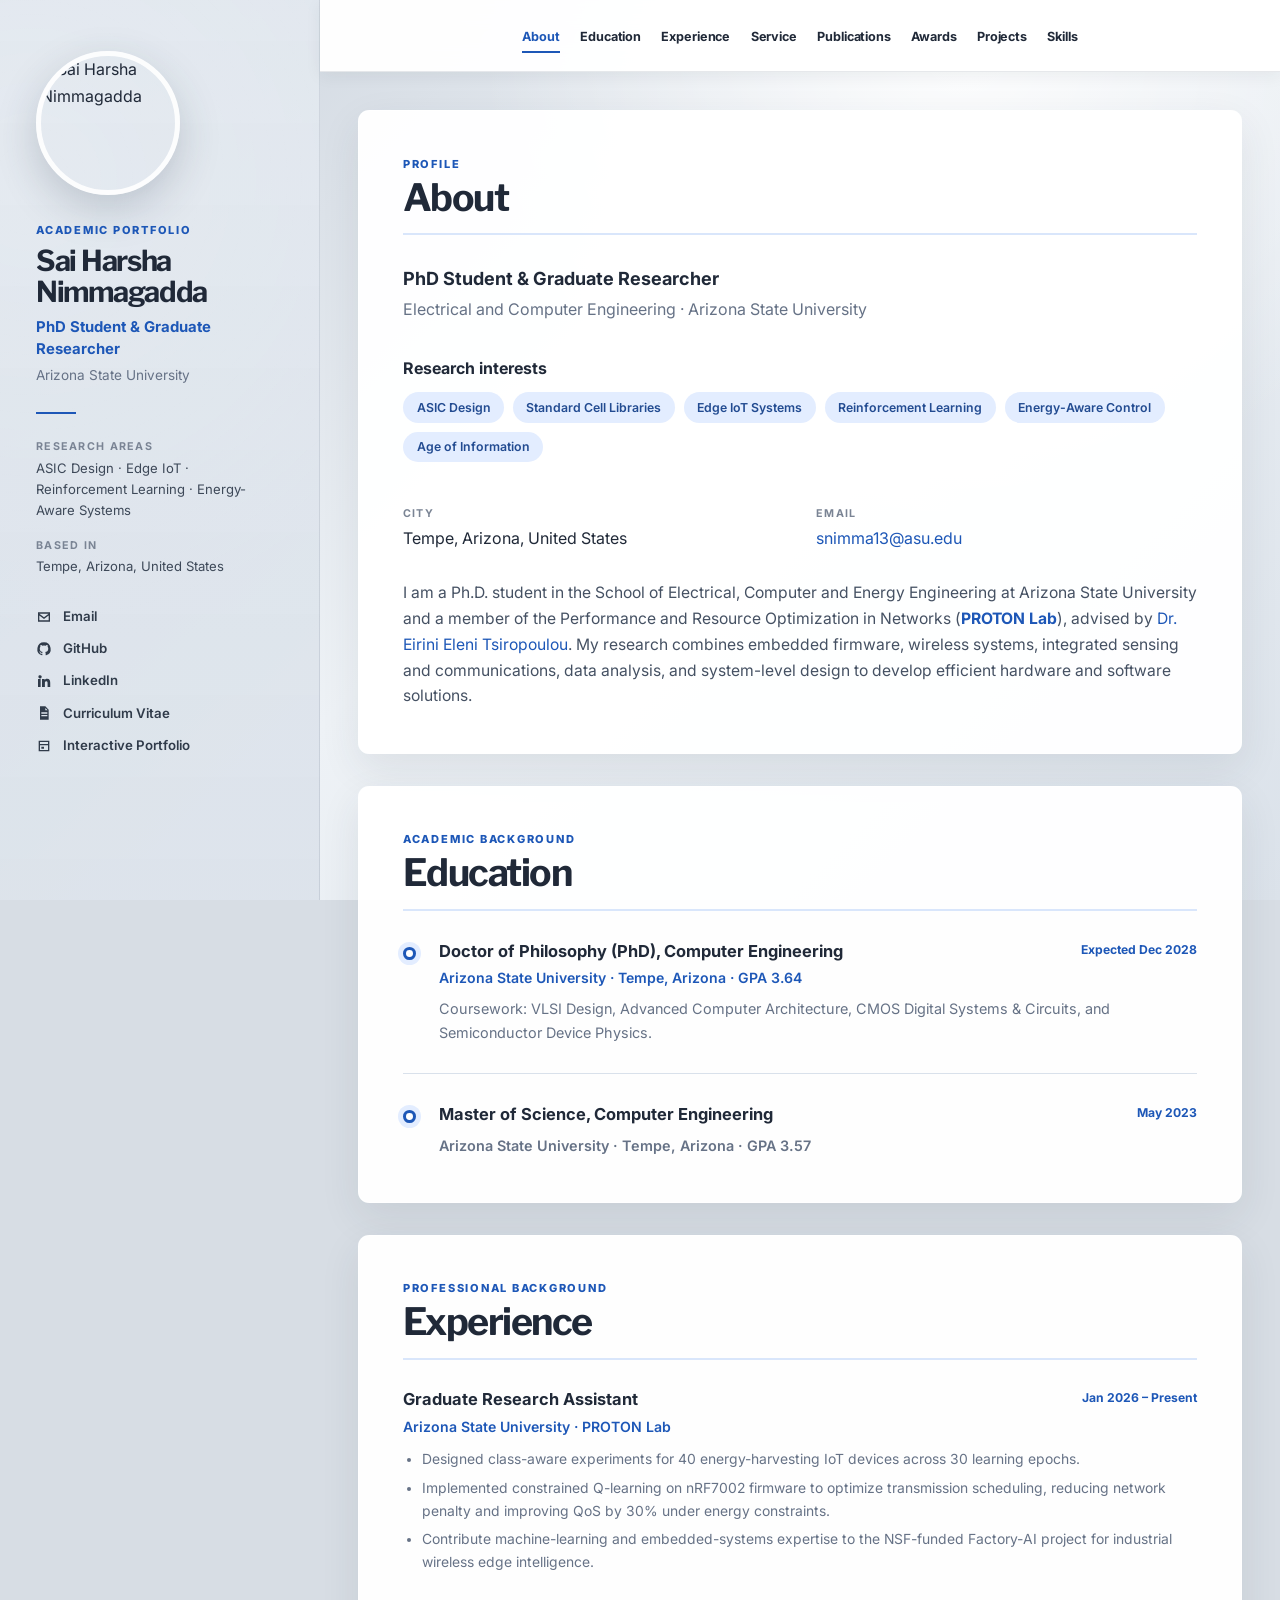
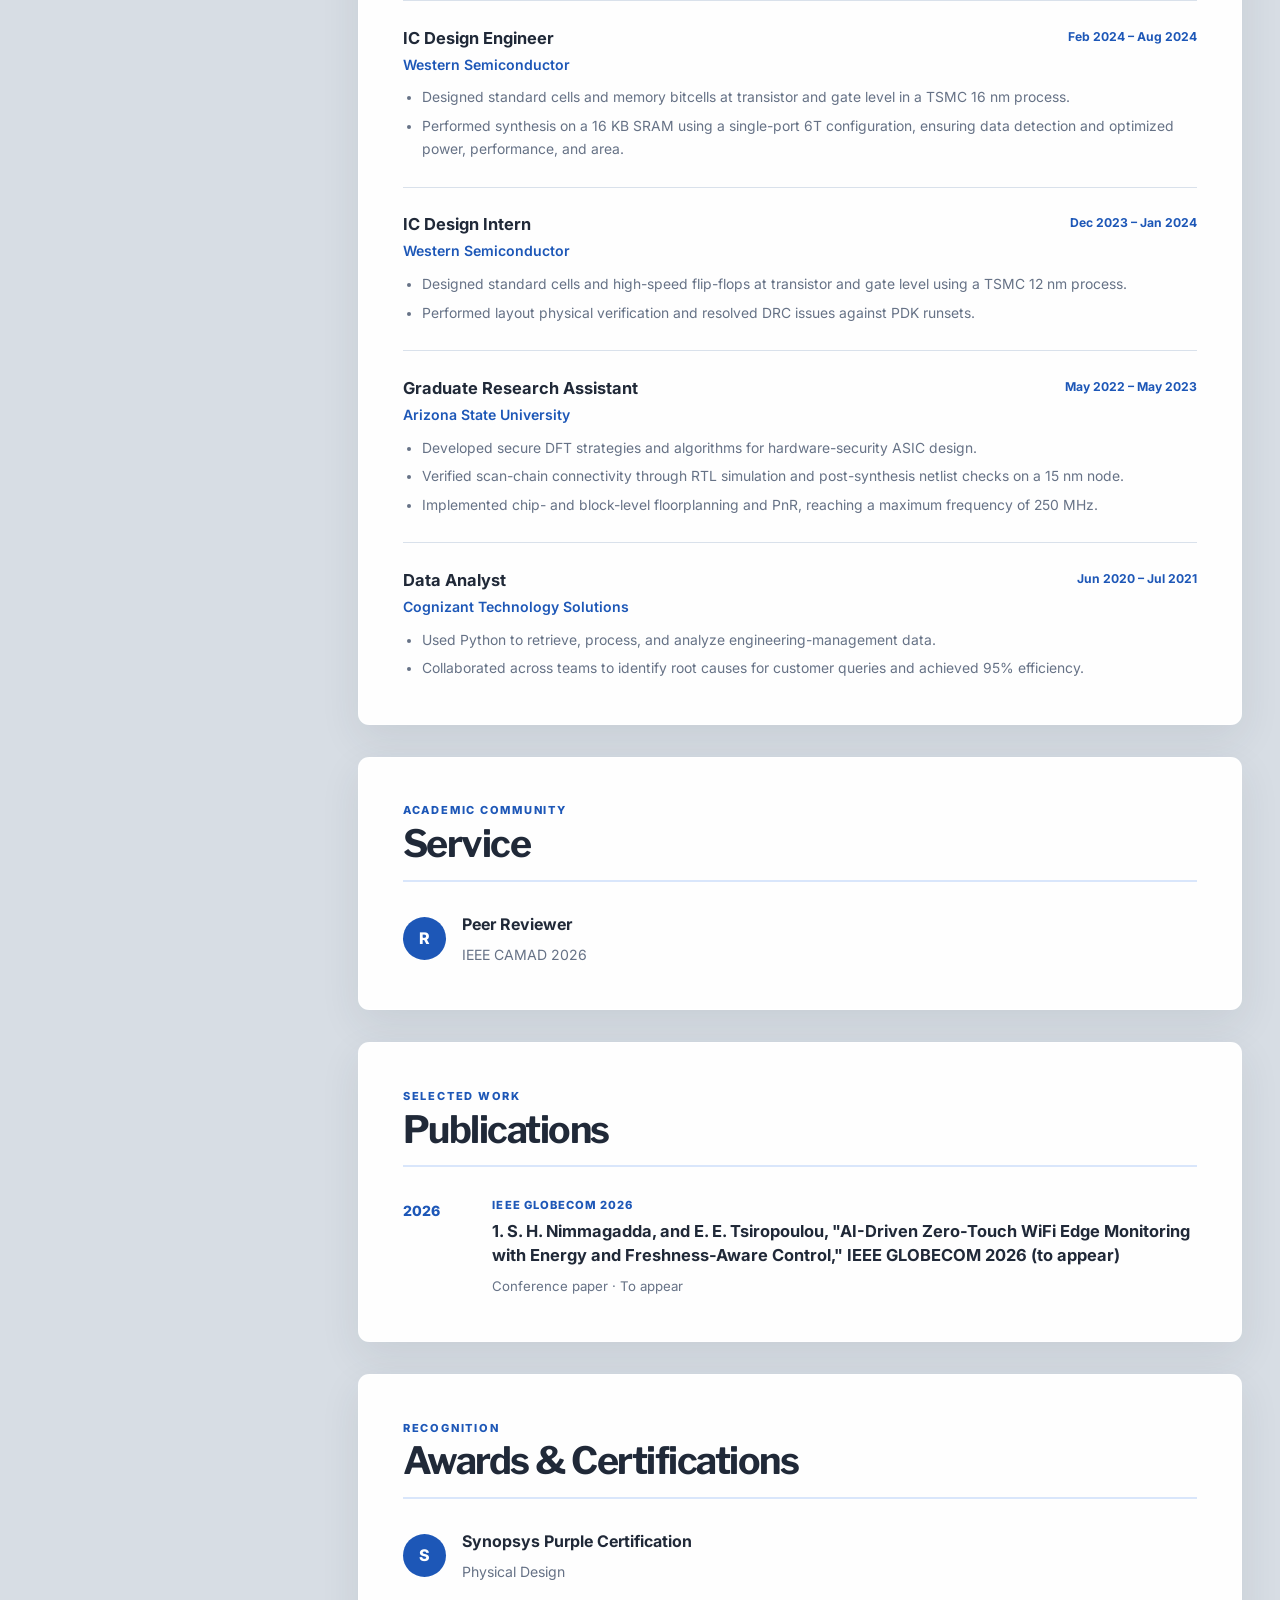
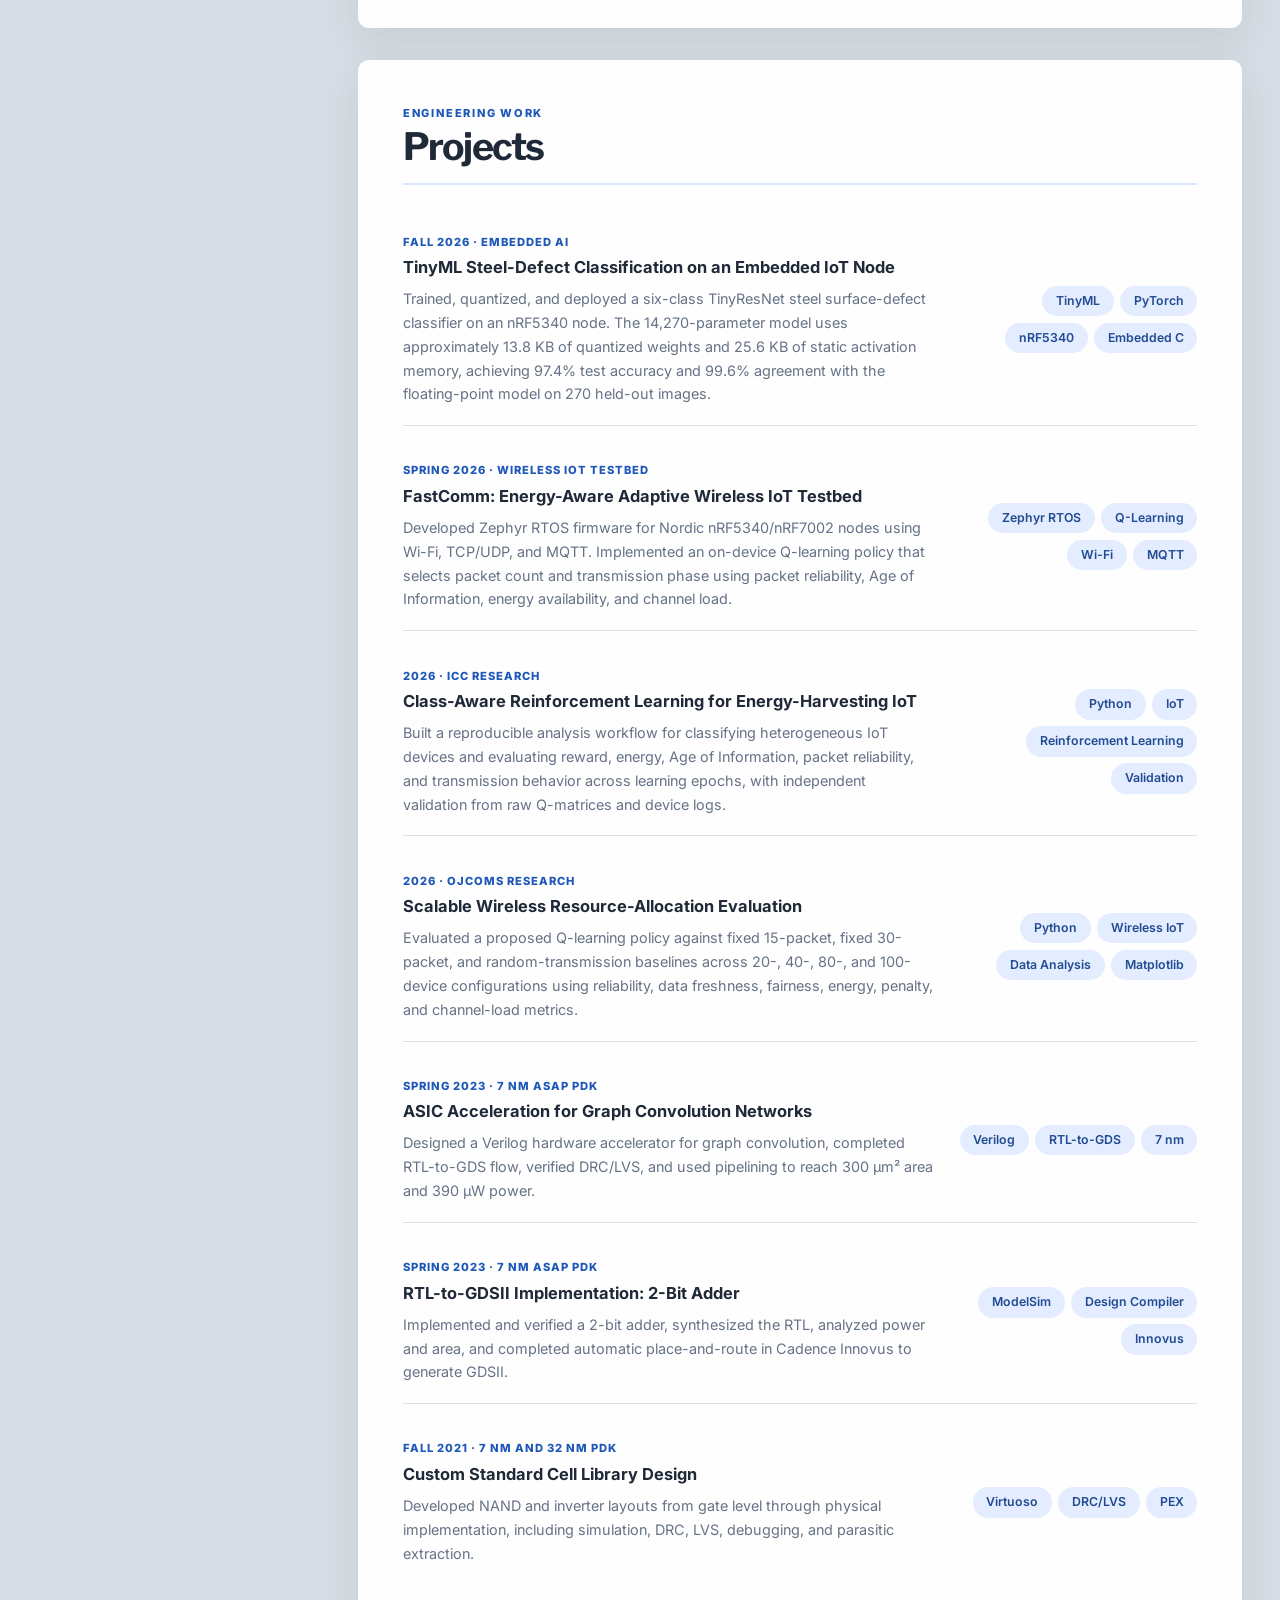
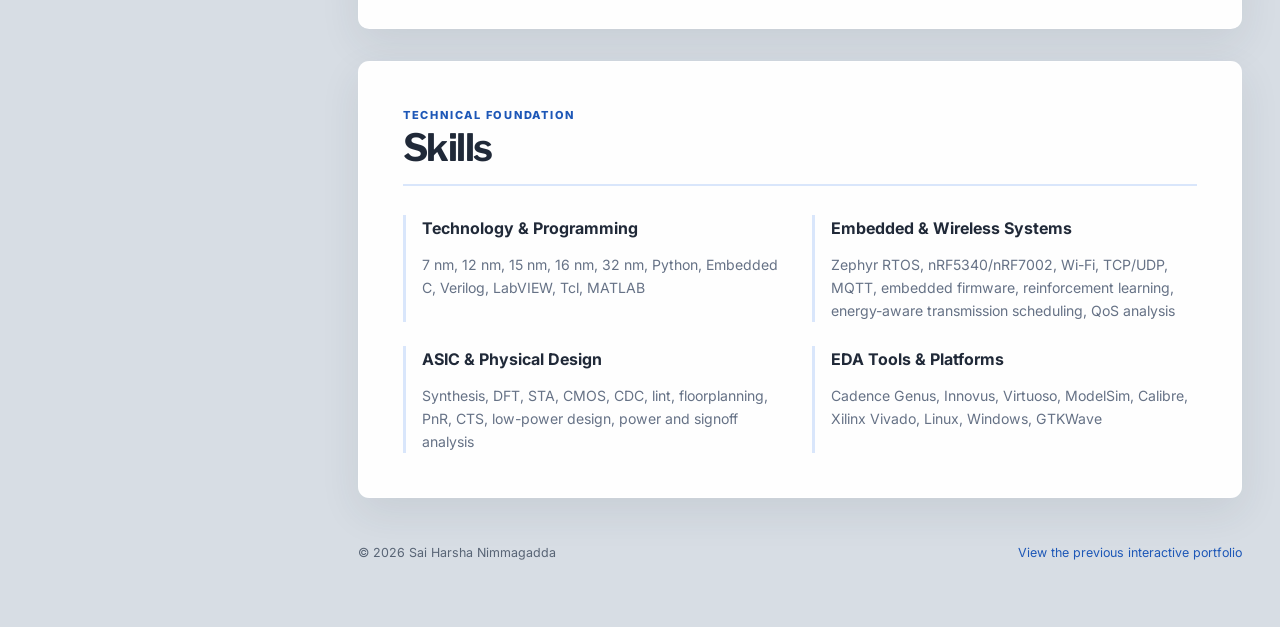
==== commit dd38760c: "Add IEEE CAMAD 2026 peer-review service Restore the Service section with the IEEE CAMAD 2026 peer-re" ====
--- a/index.html
+++ b/index.html
@@ -27,6 +27,7 @@
         <a href="#about">About</a>
         <a href="#education">Education</a>
         <a href="#experience">Experience</a>
+        <a href="#service">Service</a>
         <a href="#publications">Publications</a>
         <a href="#awards">Awards</a>
         <a href="#projects">Projects</a>
@@ -249,6 +250,20 @@
         </div>
       </section>
 
+      <section id="service" class="content-card">
+        <div class="section-heading">
+          <p class="section-kicker">Academic community</p>
+          <h2>Service</h2>
+        </div>
+        <article class="credential">
+          <span class="credential-icon" aria-hidden="true">R</span>
+          <div>
+            <h3>Peer Reviewer</h3>
+            <p>IEEE CAMAD 2026</p>
+          </div>
+        </article>
+      </section>
+
       <section id="publications" class="content-card">
         <div class="section-heading">
           <p class="section-kicker">Selected work</p>
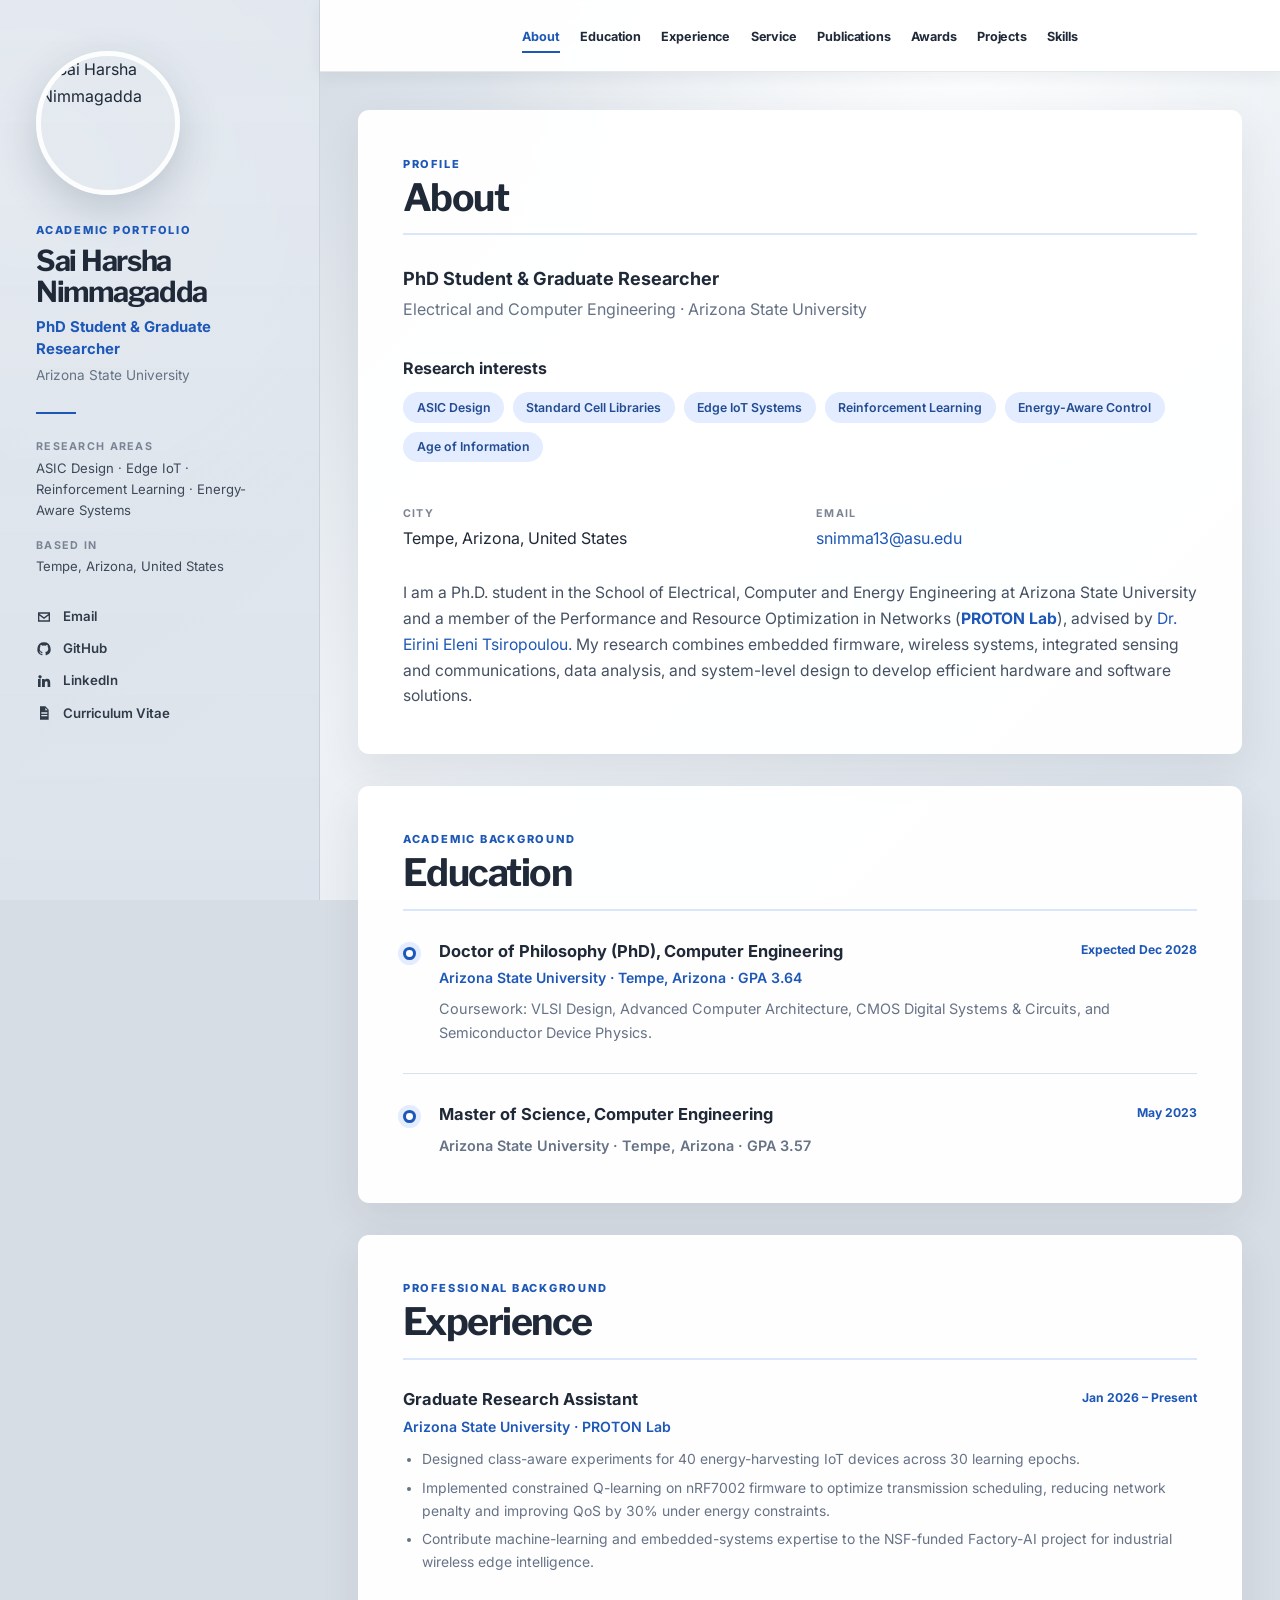
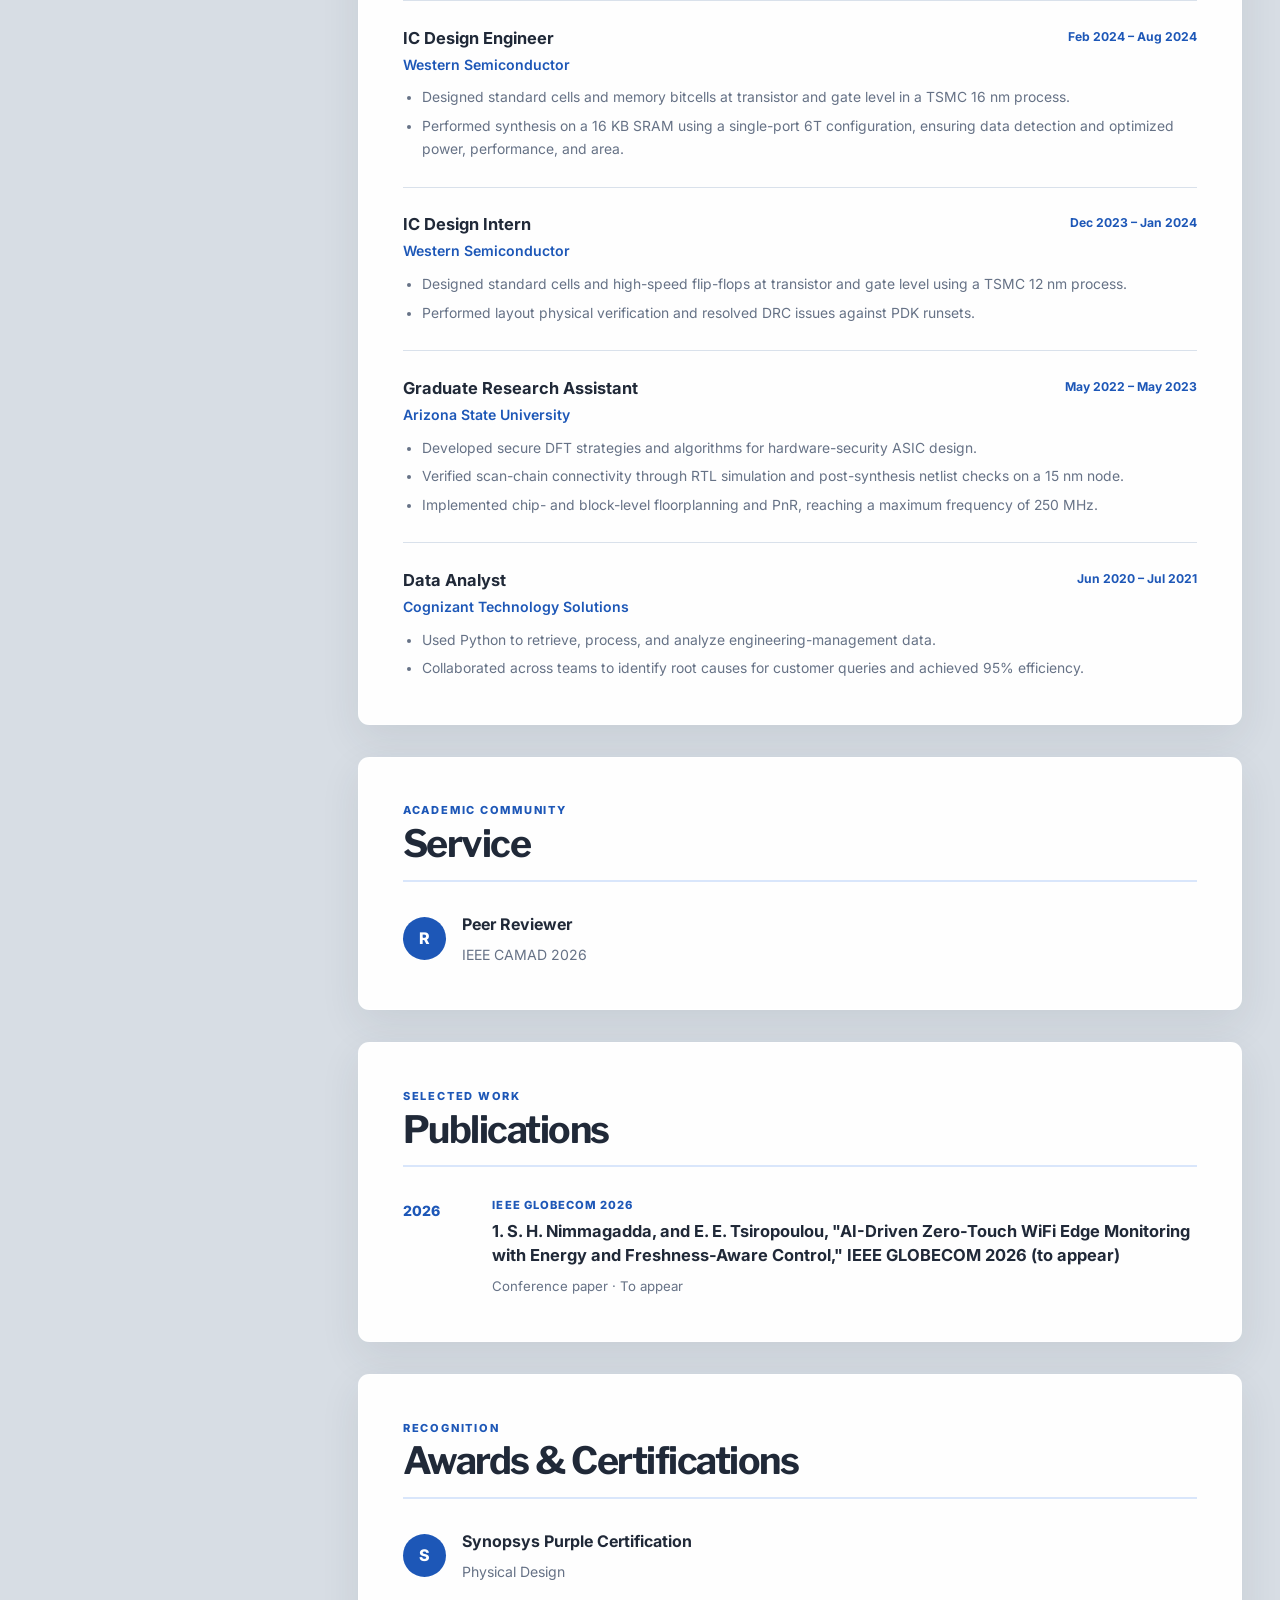
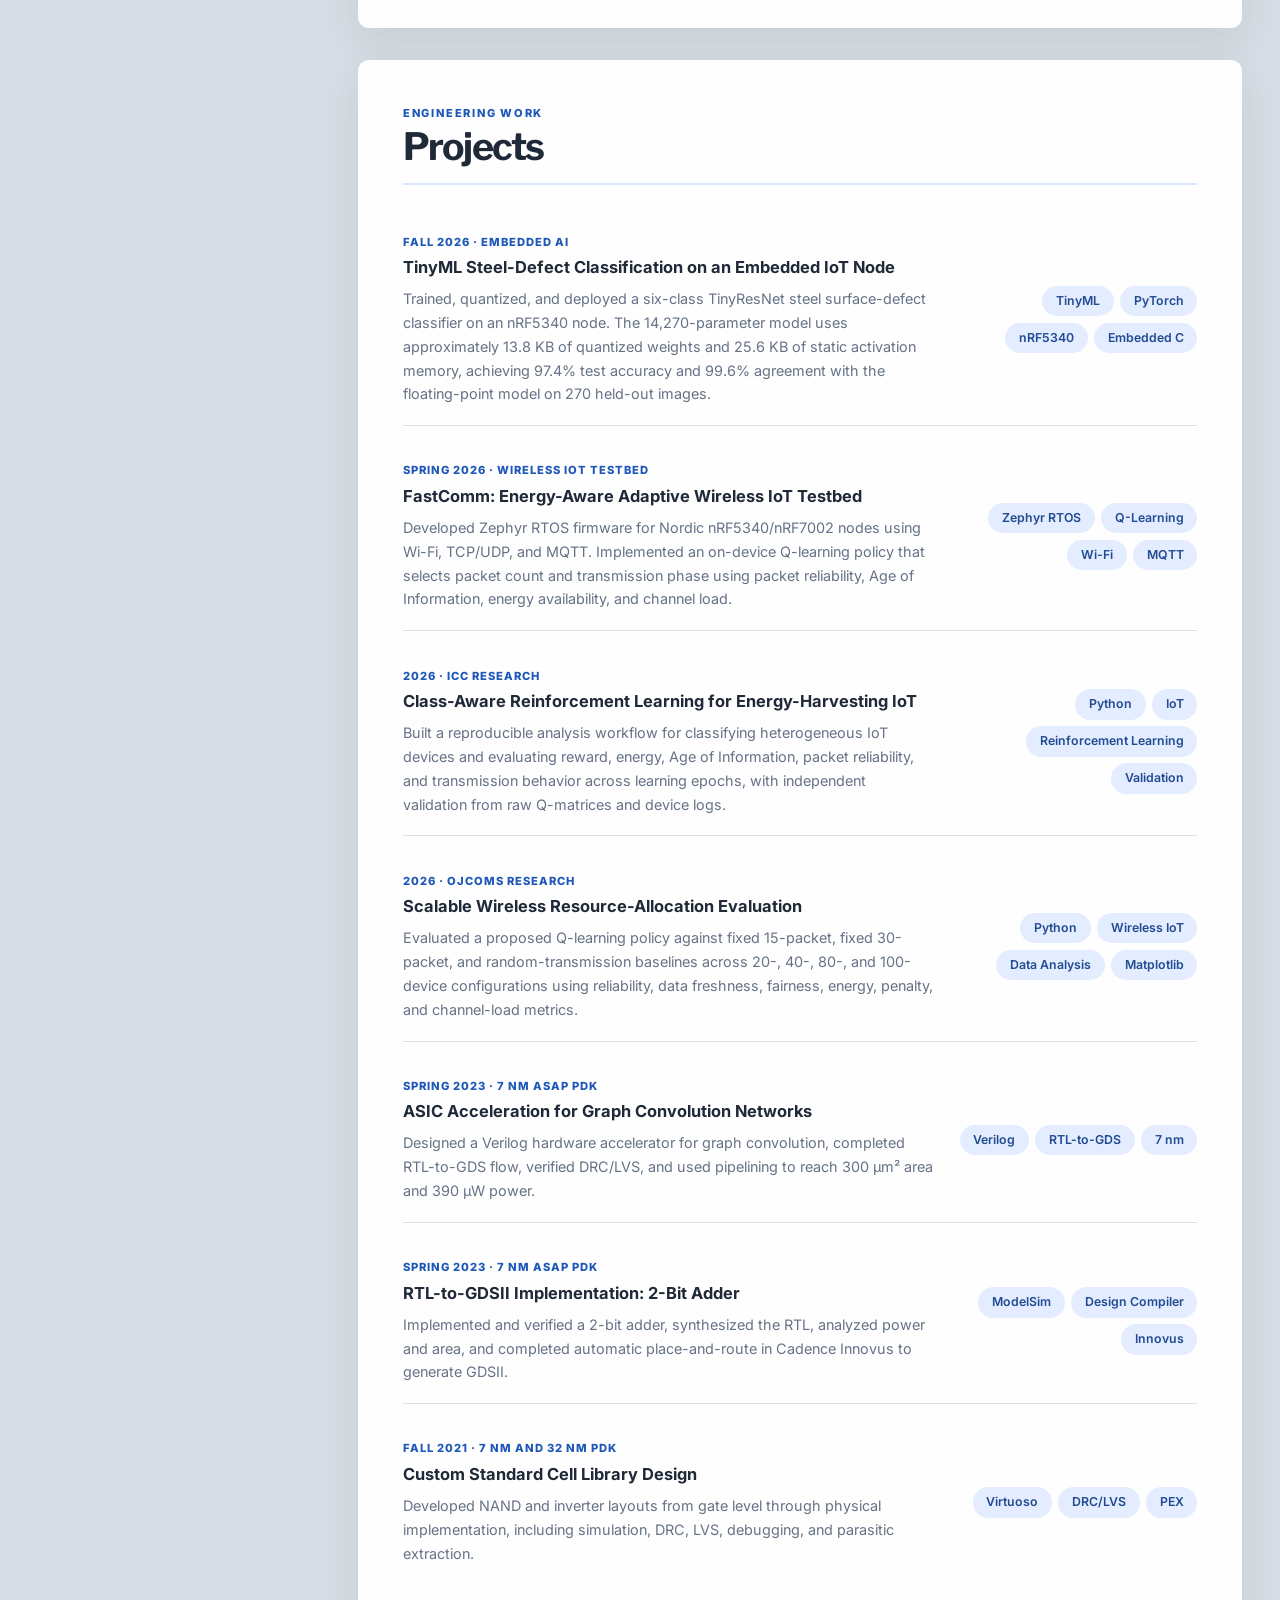
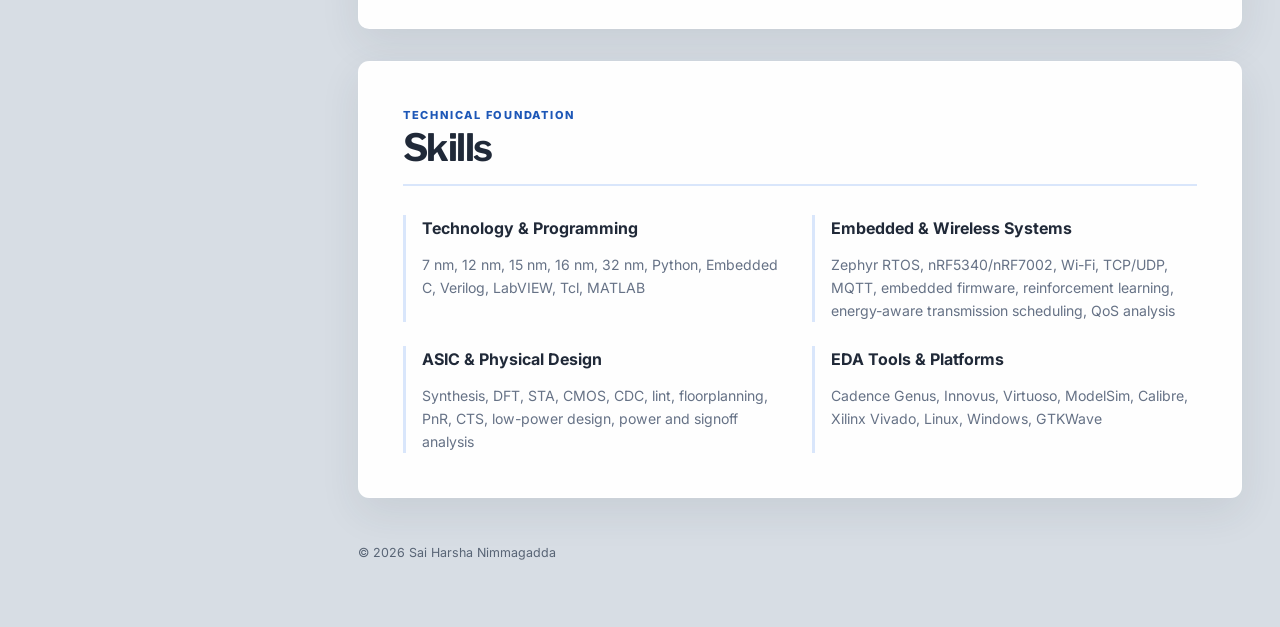
==== commit a5193674: "Hide and disable interactive portfolio Remove all links to the legacy interactive portfolio and dele" ====
--- a/index.html
+++ b/index.html
@@ -88,12 +88,6 @@
             </svg>
             Curriculum Vitae
           </a>
-          <a href="./legacy/">
-            <svg aria-hidden="true" viewBox="0 0 24 24">
-              <path d="M4 4h16v16H4V4Zm2 2v3h12V6H6Zm0 5v7h12v-7H6Zm2 2h4v3H8v-3Z" />
-            </svg>
-            Interactive Portfolio
-          </a>
         </div>
       </div>
     </aside>
@@ -438,9 +432,6 @@
 
       <footer>
         <p>© <span id="year"></span> Sai Harsha Nimmagadda</p>
-        <p>
-          <a href="./legacy/">View the previous interactive portfolio</a>
-        </p>
       </footer>
     </main>
 
